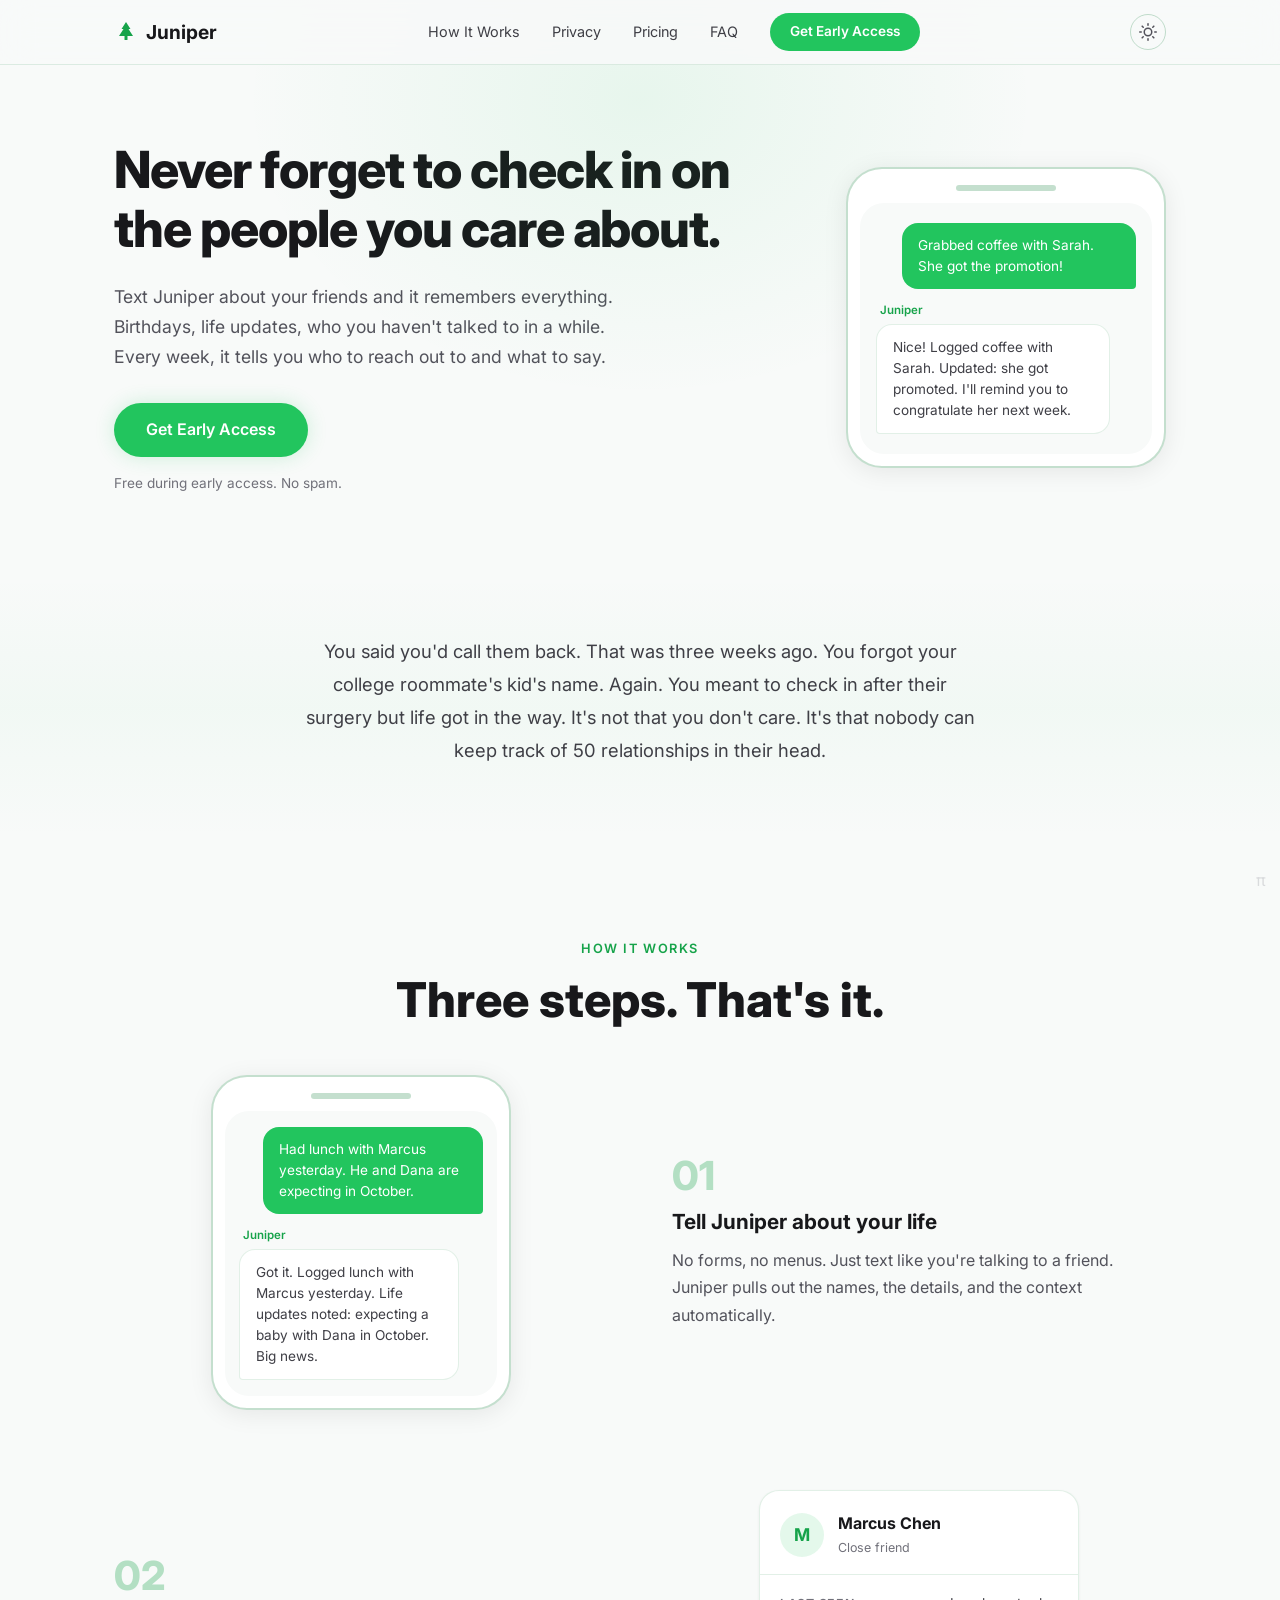
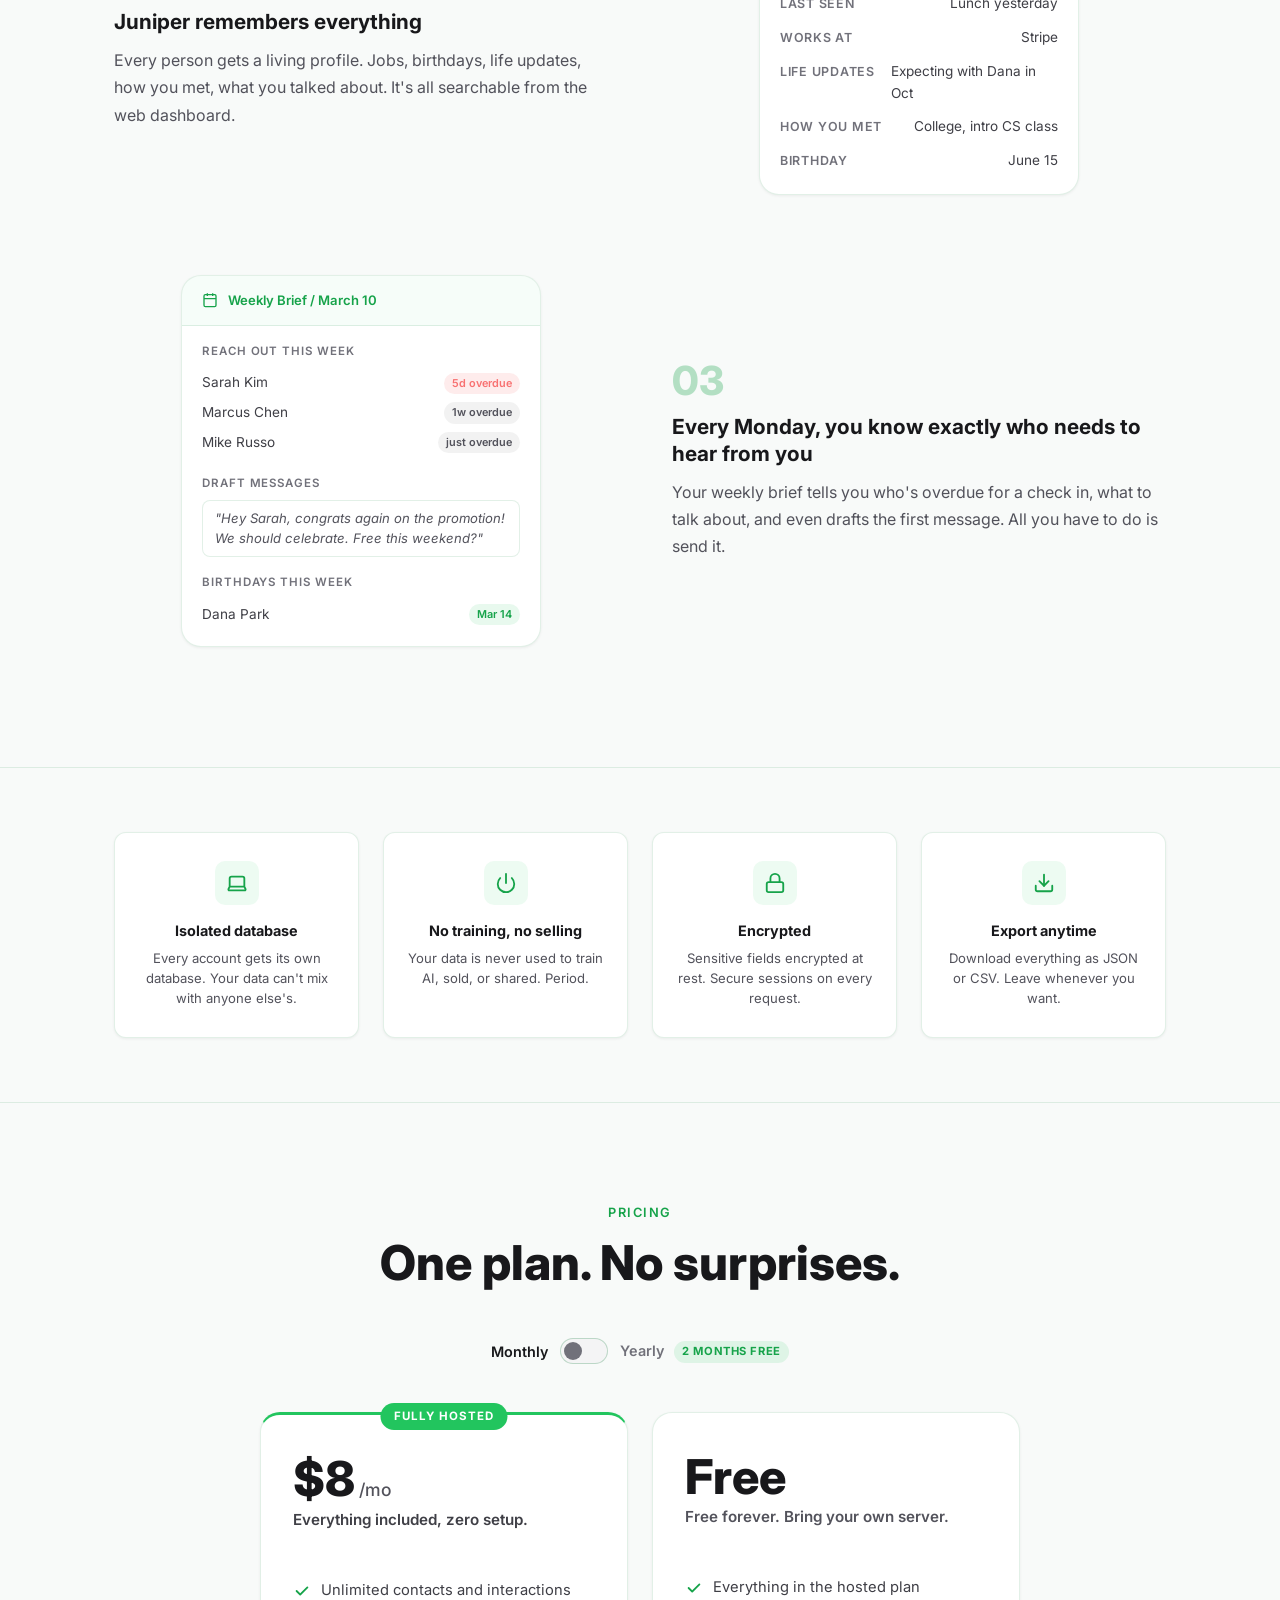
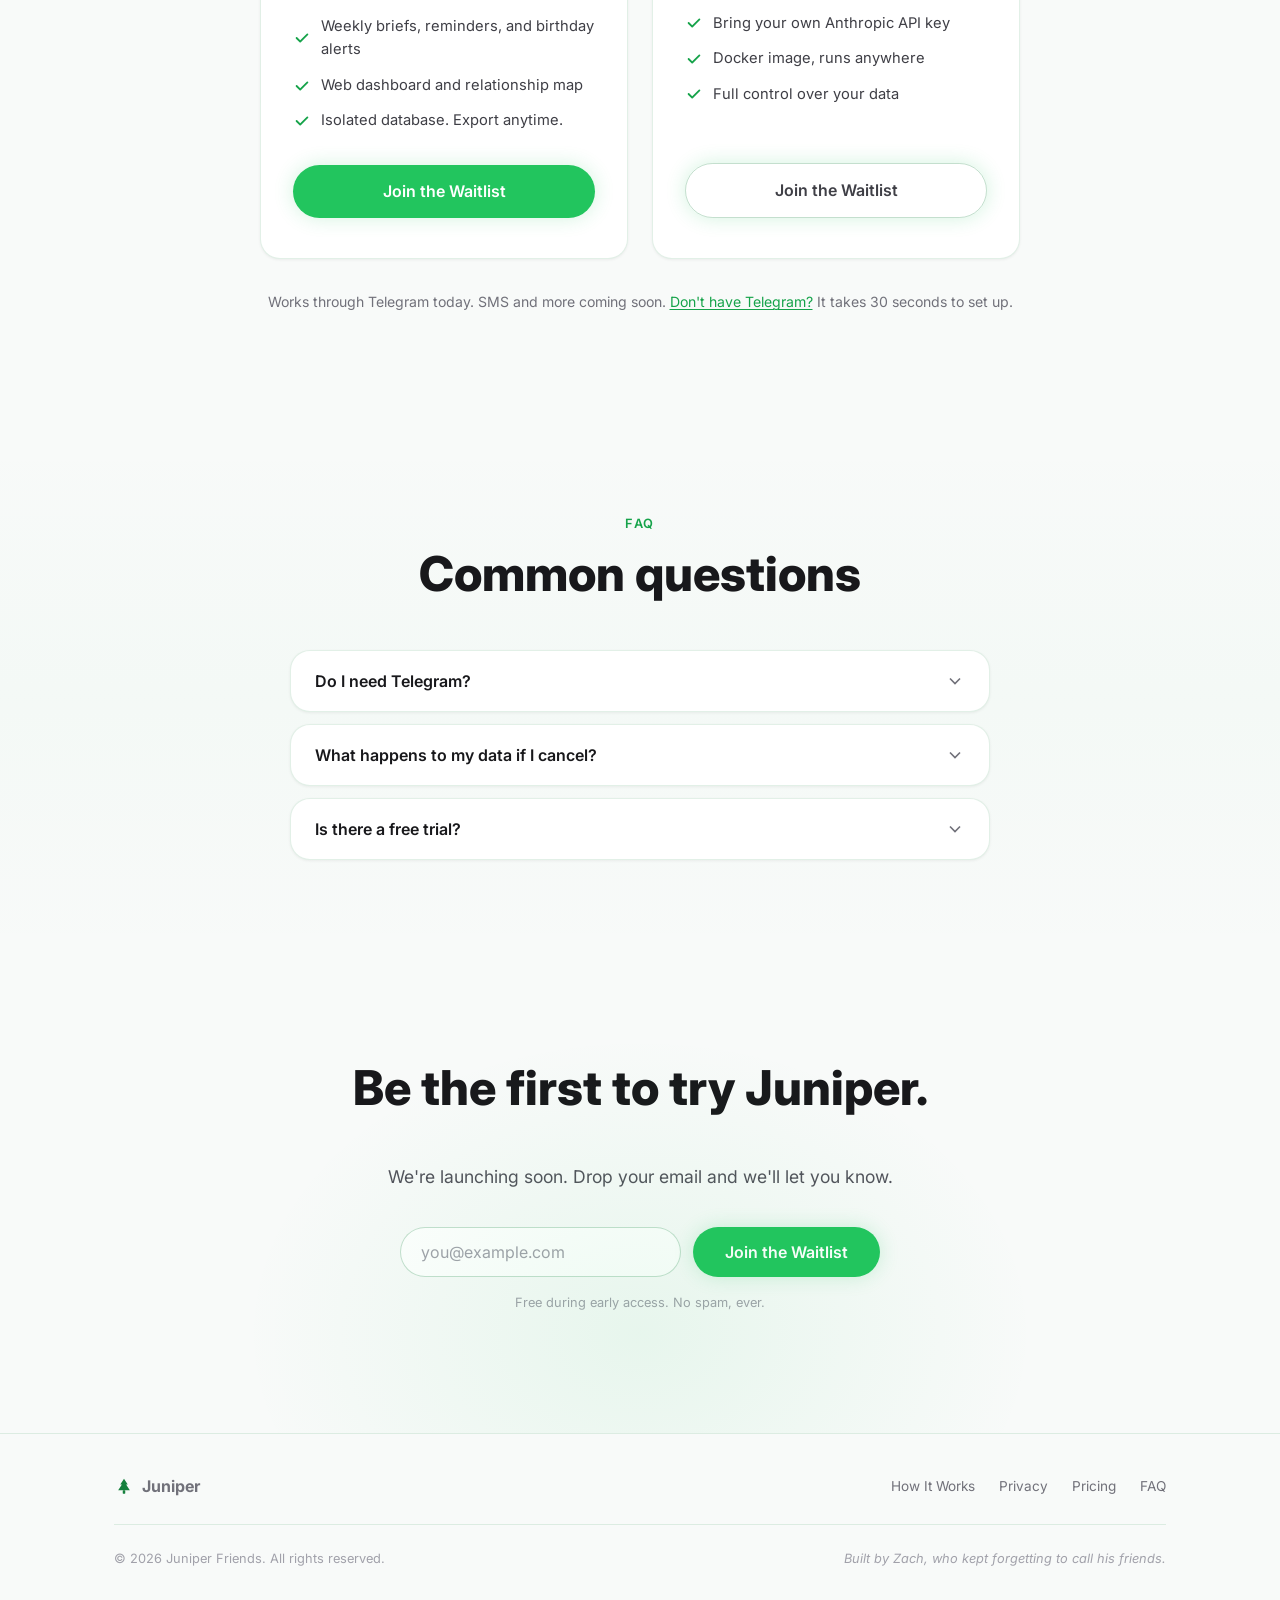
==== index.html @ 640e2fc4 "Update landing page" ====
<!DOCTYPE html>
<html lang="en" data-theme="light">
<head>
  <meta charset="UTF-8" />
  <meta name="viewport" content="width=device-width, initial-scale=1.0" />
  <title>Juniper &mdash; Never forget to check in on the people you care about</title>
  <meta name="description" content="Text Juniper about your friends and it remembers everything. Birthdays, life updates, who you haven't talked to in a while. Every week, it tells you who to reach out to and what to say." />
  <link rel="canonical" href="https://zachmeditates.github.io/juniper-site/" />
  <meta name="theme-color" content="#22c55e" />

  <!-- Open Graph -->
  <meta property="og:title" content="Juniper &mdash; Never forget to check in on the people you care about" />
  <meta property="og:description" content="Text Juniper about your friends and it remembers everything. Every week, it tells you who to reach out to and what to say." />
  <meta property="og:url" content="https://zachmeditates.github.io/juniper-site/" />
  <meta property="og:type" content="website" />
  <meta property="og:site_name" content="Juniper" />
  <meta property="og:image" content="https://zachmeditates.github.io/juniper-site/og-image.png" />

  <!-- Twitter Card -->
  <meta name="twitter:card" content="summary_large_image" />
  <meta name="twitter:title" content="Juniper &mdash; Never forget to check in on the people you care about" />
  <meta name="twitter:description" content="Text Juniper about your friends and it remembers everything. Every week, it tells you who to reach out to and what to say." />
  <meta name="twitter:image" content="https://zachmeditates.github.io/juniper-site/og-image.png" />

  <link rel="icon" type="image/svg+xml" href="favicon.svg" />
  <link rel="preconnect" href="https://fonts.googleapis.com" />
  <link rel="preconnect" href="https://fonts.gstatic.com" crossorigin />
  <link href="https://fonts.googleapis.com/css2?family=Inter:wght@400;500;600;700;800&display=swap" rel="stylesheet" />
  <link rel="stylesheet" href="style.css?v=11" />

  <!-- Structured Data -->
  <script type="application/ld+json">
  {
    "@context": "https://schema.org",
    "@type": "SoftwareApplication",
    "name": "Juniper",
    "description": "A personal relationship manager that lives in Telegram. Text naturally about your friends, and Juniper remembers everything. It nudges you when someone is overdue and sends weekly briefs with draft messages.",
    "applicationCategory": "LifestyleApplication",
    "operatingSystem": "Web, Telegram",
    "url": "https://zachmeditates.github.io/juniper-site/",
    "offers": [
      {
        "@type": "Offer",
        "price": "8",
        "priceCurrency": "USD",
        "name": "Fully Hosted",
        "description": "Everything included, zero setup. Connect Telegram and go."
      },
      {
        "@type": "Offer",
        "price": "0",
        "priceCurrency": "USD",
        "name": "Self-Hosted",
        "description": "Free forever. Bring your own Anthropic API key. Docker image, runs anywhere."
      }
    ],
    "featureList": [
      "Natural language interaction logging",
      "Smart reminders",
      "Relationship tiers with overdue nudges",
      "Weekly briefs with draft messages",
      "Web dashboard with relationship map",
      "Field-level encryption",
      "Data export (JSON, CSV)"
    ]
  }
  </script>
  <script type="application/ld+json">
  {
    "@context": "https://schema.org",
    "@type": "FAQPage",
    "mainEntity": [
      {
        "@type": "Question",
        "name": "Do I need Telegram to use Juniper?",
        "acceptedAnswer": {
          "@type": "Answer",
          "text": "Yes, Juniper works through Telegram today. If you don't have it, it's a free download that takes under a minute to set up. We chose Telegram because it allows rich interactions without needing you to install a separate app. SMS and more platforms are coming soon."
        }
      },
      {
        "@type": "Question",
        "name": "What happens to my data if I cancel?",
        "acceptedAnswer": {
          "@type": "Answer",
          "text": "You can export everything before you cancel. After cancellation, your data is deleted within 30 days. No lock in."
        }
      },
      {
        "@type": "Question",
        "name": "Is there a free trial?",
        "acceptedAnswer": {
          "@type": "Answer",
          "text": "Early access is free. When we launch paid plans, you will get notice and can decide then."
        }
      }
    ]
  }
  </script>
</head>
<body>

  <!-- NAV -->
  <nav class="nav">
    <div class="nav__inner">
      <a href="#" class="nav__logo">
        <svg class="nav__icon" viewBox="0 0 24 24" fill="currentColor" role="img" aria-label="Juniper logo"><path d="M12 2L7.5 9h2L5 16h14l-4.5-7h2L12 2z"/><rect x="10.5" y="16" width="3" height="4" rx=".5"/></svg>
        Juniper
      </a>
      <div class="nav__links">
        <a href="#how-it-works">How It Works</a>
        <a href="#privacy">Privacy</a>
        <a href="#pricing">Pricing</a>
        <a href="#faq">FAQ</a>
        <a href="#signup" class="btn btn--sm">Get Early Access</a>
      </div>
      <div class="nav__right">
        <button class="theme-toggle" aria-label="Toggle theme" id="theme-btn">
          <svg class="theme-toggle__dark" viewBox="0 0 24 24" fill="none" stroke="currentColor" stroke-width="2" stroke-linecap="round" stroke-linejoin="round"><path d="M21 12.79A9 9 0 1 1 11.21 3 7 7 0 0 0 21 12.79z"/></svg>
          <svg class="theme-toggle__light" viewBox="0 0 24 24" fill="none" stroke="currentColor" stroke-width="2" stroke-linecap="round" stroke-linejoin="round"><circle cx="12" cy="12" r="5"/><line x1="12" y1="1" x2="12" y2="3"/><line x1="12" y1="21" x2="12" y2="23"/><line x1="4.22" y1="4.22" x2="5.64" y2="5.64"/><line x1="18.36" y1="18.36" x2="19.78" y2="19.78"/><line x1="1" y1="12" x2="3" y2="12"/><line x1="21" y1="12" x2="23" y2="12"/><line x1="4.22" y1="19.78" x2="5.64" y2="18.36"/><line x1="18.36" y1="5.64" x2="19.78" y2="4.22"/></svg>
        </button>
        <button class="nav__mobile" aria-label="Menu" id="nav-mobile-btn">
          <svg viewBox="0 0 24 24" fill="none" stroke="currentColor" stroke-width="2"><path d="M3 12h18M3 6h18M3 18h18"/></svg>
        </button>
      </div>
    </div>
  </nav>

  <main>

  <!-- HERO: Horizontal split, text left + phone mockup right -->
  <section class="hero">
    <div class="hero__glow"></div>
    <div class="container hero__split">
      <div class="hero__text">
        <h1 class="hero__title">Never forget to check in on the people you care about.</h1>
        <p class="hero__sub">Text Juniper about your friends and it remembers everything. Birthdays, life updates, who you haven't talked to in a while. Every week, it tells you who to reach out to and what to say.</p>
        <div class="hero__cta">
          <a href="#signup" class="btn btn--lg">Get Early Access</a>
        </div>
        <p class="hero__trust">Free during early access. No spam.</p>
      </div>
      <div class="hero__phone">
        <div class="phone-mockup">
          <div class="phone-mockup__notch"></div>
          <div class="phone-mockup__screen">
            <div class="chat chat--compact">
              <div class="chat__msg chat__msg--user">
                <div class="chat__bubble">Grabbed coffee with Sarah. She got the promotion!</div>
              </div>
              <div class="chat__msg chat__msg--agent">
                <div class="chat__name">Juniper</div>
                <div class="chat__bubble">Nice! Logged coffee with Sarah. Updated: she got promoted. I'll remind you to congratulate her next week.</div>
              </div>
            </div>
          </div>
        </div>
      </div>
    </div>
  </section>


  <!-- PROBLEM STATEMENT -->
  <section class="problem">
    <div class="container">
      <p class="problem__text">You said you'd call them back. That was three weeks ago. You forgot your college roommate's kid's name. Again. You meant to check in after their surgery but life got in the way. It's not that you don't care. It's that nobody can keep track of 50 relationships in their head.</p>
    </div>
  </section>


  <!-- HOW IT WORKS: Three alternating horizontal steps -->
  <section class="how" id="how-it-works">
    <div class="container">
      <div class="section-label">How It Works</div>
      <h2 class="section-title">Three steps. That's it.</h2>

      <!-- Step 1: visual left, text right -->
      <div class="how__step">
        <div class="how__visual">
          <div class="phone-mockup phone-mockup--sm">
            <div class="phone-mockup__notch"></div>
            <div class="phone-mockup__screen">
              <div class="chat chat--compact">
                <div class="chat__msg chat__msg--user">
                  <div class="chat__bubble">Had lunch with Marcus yesterday. He and Dana are expecting in October.</div>
                </div>
                <div class="chat__msg chat__msg--agent">
                  <div class="chat__name">Juniper</div>
                  <div class="chat__bubble">Got it. Logged lunch with Marcus yesterday. Life updates noted: expecting a baby with Dana in October. Big news.</div>
                </div>
              </div>
            </div>
          </div>
        </div>
        <div class="how__text">
          <div class="how__step-num">01</div>
          <h3>Tell Juniper about your life</h3>
          <p>No forms, no menus. Just text like you're talking to a friend. Juniper pulls out the names, the details, and the context automatically.</p>
        </div>
      </div>

      <!-- Step 2: text left, visual right (reversed) -->
      <div class="how__step how__step--reverse">
        <div class="how__visual">
          <div class="contact-card">
            <div class="contact-card__header">
              <div class="contact-card__avatar">M</div>
              <div>
                <div class="contact-card__name">Marcus Chen</div>
                <div class="contact-card__meta">Close friend</div>
              </div>
            </div>
            <div class="contact-card__details">
              <div class="contact-card__row">
                <span class="contact-card__label">Last seen</span>
                <span>Lunch yesterday</span>
              </div>
              <div class="contact-card__row">
                <span class="contact-card__label">Works at</span>
                <span>Stripe</span>
              </div>
              <div class="contact-card__row">
                <span class="contact-card__label">Life updates</span>
                <span>Expecting with Dana in Oct</span>
              </div>
              <div class="contact-card__row">
                <span class="contact-card__label">How you met</span>
                <span>College, intro CS class</span>
              </div>
              <div class="contact-card__row">
                <span class="contact-card__label">Birthday</span>
                <span>June 15</span>
              </div>
            </div>
          </div>
        </div>
        <div class="how__text">
          <div class="how__step-num">02</div>
          <h3>Juniper remembers everything</h3>
          <p>Every person gets a living profile. Jobs, birthdays, life updates, how you met, what you talked about. It's all searchable from the web dashboard.</p>
        </div>
      </div>

      <!-- Step 3: visual left, text right -->
      <div class="how__step">
        <div class="how__visual">
          <div class="brief__card">
            <div class="brief__card-header">
              <svg viewBox="0 0 24 24" fill="none" stroke="currentColor" stroke-width="2"><rect x="3" y="4" width="18" height="18" rx="2" ry="2"/><line x1="16" y1="2" x2="16" y2="6"/><line x1="8" y1="2" x2="8" y2="6"/><line x1="3" y1="10" x2="21" y2="10"/></svg>
              Weekly Brief / March 10
            </div>
            <div class="brief__card-body">
              <div class="brief__section">
                <strong>Reach Out This Week</strong>
                <div class="brief__row"><span class="brief__name">Sarah Kim</span><span class="brief__tag brief__tag--urgent">5d overdue</span></div>
                <div class="brief__row"><span class="brief__name">Marcus Chen</span><span class="brief__tag">1w overdue</span></div>
                <div class="brief__row"><span class="brief__name">Mike Russo</span><span class="brief__tag">just overdue</span></div>
              </div>
              <div class="brief__section">
                <strong>Draft Messages</strong>
                <div class="brief__draft">"Hey Sarah, congrats again on the promotion! We should celebrate. Free this weekend?"</div>
              </div>
              <div class="brief__section">
                <strong>Birthdays This Week</strong>
                <div class="brief__row"><span class="brief__name">Dana Park</span><span class="brief__tag brief__tag--bday">Mar 14</span></div>
              </div>
            </div>
          </div>
        </div>
        <div class="how__text">
          <div class="how__step-num">03</div>
          <h3>Every Monday, you know exactly who needs to hear from you</h3>
          <p>Your weekly brief tells you who's overdue for a check in, what to talk about, and even drafts the first message. All you have to do is send it.</p>
        </div>
      </div>

    </div>
  </section>


  <!-- TRUST BAR -->
  <section class="trust" id="privacy">
    <div class="container">
      <div class="trust__grid">
        <div class="trust__item">
          <div class="trust__icon">
            <svg viewBox="0 0 24 24" fill="none" stroke="currentColor" stroke-width="2" stroke-linecap="round" stroke-linejoin="round"><path d="M20 16V7a2 2 0 0 0-2-2H6a2 2 0 0 0-2 2v9m16 0H4m16 0 1.28 2.55a1 1 0 0 1-.9 1.45H3.62a1 1 0 0 1-.9-1.45L4 16"/></svg>
          </div>
          <h3>Isolated database</h3>
          <p>Every account gets its own database. Your data can't mix with anyone else's.</p>
        </div>
        <div class="trust__item">
          <div class="trust__icon">
            <svg viewBox="0 0 24 24" fill="none" stroke="currentColor" stroke-width="2" stroke-linecap="round" stroke-linejoin="round"><path d="M18.36 6.64a9 9 0 1 1-12.73 0"/><line x1="12" y1="2" x2="12" y2="12"/></svg>
          </div>
          <h3>No training, no selling</h3>
          <p>Your data is never used to train AI, sold, or shared. Period.</p>
        </div>
        <div class="trust__item">
          <div class="trust__icon">
            <svg viewBox="0 0 24 24" fill="none" stroke="currentColor" stroke-width="2" stroke-linecap="round" stroke-linejoin="round"><rect x="3" y="11" width="18" height="11" rx="2" ry="2"/><path d="M7 11V7a5 5 0 0 1 10 0v4"/></svg>
          </div>
          <h3>Encrypted</h3>
          <p>Sensitive fields encrypted at rest. Secure sessions on every request.</p>
        </div>
        <div class="trust__item">
          <div class="trust__icon">
            <svg viewBox="0 0 24 24" fill="none" stroke="currentColor" stroke-width="2" stroke-linecap="round" stroke-linejoin="round"><path d="M21 15v4a2 2 0 0 1-2 2H5a2 2 0 0 1-2-2v-4"/><polyline points="7 10 12 15 17 10"/><line x1="12" y1="15" x2="12" y2="3"/></svg>
          </div>
          <h3>Export anytime</h3>
          <p>Download everything as JSON or CSV. Leave whenever you want.</p>
        </div>
      </div>
    </div>
  </section>


  <!-- PRICING -->
  <section class="pricing" id="pricing">
    <div class="container">
      <div class="section-label">Pricing</div>
      <h2 class="section-title">One plan. No surprises.</h2>

      <div class="pricing__toggle">
        <span class="pricing__toggle-label pricing__toggle-label--active" data-plan="monthly">Monthly</span>
        <button class="pricing__toggle-switch" aria-label="Toggle billing period">
          <span class="pricing__toggle-knob"></span>
        </button>
        <span class="pricing__toggle-label" data-plan="yearly">Yearly <span class="pricing__toggle-badge">2 months free</span></span>
      </div>

      <div class="pricing__grid">

        <div class="pricing__card pricing__card--primary">
          <div class="pricing__popular">Fully Hosted</div>
          <div class="pricing__price">
            <span class="pricing__amount" id="pricing-amount">$8</span>
            <span class="pricing__period">/mo</span>
          </div>
          <p class="pricing__pitch">Everything included, zero setup.</p>
          <p class="pricing__billed" id="pricing-billed"></p>
          <ul class="pricing__features">
            <li>
              <svg viewBox="0 0 20 20" fill="currentColor"><path fill-rule="evenodd" d="M16.707 5.293a1 1 0 010 1.414l-8 8a1 1 0 01-1.414 0l-4-4a1 1 0 011.414-1.414L8 12.586l7.293-7.293a1 1 0 011.414 0z" clip-rule="evenodd"/></svg>
              Unlimited contacts and interactions
            </li>
            <li>
              <svg viewBox="0 0 20 20" fill="currentColor"><path fill-rule="evenodd" d="M16.707 5.293a1 1 0 010 1.414l-8 8a1 1 0 01-1.414 0l-4-4a1 1 0 011.414-1.414L8 12.586l7.293-7.293a1 1 0 011.414 0z" clip-rule="evenodd"/></svg>
              Weekly briefs, reminders, and birthday alerts
            </li>
            <li>
              <svg viewBox="0 0 20 20" fill="currentColor"><path fill-rule="evenodd" d="M16.707 5.293a1 1 0 010 1.414l-8 8a1 1 0 01-1.414 0l-4-4a1 1 0 011.414-1.414L8 12.586l7.293-7.293a1 1 0 011.414 0z" clip-rule="evenodd"/></svg>
              Web dashboard and relationship map
            </li>
            <li>
              <svg viewBox="0 0 20 20" fill="currentColor"><path fill-rule="evenodd" d="M16.707 5.293a1 1 0 010 1.414l-8 8a1 1 0 01-1.414 0l-4-4a1 1 0 011.414-1.414L8 12.586l7.293-7.293a1 1 0 011.414 0z" clip-rule="evenodd"/></svg>
              Isolated database. Export anytime.
            </li>
          </ul>
          <a href="#signup" class="btn btn--lg pricing__cta">Join the Waitlist</a>
        </div>

        <div class="pricing__card">
          <div class="pricing__price">
            <span class="pricing__amount">Free</span>
          </div>
          <p class="pricing__pitch pricing__pitch--alt">Free forever. Bring your own server.</p>
          <p class="pricing__billed pricing__billed--static"></p>
          <ul class="pricing__features">
            <li>
              <svg viewBox="0 0 20 20" fill="currentColor"><path fill-rule="evenodd" d="M16.707 5.293a1 1 0 010 1.414l-8 8a1 1 0 01-1.414 0l-4-4a1 1 0 011.414-1.414L8 12.586l7.293-7.293a1 1 0 011.414 0z" clip-rule="evenodd"/></svg>
              Everything in the hosted plan
            </li>
            <li>
              <svg viewBox="0 0 20 20" fill="currentColor"><path fill-rule="evenodd" d="M16.707 5.293a1 1 0 010 1.414l-8 8a1 1 0 01-1.414 0l-4-4a1 1 0 011.414-1.414L8 12.586l7.293-7.293a1 1 0 011.414 0z" clip-rule="evenodd"/></svg>
              Bring your own Anthropic API key
            </li>
            <li>
              <svg viewBox="0 0 20 20" fill="currentColor"><path fill-rule="evenodd" d="M16.707 5.293a1 1 0 010 1.414l-8 8a1 1 0 01-1.414 0l-4-4a1 1 0 011.414-1.414L8 12.586l7.293-7.293a1 1 0 011.414 0z" clip-rule="evenodd"/></svg>
              Docker image, runs anywhere
            </li>
            <li>
              <svg viewBox="0 0 20 20" fill="currentColor"><path fill-rule="evenodd" d="M16.707 5.293a1 1 0 010 1.414l-8 8a1 1 0 01-1.414 0l-4-4a1 1 0 011.414-1.414L8 12.586l7.293-7.293a1 1 0 011.414 0z" clip-rule="evenodd"/></svg>
              Full control over your data
            </li>
          </ul>
          <a href="#signup" class="btn btn--lg btn--ghost pricing__cta">Join the Waitlist</a>
        </div>

      </div>

      <p class="pricing__telegram-note">Works through Telegram today. SMS and more coming soon. <a href="https://telegram.org/apps" target="_blank" rel="noopener">Don't have Telegram?</a> It takes 30 seconds to set up.</p>
    </div>
  </section>


  <!-- FAQ -->
  <section class="faq" id="faq">
    <div class="container">
      <div class="section-label">FAQ</div>
      <h2 class="section-title">Common questions</h2>
      <div class="faq__list">

        <div class="faq__item">
          <button class="faq__question" aria-expanded="false">
            <span>Do I need Telegram?</span>
            <svg class="faq__chevron" viewBox="0 0 24 24" fill="none" stroke="currentColor" stroke-width="2"><polyline points="6 9 12 15 18 9"/></svg>
          </button>
          <div class="faq__answer">
            <p>Yes, Juniper works through Telegram today. If you don't have it, it's a free download that takes under a minute to set up. We chose Telegram because it allows rich interactions without needing you to install a separate app.</p>
          </div>
        </div>

        <div class="faq__item">
          <button class="faq__question" aria-expanded="false">
            <span>What happens to my data if I cancel?</span>
            <svg class="faq__chevron" viewBox="0 0 24 24" fill="none" stroke="currentColor" stroke-width="2"><polyline points="6 9 12 15 18 9"/></svg>
          </button>
          <div class="faq__answer">
            <p>You can export everything before you cancel. After cancellation, your data is deleted within 30 days. No lock in, no hostage taking.</p>
          </div>
        </div>

        <div class="faq__item">
          <button class="faq__question" aria-expanded="false">
            <span>Is there a free trial?</span>
            <svg class="faq__chevron" viewBox="0 0 24 24" fill="none" stroke="currentColor" stroke-width="2"><polyline points="6 9 12 15 18 9"/></svg>
          </button>
          <div class="faq__answer">
            <p>Early access is free. When we launch paid plans, you'll get notice and can decide then.</p>
          </div>
        </div>

      </div>
    </div>
  </section>


  <!-- CTA / SIGNUP -->
  <section class="cta" id="signup">
    <div class="container">
      <div class="cta__glow"></div>
      <h2 class="section-title">Be the first to try Juniper.</h2>
      <p class="cta__sub">We're launching soon. Drop your email and we'll let you know.</p>
      <form class="cta__form" id="signup-form">
        <input type="email" placeholder="you@example.com" required class="cta__input" />
        <button type="submit" class="btn btn--lg">Join the Waitlist</button>
      </form>
      <p class="cta__fine">Free during early access. No spam, ever.</p>
      <div class="cta__success" id="cta-success">
        You're on the list. We'll be in touch.
      </div>
    </div>
  </section>

  </main>

  <!-- Easter egg -->
  <a href="https://www.heavensgate.com/" target="_blank" rel="noopener" class="pi-egg" aria-hidden="true">&pi;</a>

  <!-- FOOTER -->
  <footer class="footer">
    <div class="container">
      <div class="footer__top">
        <div class="footer__brand">
          <svg class="footer__icon" viewBox="0 0 24 24" fill="currentColor"><path d="M12 2L7.5 9h2L5 16h14l-4.5-7h2L12 2z"/><rect x="10.5" y="16" width="3" height="4" rx=".5"/></svg>
          Juniper
        </div>
        <nav class="footer__links" aria-label="Footer navigation">
          <a href="#how-it-works">How It Works</a>
          <a href="#privacy">Privacy</a>
          <a href="#pricing">Pricing</a>
          <a href="#faq">FAQ</a>
        </nav>
      </div>
      <div class="footer__bottom">
        <div class="footer__copy">&copy; 2026 Juniper Friends. All rights reserved.</div>
        <div class="footer__made">Built by Zach, who kept forgetting to call his friends.</div>
      </div>
    </div>
  </footer>

  <script>
    // Theme toggle
    function toggleTheme() {
      var html = document.documentElement;
      var current = html.getAttribute('data-theme');
      var next = current === 'light' ? 'dark' : 'light';
      html.setAttribute('data-theme', next);
      localStorage.setItem('juniper-theme', next);
    }

    // Apply saved theme on load
    (function() {
      var saved = localStorage.getItem('juniper-theme');
      if (saved) {
        document.documentElement.setAttribute('data-theme', saved);
      }
    })();

    // Wire up buttons
    document.getElementById('theme-btn').addEventListener('click', toggleTheme);
    document.getElementById('nav-mobile-btn').addEventListener('click', function() {
      document.querySelector('.nav__links').classList.toggle('open');
    });
    document.getElementById('signup-form').addEventListener('submit', handleSignup);

    async function handleSignup(e) {
      e.preventDefault();
      var form = e.target;
      var btn = form.querySelector('button[type="submit"]');
      var input = form.querySelector('input[type="email"]');
      var email = input.value.trim();
      var success = document.getElementById('cta-success');
      var errorEl = document.getElementById('cta-error');

      if (!email) return;

      btn.disabled = true;
      btn.textContent = 'Joining...';
      if (errorEl) errorEl.style.display = 'none';

      try {
        var res = await fetch('https://formsubmit.co/ajax/zach.wallace@protonmail.com', {
          method: 'POST',
          headers: { 'Content-Type': 'application/json', 'Accept': 'application/json' },
          body: JSON.stringify({
            email: email,
            _subject: 'Juniper Waitlist Signup',
            _captcha: 'false',
            _template: 'box',
          }),
        });

        if (!res.ok) throw new Error('Form service error');

        if (window.location.port === '8080') {
          fetch('/api/waitlist', {
            method: 'POST',
            headers: { 'Content-Type': 'application/json' },
            body: JSON.stringify({ email: email }),
          }).catch(function() {});
        }

        form.style.display = 'none';
        success.style.display = 'block';
      } catch (err) {
        btn.disabled = false;
        btn.textContent = 'Join the Waitlist';
        if (!errorEl) {
          var p = document.createElement('p');
          p.id = 'cta-error';
          p.className = 'cta__error';
          p.textContent = 'Something went wrong. Try again in a moment.';
          form.after(p);
        } else {
          errorEl.style.display = 'block';
        }
      }
    }

    // Intersection Observer for fade-in animations
    var observer = new IntersectionObserver(function(entries) {
      entries.forEach(function(entry) {
        if (entry.isIntersecting) {
          entry.target.classList.add('visible');
        }
      });
    }, { threshold: 0.1 });

    // Pricing toggle
    (function() {
      var toggle = document.querySelector('.pricing__toggle-switch');
      var labels = document.querySelectorAll('.pricing__toggle-label');
      var amount = document.getElementById('pricing-amount');
      var billed = document.getElementById('pricing-billed');
      var isYearly = false;

      if (!toggle) return;

      toggle.addEventListener('click', function() {
        isYearly = !isYearly;
        toggle.classList.toggle('pricing__toggle-switch--active', isYearly);
        labels[0].classList.toggle('pricing__toggle-label--active', !isYearly);
        labels[1].classList.toggle('pricing__toggle-label--active', isYearly);
        amount.textContent = isYearly ? '$6' : '$8';
        billed.textContent = isYearly ? 'Billed yearly at $72' : '';
      });
    })();

    // FAQ accordion
    document.querySelectorAll('.faq__question').forEach(function(btn) {
      btn.addEventListener('click', function() {
        var item = this.parentElement;
        var isOpen = item.classList.contains('faq__item--open');
        document.querySelectorAll('.faq__item--open').forEach(function(open) {
          open.classList.remove('faq__item--open');
          open.querySelector('.faq__question').setAttribute('aria-expanded', 'false');
        });
        if (!isOpen) {
          item.classList.add('faq__item--open');
          this.setAttribute('aria-expanded', 'true');
        }
      });
    });

    // Animate elements on scroll
    document.querySelectorAll('.how__step, .trust__item, .pricing__card, .faq__item, .brief__card').forEach(function(el) {
      el.classList.add('animate');
      observer.observe(el);
    });

    // Smooth scroll for anchor links
    document.querySelectorAll('a[href^="#"]').forEach(function(anchor) {
      anchor.addEventListener('click', function(e) {
        e.preventDefault();
        var target = document.querySelector(this.getAttribute('href'));
        if (target) {
          target.scrollIntoView({ behavior: 'smooth', block: 'start' });
          document.querySelector('.nav__links').classList.remove('open');
        }
      });
    });
  </script>

</body>
</html>
---- style.css ----
/* ============================================
   JUNIPER LANDING PAGE
   Green-themed, modern, single-page
   ============================================ */

:root {
  --green-50:  #f0fdf4;
  --green-100: #dcfce7;
  --green-200: #bbf7d0;
  --green-300: #86efac;
  --green-400: #4ade80;
  --green-500: #22c55e;
  --green-600: #16a34a;
  --green-700: #15803d;
  --green-800: #166534;
  --green-900: #14532d;
  --green-950: #052e16;

  --gray-50:  #fafafa;
  --gray-100: #f4f4f5;
  --gray-200: #e4e4e7;
  --gray-300: #d4d4d8;
  --gray-400: #a1a1aa;
  --gray-500: #71717a;
  --gray-600: #52525b;
  --gray-700: #3f3f46;
  --gray-800: #27272a;
  --gray-900: #18181b;
  --gray-950: #09090b;

  --font: 'Inter', -apple-system, BlinkMacSystemFont, 'Segoe UI', sans-serif;
  --radius: 12px;
  --radius-lg: 20px;
  --radius-full: 9999px;

  /* Default = dark theme */
  --bg:       #050a07;
  --bg-card:  #0d1510;
  --bg-card-hover: #111f16;
  --border:   rgba(34, 197, 94, 0.12);
  --border-bright: rgba(34, 197, 94, 0.25);
  --text-primary: #ffffff;
  --text-secondary: var(--gray-300);
  --text-muted: var(--gray-400);
  --text-faint: var(--gray-500);
  --text-dim: var(--gray-600);
  --nav-bg: rgba(5, 10, 7, 0.8);
  --nav-mobile-bg: rgba(5, 10, 7, 0.95);
  --bubble-user-bg: var(--green-600);
  --bubble-user-text: #fff;
  --glow-color: rgba(34, 197, 94, 0.12);
  --btn-ghost-hover-bg: rgba(34, 197, 94, 0.08);
  --input-bg: var(--bg-card);
  --input-text: #fff;
  --input-placeholder: var(--gray-600);
}

[data-theme="light"] {
  --bg:       #f8faf9;
  --bg-card:  #ffffff;
  --bg-card-hover: #f0fdf4;
  --border:   rgba(21, 128, 61, 0.12);
  --border-bright: rgba(21, 128, 61, 0.25);
  --text-primary: var(--gray-900);
  --text-secondary: var(--gray-700);
  --text-muted: var(--gray-600);
  --text-faint: var(--gray-500);
  --text-dim: var(--gray-400);
  --nav-bg: rgba(248, 250, 249, 0.85);
  --nav-mobile-bg: rgba(248, 250, 249, 0.97);
  --bubble-user-bg: var(--green-500);
  --bubble-user-text: #fff;
  --glow-color: rgba(34, 197, 94, 0.08);
  --btn-ghost-hover-bg: rgba(34, 197, 94, 0.06);
  --input-bg: #fff;
  --input-text: var(--gray-900);
  --input-placeholder: var(--gray-400);
}

/* Light theme element overrides */
[data-theme="light"] .gradient-text {
  background: linear-gradient(135deg, var(--green-600) 0%, var(--green-500) 50%, var(--green-700) 100%);
  -webkit-background-clip: text;
  -webkit-text-fill-color: transparent;
  background-clip: text;
}

[data-theme="light"] .btn--lg {
  box-shadow: 0 0 20px rgba(34, 197, 94, 0.2);
}

[data-theme="light"] .btn--lg:hover {
  box-shadow: 0 0 32px rgba(34, 197, 94, 0.3);
}

[data-theme="light"] .section-label {
  color: var(--green-600);
}

[data-theme="light"] .chat__name {
  color: var(--green-600);
}

[data-theme="light"] .brief__tag--bday {
  color: var(--green-600);
}

[data-theme="light"] .brief__card-header {
  background: rgba(34, 197, 94, 0.04);
  color: var(--green-600);
}

[data-theme="light"] .cta__success {
  color: var(--green-600);
}

[data-theme="light"] .how__step-num {
  color: var(--green-600);
}

[data-theme="light"] .nav__icon {
  color: var(--green-600);
}

[data-theme="light"] .trust__icon {
  background: rgba(34, 197, 94, 0.08);
}

[data-theme="light"] .trust__icon svg {
  color: var(--green-600);
}

[data-theme="light"] .trust__item {
  box-shadow: 0 1px 3px rgba(0, 0, 0, 0.06);
}

[data-theme="light"] .trust__item:hover {
  box-shadow: 0 4px 12px rgba(0, 0, 0, 0.08);
}

[data-theme="light"] .contact-card {
  box-shadow: 0 1px 3px rgba(0, 0, 0, 0.06);
}

[data-theme="light"] .phone-mockup {
  box-shadow: 0 4px 24px rgba(0, 0, 0, 0.08);
}

[data-theme="light"] .brief__card {
  box-shadow: 0 1px 3px rgba(0, 0, 0, 0.06);
}

[data-theme="light"] .contact-card__avatar {
  background: rgba(34, 197, 94, 0.12);
  color: var(--green-600);
}

/* Theme toggle visibility */
.theme-toggle__light { display: none; }
.theme-toggle__dark { display: block; }
[data-theme="light"] .theme-toggle__light { display: block; }
[data-theme="light"] .theme-toggle__dark { display: none; }

/* RESET */
*, *::before, *::after { box-sizing: border-box; margin: 0; padding: 0; }

html {
  scroll-behavior: smooth;
  -webkit-font-smoothing: antialiased;
  -moz-osx-font-smoothing: grayscale;
}

body {
  font-family: var(--font);
  background: var(--bg);
  color: var(--text-secondary);
  line-height: 1.6;
  overflow-x: hidden;
  transition: background 0.3s ease, color 0.3s ease;
}

.container {
  max-width: 1100px;
  margin: 0 auto;
  padding: 0 24px;
}

a { color: inherit; text-decoration: none; }

/* ---- SECTION TITLES ---- */
.section-label {
  font-size: 0.8rem;
  font-weight: 600;
  text-transform: uppercase;
  letter-spacing: 0.12em;
  color: var(--green-400);
  margin-bottom: 12px;
  text-align: center;
}

.section-title {
  font-size: clamp(2rem, 4.5vw, 3rem);
  font-weight: 800;
  color: var(--text-primary);
  line-height: 1.15;
  text-align: center;
  margin-bottom: 48px;
}

/* ---- BUTTONS ---- */
.btn {
  display: inline-flex;
  align-items: center;
  justify-content: center;
  font-family: var(--font);
  font-weight: 600;
  border: none;
  cursor: pointer;
  border-radius: var(--radius-full);
  transition: all 0.25s ease;
  white-space: nowrap;
}

.btn--sm {
  font-size: 0.85rem;
  padding: 8px 20px;
  background: var(--green-500);
  color: #fff;
}

.btn--sm:hover { background: var(--green-400); }

.btn--lg {
  font-size: 1rem;
  padding: 14px 32px;
  background: var(--green-500);
  color: #fff;
  box-shadow: 0 0 24px rgba(34, 197, 94, 0.3);
}

.btn--lg:hover {
  background: var(--green-400);
  box-shadow: 0 0 40px rgba(34, 197, 94, 0.45);
  transform: translateY(-1px);
}

.btn--ghost {
  background: transparent;
  color: var(--text-secondary);
  border: 1px solid var(--border-bright);
  box-shadow: none;
}

.btn--ghost:hover {
  background: var(--btn-ghost-hover-bg);
  color: var(--text-primary);
  box-shadow: none;
  transform: translateY(-1px);
}

/* ---- NAV ---- */
.nav {
  position: fixed;
  top: 0;
  left: 0;
  right: 0;
  z-index: 100;
  backdrop-filter: blur(16px);
  -webkit-backdrop-filter: blur(16px);
  background: var(--nav-bg);
  border-bottom: 1px solid var(--border);
  transition: background 0.3s ease;
}

.nav__inner {
  max-width: 1100px;
  margin: 0 auto;
  padding: 0 24px;
  height: 64px;
  display: flex;
  align-items: center;
  justify-content: space-between;
}

.nav__logo {
  display: flex;
  align-items: center;
  gap: 8px;
  font-size: 1.2rem;
  font-weight: 700;
  color: var(--text-primary);
}

.nav__icon {
  width: 24px;
  height: 24px;
  color: var(--green-400);
}

.nav__links {
  display: flex;
  align-items: center;
  gap: 32px;
}

.nav__links a:not(.btn) {
  font-size: 0.9rem;
  color: var(--text-secondary);
  transition: color 0.2s;
}

.nav__links a:not(.btn):hover { color: var(--text-primary); }

.nav__mobile {
  display: none;
  background: none;
  border: none;
  cursor: pointer;
}

.nav__mobile svg {
  width: 24px;
  height: 24px;
  color: var(--text-secondary);
}

.nav__right {
  display: flex;
  align-items: center;
  gap: 12px;
}

.theme-toggle {
  display: flex;
  align-items: center;
  justify-content: center;
  width: 36px;
  height: 36px;
  background: none;
  border: 1px solid var(--border-bright);
  border-radius: 50%;
  cursor: pointer;
  transition: all 0.2s;
}

.theme-toggle svg {
  width: 18px;
  height: 18px;
  color: var(--text-muted);
}

.theme-toggle:hover {
  background: var(--btn-ghost-hover-bg);
  border-color: var(--green-500);
}

.theme-toggle:hover svg {
  color: var(--green-500);
}

/* ---- HERO: Horizontal Split ---- */
.hero {
  position: relative;
  padding: 140px 0 80px;
  overflow: hidden;
}

.hero__glow {
  position: absolute;
  top: -200px;
  left: 50%;
  transform: translateX(-50%);
  width: 800px;
  height: 600px;
  background: radial-gradient(ellipse, var(--glow-color) 0%, transparent 70%);
  pointer-events: none;
}

.hero__split {
  display: flex;
  align-items: center;
  gap: 64px;
}

.hero__text {
  flex: 1;
  min-width: 0;
}

.hero__title {
  font-size: clamp(2rem, 4vw, 3.2rem);
  font-weight: 800;
  color: var(--text-primary);
  line-height: 1.15;
  margin-bottom: 24px;
  letter-spacing: -0.02em;
}

.hero__sub {
  font-size: 1.1rem;
  color: var(--text-muted);
  line-height: 1.7;
  margin-bottom: 32px;
  max-width: 520px;
}

.hero__cta {
  margin-bottom: 16px;
}

.hero__trust {
  font-size: 0.85rem;
  color: var(--text-faint);
}

.hero__phone {
  flex-shrink: 0;
}

/* ---- PHONE MOCKUP ---- */
.phone-mockup {
  width: 320px;
  background: var(--bg-card);
  border: 2px solid var(--border-bright);
  border-radius: 36px;
  padding: 12px;
  position: relative;
}

.phone-mockup__notch {
  width: 100px;
  height: 6px;
  background: var(--border-bright);
  border-radius: var(--radius-full);
  margin: 4px auto 12px;
}

.phone-mockup__screen {
  background: var(--bg);
  border-radius: 24px;
  padding: 20px 16px;
  min-height: 200px;
}

.phone-mockup--sm {
  width: 300px;
}

.phone-mockup--sm .phone-mockup__screen {
  padding: 16px 14px;
}

/* ---- CHAT BUBBLES ---- */
.chat {
  display: flex;
  flex-direction: column;
  gap: 16px;
}

.chat--compact {
  gap: 12px;
}

.chat__msg {
  display: flex;
  flex-direction: column;
}

.chat__msg--user {
  align-items: flex-end;
}

.chat__msg--agent {
  align-items: flex-start;
}

.chat__name {
  font-size: 0.72rem;
  font-weight: 600;
  color: var(--green-400);
  margin-bottom: 4px;
  padding-left: 4px;
}

.chat__bubble {
  max-width: 90%;
  padding: 12px 16px;
  border-radius: 16px;
  font-size: 0.85rem;
  line-height: 1.55;
}

.chat__msg--user .chat__bubble {
  background: var(--bubble-user-bg);
  color: var(--bubble-user-text);
  border-bottom-right-radius: 4px;
}

.chat__msg--agent .chat__bubble {
  background: var(--bg-card);
  border: 1px solid var(--border);
  color: var(--text-secondary);
  border-bottom-left-radius: 4px;
}


/* ---- PROBLEM STATEMENT ---- */
.problem {
  padding: 60px 0 72px;
  background: linear-gradient(180deg, transparent 0%, rgba(34, 197, 94, 0.03) 50%, transparent 100%);
}

.problem__text {
  max-width: 680px;
  margin: 0 auto;
  text-align: center;
  font-size: 1.15rem;
  color: var(--text-secondary);
  line-height: 1.8;
}


/* ---- HOW IT WORKS: Alternating Horizontal Steps ---- */
.how {
  padding: 100px 0 120px;
}

.how__step {
  display: flex;
  align-items: center;
  gap: 64px;
  margin-bottom: 80px;
}

.how__step:last-child {
  margin-bottom: 0;
}

.how__step--reverse {
  flex-direction: row-reverse;
}

.how__visual {
  flex: 1;
  display: flex;
  justify-content: center;
  min-width: 0;
}

.how__text {
  flex: 1;
  min-width: 0;
}

.how__step-num {
  font-size: 2.5rem;
  font-weight: 800;
  color: var(--green-500);
  opacity: 0.3;
  line-height: 1;
  margin-bottom: 12px;
}

.how__text h3 {
  font-size: 1.3rem;
  font-weight: 700;
  color: var(--text-primary);
  margin-bottom: 12px;
  line-height: 1.3;
}

.how__text p {
  font-size: 1rem;
  color: var(--text-muted);
  line-height: 1.7;
}


/* ---- CONTACT CARD (How It Works Step 2) ---- */
.contact-card {
  width: 320px;
  background: var(--bg-card);
  border: 1px solid var(--border);
  border-radius: var(--radius-lg);
  overflow: hidden;
}

.contact-card__header {
  display: flex;
  align-items: center;
  gap: 14px;
  padding: 20px 20px 16px;
  border-bottom: 1px solid var(--border);
}

.contact-card__avatar {
  width: 44px;
  height: 44px;
  border-radius: 50%;
  background: rgba(34, 197, 94, 0.15);
  color: var(--green-400);
  display: flex;
  align-items: center;
  justify-content: center;
  font-weight: 700;
  font-size: 1.1rem;
  flex-shrink: 0;
}

.contact-card__name {
  font-size: 1rem;
  font-weight: 700;
  color: var(--text-primary);
}

.contact-card__meta {
  font-size: 0.78rem;
  color: var(--text-faint);
  margin-top: 2px;
}

.contact-card__details {
  padding: 12px 20px 16px;
}

.contact-card__row {
  display: flex;
  justify-content: space-between;
  align-items: baseline;
  padding: 6px 0;
  font-size: 0.85rem;
  color: var(--text-secondary);
}

.contact-card__label {
  font-size: 0.78rem;
  font-weight: 600;
  text-transform: uppercase;
  letter-spacing: 0.06em;
  color: var(--text-faint);
  flex-shrink: 0;
  margin-right: 16px;
}


/* ---- BRIEF CARD (How It Works Step 3) ---- */
.brief__card {
  background: var(--bg-card);
  border: 1px solid var(--border);
  border-radius: var(--radius-lg);
  overflow: hidden;
  width: 360px;
}

.brief__card-header {
  display: flex;
  align-items: center;
  gap: 10px;
  padding: 14px 20px;
  background: rgba(34, 197, 94, 0.06);
  border-bottom: 1px solid var(--border);
  font-size: 0.82rem;
  font-weight: 600;
  color: var(--green-400);
}

.brief__card-header svg {
  width: 16px;
  height: 16px;
}

.brief__card-body {
  padding: 16px 20px;
}

.brief__section {
  margin-bottom: 16px;
}

.brief__section:last-child {
  margin-bottom: 0;
}

.brief__section strong {
  display: block;
  font-size: 0.72rem;
  font-weight: 600;
  text-transform: uppercase;
  letter-spacing: 0.08em;
  color: var(--text-faint);
  margin-bottom: 8px;
}

.brief__row {
  display: flex;
  align-items: center;
  justify-content: space-between;
  padding: 4px 0;
}

.brief__name {
  font-size: 0.85rem;
  color: var(--text-secondary);
}

.brief__tag {
  font-size: 0.68rem;
  font-weight: 600;
  padding: 2px 8px;
  border-radius: var(--radius-full);
  background: rgba(128, 128, 128, 0.1);
  color: var(--text-muted);
}

.brief__tag--urgent {
  background: rgba(239, 68, 68, 0.1);
  color: #f87171;
}

.brief__tag--bday {
  background: rgba(34, 197, 94, 0.1);
  color: var(--green-400);
}

.brief__draft {
  font-size: 0.82rem;
  color: var(--text-muted);
  font-style: italic;
  padding: 8px 12px;
  background: rgba(255, 255, 255, 0.02);
  border-radius: 8px;
  border: 1px solid var(--border);
  line-height: 1.5;
}


/* ---- TRUST BAR ---- */
.trust {
  padding: 64px 0;
  border-top: 1px solid var(--border);
  border-bottom: 1px solid var(--border);
}

.trust__grid {
  display: grid;
  grid-template-columns: repeat(4, 1fr);
  gap: 24px;
}

.trust__item {
  text-align: center;
  padding: 28px 20px;
  background: var(--bg-card);
  border: 1px solid var(--border);
  border-radius: var(--radius);
  transition: all 0.3s ease;
}

.trust__item:hover {
  border-color: var(--border-bright);
  transform: translateY(-2px);
}

.trust__icon {
  width: 44px;
  height: 44px;
  display: flex;
  align-items: center;
  justify-content: center;
  background: rgba(34, 197, 94, 0.1);
  border-radius: 10px;
  margin: 0 auto 14px;
}

.trust__icon svg {
  width: 22px;
  height: 22px;
  color: var(--green-400);
}

.trust__item h3 {
  font-size: 0.9rem;
  font-weight: 700;
  color: var(--text-primary);
  margin-bottom: 6px;
}

.trust__item p {
  font-size: 0.82rem;
  color: var(--text-muted);
  line-height: 1.55;
}


/* ---- PRICING ---- */
.pricing {
  padding: 100px 0 120px;
}

.pricing__toggle {
  display: flex;
  align-items: center;
  justify-content: center;
  gap: 12px;
  margin-bottom: 48px;
}

.pricing__toggle-label {
  font-size: 0.9rem;
  font-weight: 600;
  color: var(--text-faint);
  cursor: pointer;
  transition: color 0.2s;
  user-select: none;
}

.pricing__toggle-label--active {
  color: var(--text-primary);
}

.pricing__toggle-badge {
  display: inline-block;
  font-size: 0.7rem;
  font-weight: 700;
  text-transform: uppercase;
  letter-spacing: 0.05em;
  background: rgba(34, 197, 94, 0.12);
  color: var(--green-400);
  padding: 2px 8px;
  border-radius: var(--radius-full);
  margin-left: 6px;
  vertical-align: middle;
}

.pricing__toggle-switch {
  position: relative;
  width: 48px;
  height: 26px;
  background: var(--bg-card);
  border: 1px solid var(--border-bright);
  border-radius: var(--radius-full);
  cursor: pointer;
  transition: all 0.25s;
  padding: 0;
  font-family: inherit;
}

.pricing__toggle-switch:hover {
  border-color: var(--green-500);
}

.pricing__toggle-knob {
  position: absolute;
  top: 3px;
  left: 3px;
  width: 18px;
  height: 18px;
  background: var(--text-faint);
  border-radius: 50%;
  transition: all 0.25s;
}

.pricing__toggle-switch--active .pricing__toggle-knob {
  left: 25px;
  background: var(--green-500);
}

.pricing__grid {
  display: grid;
  grid-template-columns: repeat(2, 1fr);
  gap: 24px;
  max-width: 760px;
  margin: 0 auto;
}

.pricing__card {
  position: relative;
  background: var(--bg-card);
  border: 1px solid var(--border);
  border-radius: var(--radius-lg);
  padding: 40px 32px;
  transition: all 0.3s ease;
  display: flex;
  flex-direction: column;
}

.pricing__card:hover {
  border-color: var(--border-bright);
  transform: translateY(-4px);
}

.pricing__card--primary {
  border-top: 3px solid var(--green-500);
}

.pricing__card--primary:hover {
  border-color: var(--border-bright);
  border-top-color: var(--green-400);
}

.pricing__popular {
  position: absolute;
  top: -12px;
  left: 50%;
  transform: translateX(-50%);
  font-size: 0.72rem;
  font-weight: 700;
  text-transform: uppercase;
  letter-spacing: 0.08em;
  background: var(--green-500);
  color: #fff;
  padding: 4px 14px;
  border-radius: var(--radius-full);
  white-space: nowrap;
}

.pricing__price {
  display: flex;
  align-items: baseline;
  gap: 4px;
  margin-bottom: 4px;
}

.pricing__amount {
  font-size: 3rem;
  font-weight: 800;
  color: var(--text-primary);
  line-height: 1;
}

.pricing__period {
  font-size: 1.1rem;
  font-weight: 500;
  color: var(--text-muted);
}

.pricing__pitch {
  font-size: 0.95rem;
  font-weight: 600;
  color: var(--text-secondary);
  margin-bottom: 4px;
}

.pricing__pitch--alt {
  color: var(--text-muted);
}

.pricing__billed {
  font-size: 0.82rem;
  color: var(--text-faint);
  min-height: 1.4em;
  margin-bottom: 24px;
}

.pricing__billed--static {
  color: var(--text-muted);
  font-weight: 500;
}

.pricing__features {
  list-style: none;
  display: flex;
  flex-direction: column;
  gap: 12px;
  margin-bottom: 32px;
  flex: 1;
}

.pricing__features li {
  display: flex;
  align-items: center;
  gap: 10px;
  font-size: 0.92rem;
  color: var(--text-secondary);
}

.pricing__features svg {
  width: 18px;
  height: 18px;
  color: var(--green-400);
  flex-shrink: 0;
}

.pricing__cta {
  width: 100%;
  text-align: center;
}

.pricing__telegram-note {
  text-align: center;
  font-size: 0.88rem;
  color: var(--text-faint);
  margin-top: 32px;
}

.pricing__telegram-note a {
  color: var(--green-400);
  text-decoration: underline;
  text-decoration-thickness: 1px;
  text-underline-offset: 2px;
}

.pricing__telegram-note a:hover {
  color: var(--green-300);
}

/* Light theme pricing overrides */
[data-theme="light"] .pricing__card {
  box-shadow: 0 1px 3px rgba(0, 0, 0, 0.06);
}

[data-theme="light"] .pricing__card:hover {
  box-shadow: 0 4px 12px rgba(0, 0, 0, 0.08);
}

[data-theme="light"] .pricing__toggle-switch {
  background: var(--gray-100);
}

[data-theme="light"] .pricing__toggle-badge {
  color: var(--green-600);
}

[data-theme="light"] .pricing__features svg {
  color: var(--green-600);
}

[data-theme="light"] .pricing__telegram-note a {
  color: var(--green-600);
}


/* ---- FAQ ---- */
.faq {
  padding: 80px 0 100px;
  background: linear-gradient(180deg, transparent 0%, rgba(34, 197, 94, 0.02) 50%, transparent 100%);
}

.faq__list {
  max-width: 700px;
  margin: 0 auto;
  display: flex;
  flex-direction: column;
  gap: 12px;
}

.faq__item {
  background: var(--bg-card);
  border: 1px solid var(--border);
  border-radius: var(--radius-lg);
  overflow: hidden;
  transition: all 0.3s ease;
}

.faq__item:hover {
  border-color: var(--border-bright);
}

.faq__question {
  width: 100%;
  display: flex;
  align-items: center;
  justify-content: space-between;
  padding: 20px 24px;
  background: none;
  border: none;
  cursor: pointer;
  font-family: var(--font);
  font-size: 1rem;
  font-weight: 600;
  color: var(--text-primary);
  text-align: left;
  gap: 16px;
}

.faq__chevron {
  width: 20px;
  height: 20px;
  color: var(--text-faint);
  flex-shrink: 0;
  transition: transform 0.3s ease;
}

.faq__item--open .faq__chevron {
  transform: rotate(180deg);
}

.faq__answer {
  max-height: 0;
  overflow: hidden;
  transition: max-height 0.35s ease, padding 0.35s ease;
  padding: 0 24px;
}

.faq__item--open .faq__answer {
  max-height: 300px;
  padding: 0 24px 20px;
}

.faq__answer p {
  font-size: 0.92rem;
  color: var(--text-muted);
  line-height: 1.7;
}

[data-theme="light"] .faq__item {
  box-shadow: 0 1px 3px rgba(0, 0, 0, 0.06);
}

[data-theme="light"] .faq__item:hover {
  box-shadow: 0 4px 12px rgba(0, 0, 0, 0.08);
}


/* ---- CTA ---- */
.cta {
  position: relative;
  padding: 100px 0 120px;
  text-align: center;
  overflow: hidden;
}

.cta__glow {
  position: absolute;
  bottom: -200px;
  left: 50%;
  transform: translateX(-50%);
  width: 800px;
  height: 600px;
  background: radial-gradient(ellipse, var(--glow-color) 0%, transparent 70%);
  pointer-events: none;
}

.cta__sub {
  font-size: 1.1rem;
  color: var(--text-muted);
  margin-bottom: 36px;
}

.cta__form {
  display: flex;
  gap: 12px;
  justify-content: center;
  max-width: 480px;
  margin: 0 auto 16px;
  flex-wrap: wrap;
}

.cta__input {
  flex: 1;
  min-width: 240px;
  padding: 14px 20px;
  font-family: var(--font);
  font-size: 1rem;
  background: var(--input-bg);
  border: 1px solid var(--border-bright);
  border-radius: var(--radius-full);
  color: var(--input-text);
  outline: none;
  transition: border-color 0.2s;
}

.cta__input::placeholder {
  color: var(--input-placeholder);
}

.cta__input:focus {
  border-color: var(--green-500);
  box-shadow: 0 0 0 3px rgba(34, 197, 94, 0.15);
}

.cta__fine {
  font-size: 0.8rem;
  color: var(--text-dim);
}

.cta__success {
  display: none;
  font-size: 1.1rem;
  color: var(--green-400);
  font-weight: 600;
  padding: 20px;
}

.cta__error {
  font-size: 0.9rem;
  color: #ef4444;
  margin-top: 12px;
}


/* ---- EASTER EGG ---- */
.pi-egg {
  position: fixed;
  bottom: 12px;
  right: 14px;
  font-size: 1rem;
  color: var(--text-dim);
  text-decoration: none;
  opacity: 0.35;
  transition: opacity 0.2s;
  z-index: 10;
  cursor: pointer;
  line-height: 1;
}

.pi-egg:hover {
  opacity: 0.7;
}

/* ---- FOOTER ---- */
.footer {
  border-top: 1px solid var(--border);
  padding: 40px 0 32px;
}

.footer__top {
  display: flex;
  align-items: center;
  justify-content: space-between;
  margin-bottom: 24px;
  padding-bottom: 24px;
  border-bottom: 1px solid var(--border);
}

.footer__brand {
  display: flex;
  align-items: center;
  gap: 8px;
  font-size: 1rem;
  font-weight: 700;
  color: var(--text-faint);
}

.footer__icon {
  width: 20px;
  height: 20px;
  color: var(--green-700);
}

.footer__links {
  display: flex;
  gap: 24px;
}

.footer__links a {
  font-size: 0.85rem;
  color: var(--text-faint);
  transition: color 0.2s;
}

.footer__links a:hover {
  color: var(--text-primary);
}

.footer__bottom {
  display: flex;
  align-items: center;
  justify-content: space-between;
}

.footer__copy {
  font-size: 0.8rem;
  color: var(--text-dim);
}

.footer__made {
  font-size: 0.8rem;
  color: var(--text-dim);
  font-style: italic;
}


/* ---- ANIMATIONS ---- */
.animate {
  opacity: 0;
  transform: translateY(24px);
  transition: opacity 0.6s ease, transform 0.6s ease;
}

.animate.visible {
  opacity: 1;
  transform: translateY(0);
}

.how__step.animate:nth-child(2) { transition-delay: 0.1s; }
.how__step.animate:nth-child(3) { transition-delay: 0.2s; }

.trust__item.animate:nth-child(2) { transition-delay: 0.1s; }
.trust__item.animate:nth-child(3) { transition-delay: 0.2s; }
.trust__item.animate:nth-child(4) { transition-delay: 0.3s; }


/* ---- RESPONSIVE ---- */
@media (max-width: 900px) {
  .hero__split {
    flex-direction: column;
    gap: 48px;
    text-align: center;
  }

  .hero__sub {
    margin-left: auto;
    margin-right: auto;
  }

  .hero__cta {
    display: flex;
    justify-content: center;
  }

  .how__step,
  .how__step--reverse {
    flex-direction: column;
    gap: 32px;
    text-align: center;
  }

  .trust__grid {
    grid-template-columns: repeat(2, 1fr);
  }

  .pricing__grid {
    max-width: 440px;
  }
}

@media (max-width: 640px) {
  .nav__links {
    display: none;
    position: absolute;
    top: 64px;
    left: 0;
    right: 0;
    background: var(--nav-mobile-bg);
    backdrop-filter: blur(16px);
    flex-direction: column;
    padding: 24px;
    gap: 20px;
    border-bottom: 1px solid var(--border);
  }

  .nav__links.open { display: flex; }
  .nav__mobile { display: block; }

  .hero {
    padding: 120px 0 60px;
  }

  .hero__title {
    font-size: clamp(1.6rem, 7vw, 2.4rem);
  }

  .hero__phone {
    display: flex;
    justify-content: center;
  }

  .phone-mockup {
    width: 280px;
  }

  .phone-mockup--sm {
    width: 260px;
  }

  .hero__cta .btn--lg {
    width: 100%;
  }

  .problem__text {
    font-size: 1rem;
  }

  .contact-card {
    width: 280px;
  }

  .brief__card {
    width: 300px;
  }

  .trust__grid {
    grid-template-columns: repeat(2, 1fr);
    gap: 16px;
  }

  .trust__item {
    padding: 20px 16px;
  }

  .pricing__grid {
    grid-template-columns: 1fr;
  }

  .pricing__card {
    padding: 32px 24px;
  }

  .cta__form {
    flex-direction: column;
    align-items: stretch;
  }

  .cta__input {
    min-width: auto;
  }

  .footer__top {
    flex-direction: column;
    gap: 16px;
    text-align: center;
  }

  .footer__links {
    flex-wrap: wrap;
    justify-content: center;
    gap: 16px;
  }

  .footer__bottom {
    flex-direction: column;
    gap: 8px;
    text-align: center;
  }
}
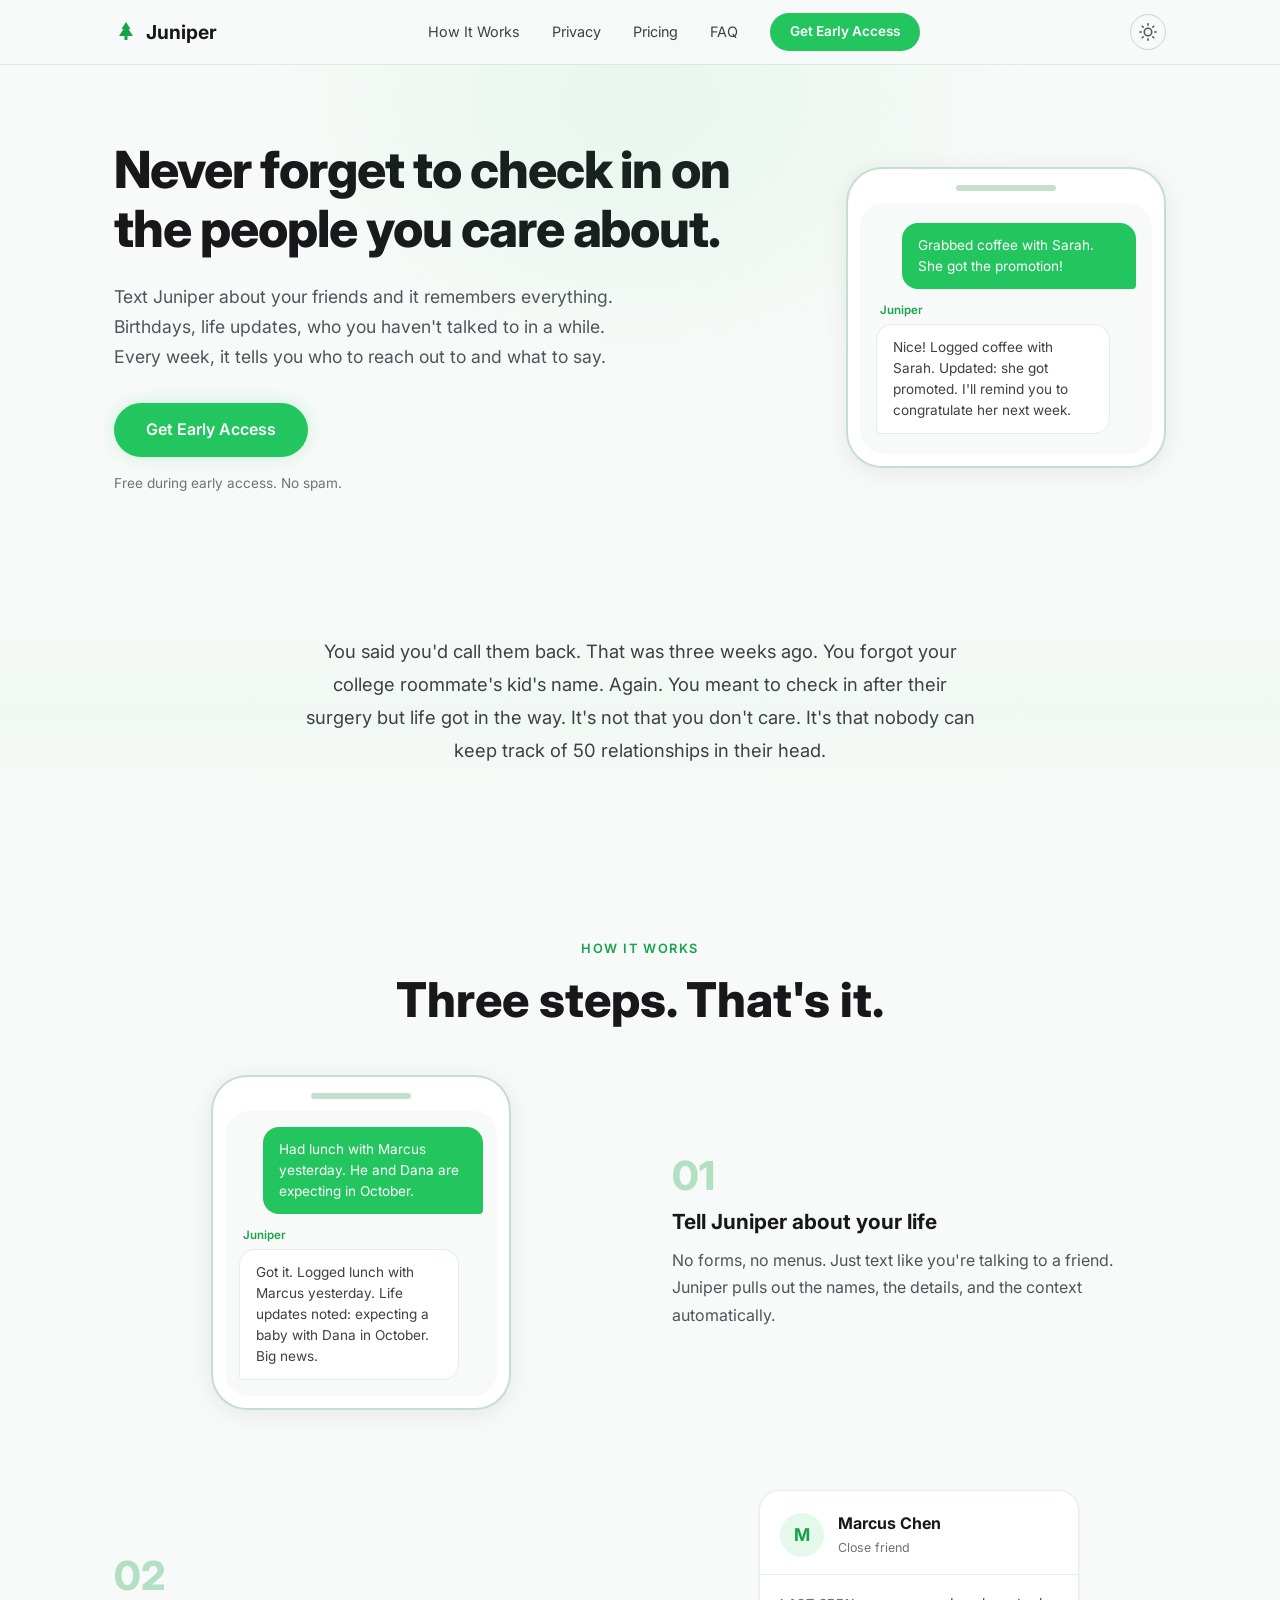
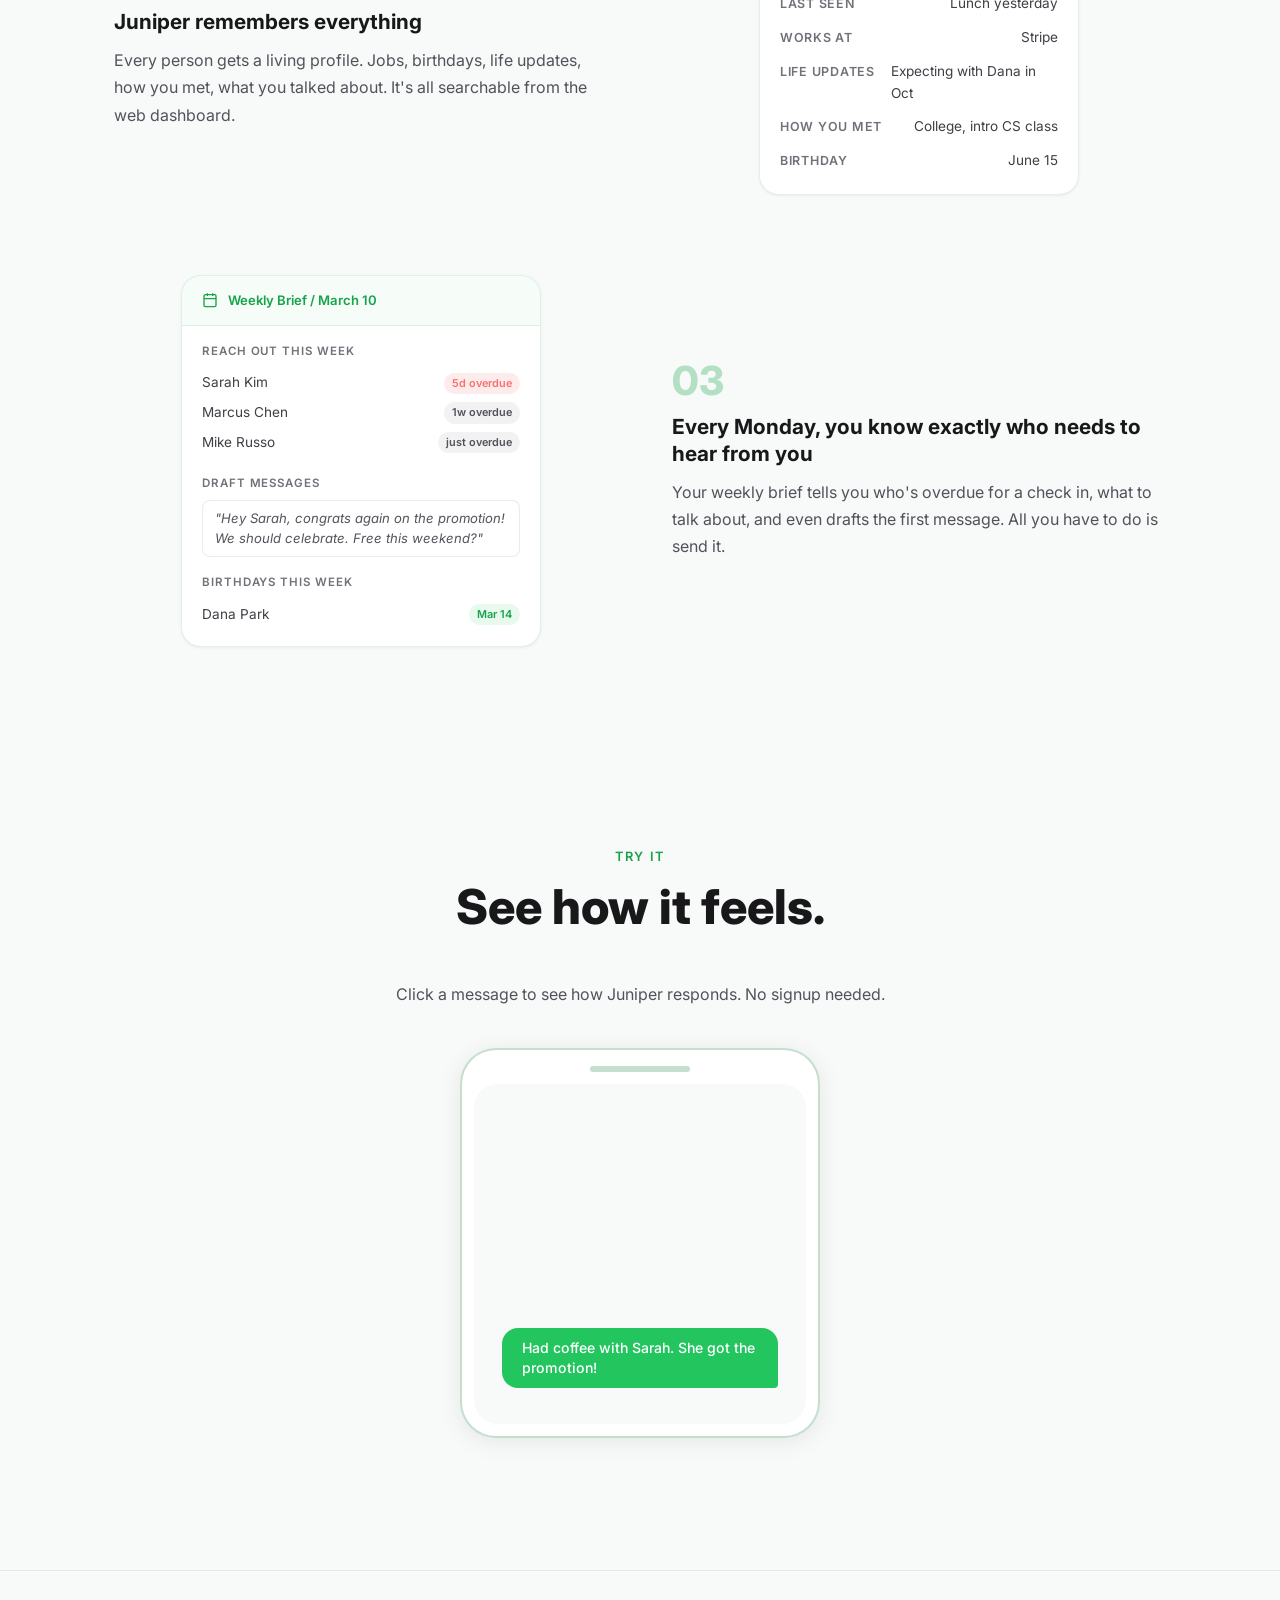
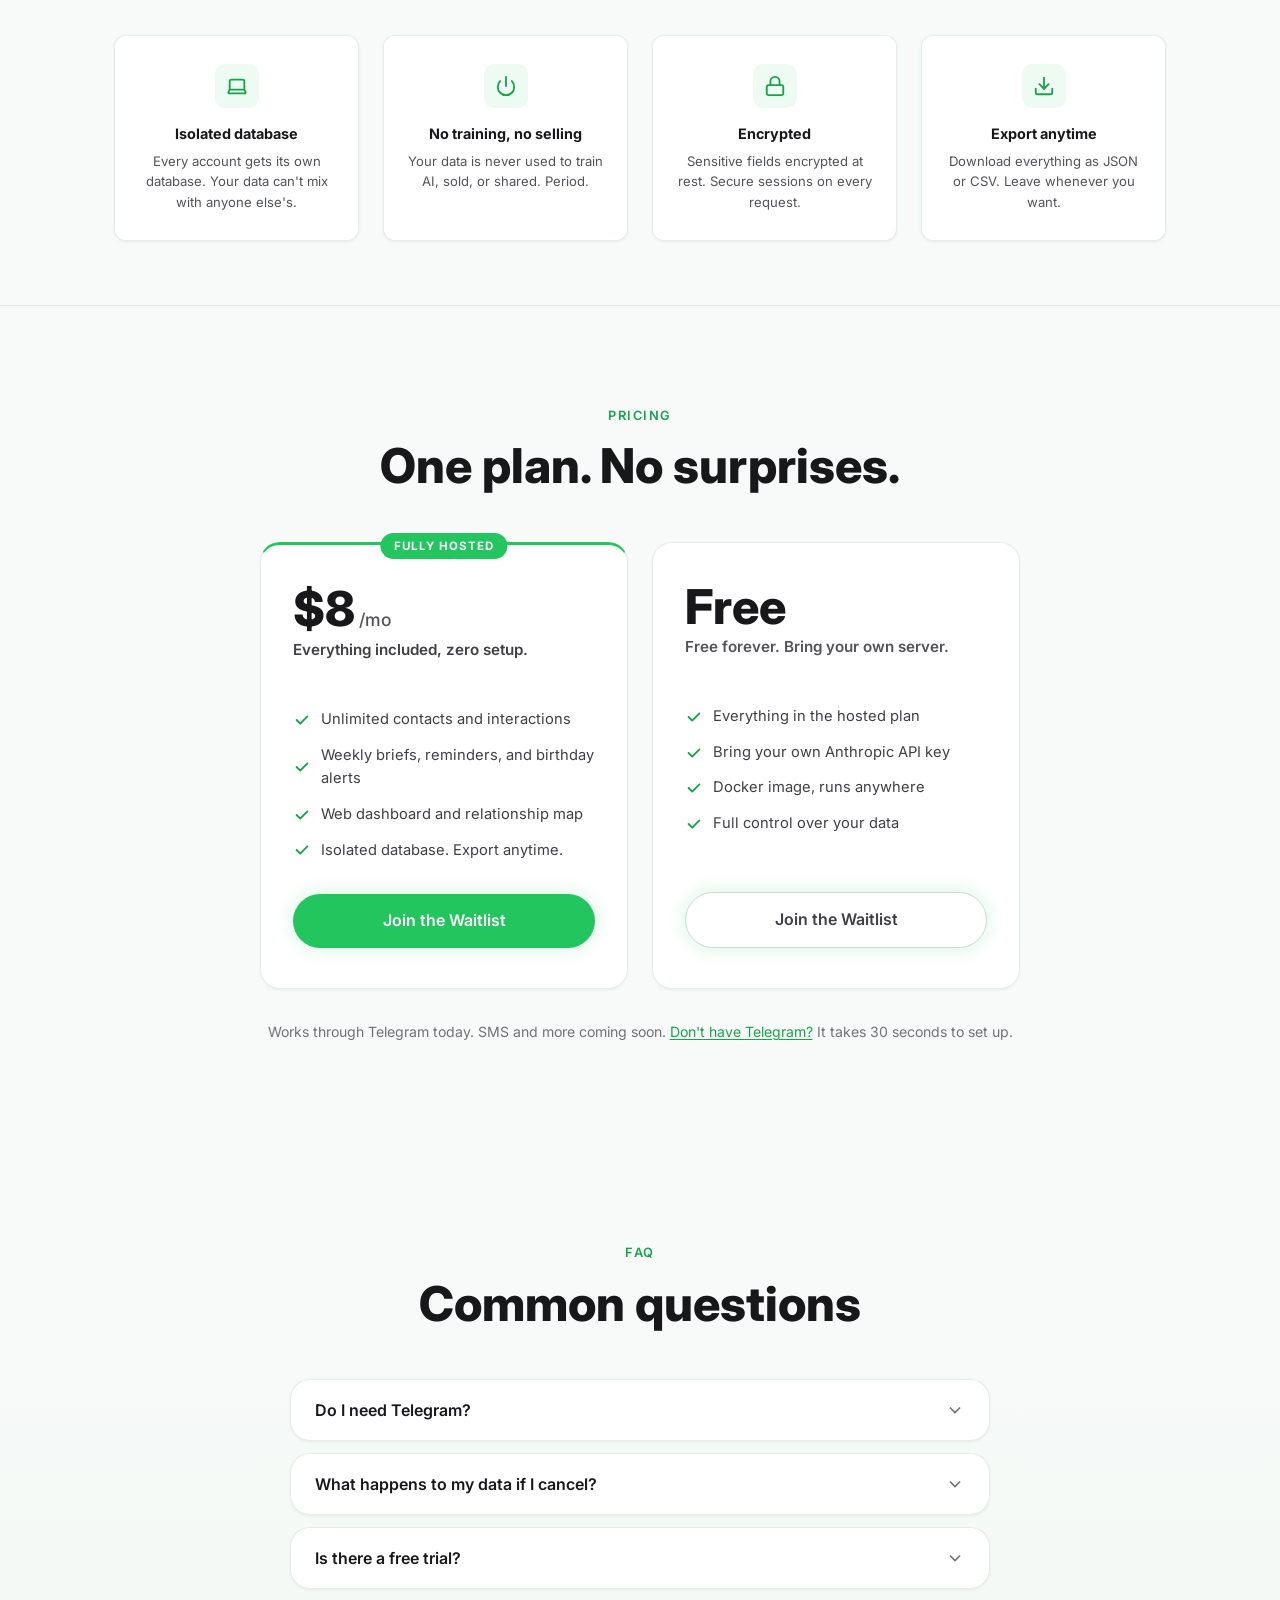
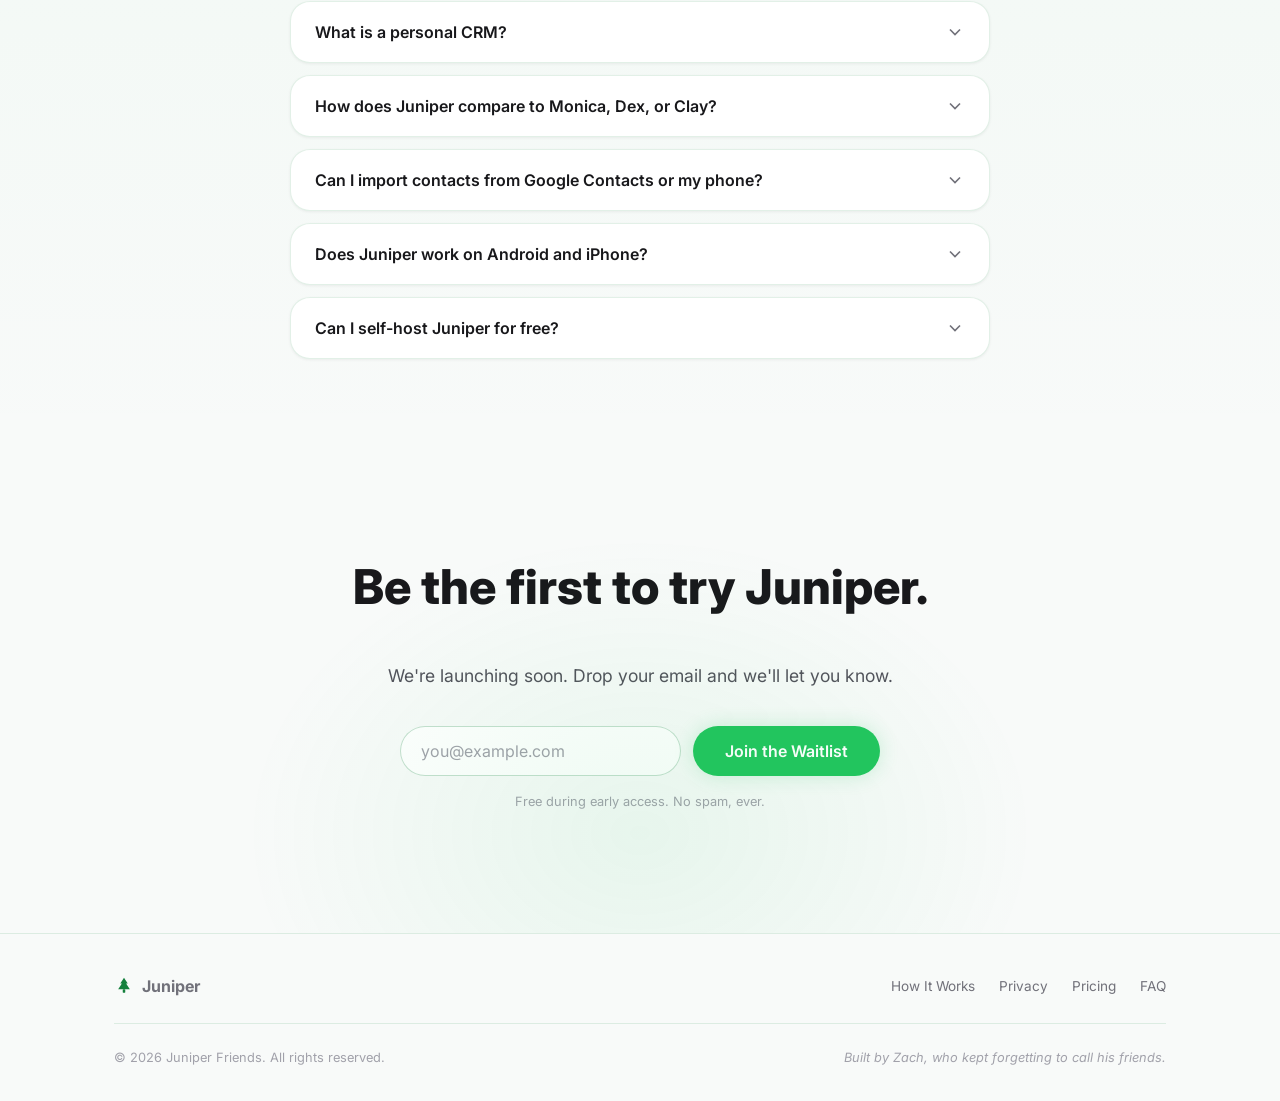
==== commit b9fb82fb: "Update landing page" ====
--- a/index.html
+++ b/index.html
@@ -3,14 +3,14 @@
 <head>
   <meta charset="UTF-8" />
   <meta name="viewport" content="width=device-width, initial-scale=1.0" />
-  <title>Juniper &mdash; Never forget to check in on the people you care about</title>
-  <meta name="description" content="Text Juniper about your friends and it remembers everything. Birthdays, life updates, who you haven't talked to in a while. Every week, it tells you who to reach out to and what to say." />
+  <title>Juniper | Personal CRM to Stay in Touch with Friends</title>
+  <meta name="description" content="Juniper is a personal CRM that lives in Telegram. Track friendships, get birthday reminders, and weekly briefs on who to reach out to and what to say. Free during beta." />
   <link rel="canonical" href="https://zachmeditates.github.io/juniper-site/" />
   <meta name="theme-color" content="#22c55e" />
 
   <!-- Open Graph -->
-  <meta property="og:title" content="Juniper &mdash; Never forget to check in on the people you care about" />
-  <meta property="og:description" content="Text Juniper about your friends and it remembers everything. Every week, it tells you who to reach out to and what to say." />
+  <meta property="og:title" content="Juniper | Personal CRM to Stay in Touch with Friends" />
+  <meta property="og:description" content="Juniper is a personal CRM that lives in Telegram. Track friendships, get birthday reminders, and weekly briefs on who to reach out to." />
   <meta property="og:url" content="https://zachmeditates.github.io/juniper-site/" />
   <meta property="og:type" content="website" />
   <meta property="og:site_name" content="Juniper" />
@@ -18,8 +18,8 @@
 
   <!-- Twitter Card -->
   <meta name="twitter:card" content="summary_large_image" />
-  <meta name="twitter:title" content="Juniper &mdash; Never forget to check in on the people you care about" />
-  <meta name="twitter:description" content="Text Juniper about your friends and it remembers everything. Every week, it tells you who to reach out to and what to say." />
+  <meta name="twitter:title" content="Juniper | Personal CRM to Stay in Touch with Friends" />
+  <meta name="twitter:description" content="Juniper is a personal CRM that lives in Telegram. Track friendships, get birthday reminders, and weekly briefs on who to reach out to." />
   <meta name="twitter:image" content="https://zachmeditates.github.io/juniper-site/og-image.png" />
 
   <link rel="icon" type="image/svg+xml" href="favicon.svg" />
@@ -34,7 +34,7 @@
     "@context": "https://schema.org",
     "@type": "SoftwareApplication",
     "name": "Juniper",
-    "description": "A personal relationship manager that lives in Telegram. Text naturally about your friends, and Juniper remembers everything. It nudges you when someone is overdue and sends weekly briefs with draft messages.",
+    "description": "A personal CRM and relationship manager that lives in Telegram. Text naturally about your friends, and Juniper remembers everything. It nudges you when someone is overdue and sends weekly briefs with draft messages.",
     "applicationCategory": "LifestyleApplication",
     "operatingSystem": "Web, Telegram",
     "url": "https://zachmeditates.github.io/juniper-site/",
@@ -93,8 +93,88 @@
           "@type": "Answer",
           "text": "Early access is free. When we launch paid plans, you will get notice and can decide then."
         }
+      },
+      {
+        "@type": "Question",
+        "name": "What is a personal CRM?",
+        "acceptedAnswer": {
+          "@type": "Answer",
+          "text": "A personal CRM (customer relationship manager) is a tool for keeping track of the people in your life. Unlike business CRMs built for sales teams, a personal CRM helps you remember birthdays, life updates, and when you last talked to someone. Juniper is a personal CRM designed specifically for friendships."
+        }
+      },
+      {
+        "@type": "Question",
+        "name": "How does Juniper compare to Monica, Dex, or Clay?",
+        "acceptedAnswer": {
+          "@type": "Answer",
+          "text": "Most personal CRMs require you to fill out forms and manually enter data. Juniper is conversational: you text it naturally, like talking to a friend, and it extracts the details automatically. It also lives in Telegram so there is no new app to install, and it generates AI-drafted messages in your weekly brief."
+        }
+      },
+      {
+        "@type": "Question",
+        "name": "Can I import contacts from Google Contacts or my phone?",
+        "acceptedAnswer": {
+          "@type": "Answer",
+          "text": "Yes. Juniper supports importing contacts from Google Contacts CSV exports. You can also add contacts one at a time by texting Juniper naturally, like 'add my friend Sarah Kim, works at Figma, birthday April 22.'"
+        }
+      },
+      {
+        "@type": "Question",
+        "name": "Does Juniper work on Android and iPhone?",
+        "acceptedAnswer": {
+          "@type": "Answer",
+          "text": "Yes. Since Juniper works through Telegram, it runs on any device where Telegram is available: Android, iPhone, iPad, desktop, and web. The web dashboard also works on any browser."
+        }
+      },
+      {
+        "@type": "Question",
+        "name": "Can I self-host Juniper for free?",
+        "acceptedAnswer": {
+          "@type": "Answer",
+          "text": "Yes. Juniper offers a free self-hosted option using Docker. You bring your own Anthropic API key and run it on your own server. You get every feature in the hosted plan with full control over your data."
+        }
       }
     ]
+  }
+  </script>
+  <script type="application/ld+json">
+  {
+    "@context": "https://schema.org",
+    "@type": "HowTo",
+    "name": "How to use Juniper to stay in touch with friends",
+    "description": "Set up Juniper as your personal friendship manager in three simple steps.",
+    "step": [
+      {
+        "@type": "HowToStep",
+        "position": 1,
+        "name": "Tell Juniper about your life",
+        "text": "Text Juniper naturally in Telegram. No forms or menus. Just say things like 'Had lunch with Marcus, he and Dana are expecting in October' and Juniper extracts the names, details, and context automatically."
+      },
+      {
+        "@type": "HowToStep",
+        "position": 2,
+        "name": "Juniper remembers everything",
+        "text": "Every person gets a living profile with jobs, birthdays, life updates, how you met, and what you talked about. Everything is searchable from the web dashboard."
+      },
+      {
+        "@type": "HowToStep",
+        "position": 3,
+        "name": "Get your weekly brief every Monday",
+        "text": "Your weekly brief tells you who is overdue for a check-in, what to talk about, and even drafts the first message. All you have to do is send it."
+      }
+    ]
+  }
+  </script>
+  <script type="application/ld+json">
+  {
+    "@context": "https://schema.org",
+    "@type": "Organization",
+    "name": "Juniper Friends",
+    "url": "https://zachmeditates.github.io/juniper-site/",
+    "founder": {
+      "@type": "Person",
+      "name": "Zach"
+    }
   }
   </script>
 </head>
@@ -140,7 +220,7 @@
         </div>
         <p class="hero__trust">Free during early access. No spam.</p>
       </div>
-      <div class="hero__phone">
+      <div class="hero__phone" aria-label="Demo of Juniper chat showing a conversation about logging a coffee meetup with a friend">
         <div class="phone-mockup">
           <div class="phone-mockup__notch"></div>
           <div class="phone-mockup__screen">
@@ -278,6 +358,29 @@
   </section>
 
 
+  <!-- INTERACTIVE DEMO -->
+  <section class="demo" id="demo">
+    <div class="container">
+      <div class="section-label">Try It</div>
+      <h2 class="section-title">See how it feels.</h2>
+      <p class="demo__sub">Click a message to see how Juniper responds. No signup needed.</p>
+      <div class="demo__phone">
+        <div class="phone-mockup phone-mockup--demo">
+          <div class="phone-mockup__notch"></div>
+          <div class="phone-mockup__screen">
+            <div class="demo__chat" id="demo-chat"></div>
+            <div class="demo__prompts" id="demo-prompts"></div>
+          </div>
+        </div>
+      </div>
+      <div class="demo__final" id="demo-final">
+        <p>That's Juniper. Ready to try it for real?</p>
+        <a href="#signup" class="btn btn--lg">Get Early Access</a>
+      </div>
+    </div>
+  </section>
+
+
   <!-- TRUST BAR -->
   <section class="trust" id="privacy">
     <div class="container">
@@ -321,24 +424,16 @@
       <div class="section-label">Pricing</div>
       <h2 class="section-title">One plan. No surprises.</h2>
 
-      <div class="pricing__toggle">
-        <span class="pricing__toggle-label pricing__toggle-label--active" data-plan="monthly">Monthly</span>
-        <button class="pricing__toggle-switch" aria-label="Toggle billing period">
-          <span class="pricing__toggle-knob"></span>
-        </button>
-        <span class="pricing__toggle-label" data-plan="yearly">Yearly <span class="pricing__toggle-badge">2 months free</span></span>
-      </div>
-
       <div class="pricing__grid">
 
         <div class="pricing__card pricing__card--primary">
           <div class="pricing__popular">Fully Hosted</div>
           <div class="pricing__price">
-            <span class="pricing__amount" id="pricing-amount">$8</span>
+            <span class="pricing__amount">$8</span>
             <span class="pricing__period">/mo</span>
           </div>
           <p class="pricing__pitch">Everything included, zero setup.</p>
-          <p class="pricing__billed" id="pricing-billed"></p>
+          <p class="pricing__billed"></p>
           <ul class="pricing__features">
             <li>
               <svg viewBox="0 0 20 20" fill="currentColor"><path fill-rule="evenodd" d="M16.707 5.293a1 1 0 010 1.414l-8 8a1 1 0 01-1.414 0l-4-4a1 1 0 011.414-1.414L8 12.586l7.293-7.293a1 1 0 011.414 0z" clip-rule="evenodd"/></svg>
@@ -431,6 +526,56 @@
           </div>
         </div>
 
+        <div class="faq__item">
+          <button class="faq__question" aria-expanded="false">
+            <span>What is a personal CRM?</span>
+            <svg class="faq__chevron" viewBox="0 0 24 24" fill="none" stroke="currentColor" stroke-width="2"><polyline points="6 9 12 15 18 9"/></svg>
+          </button>
+          <div class="faq__answer">
+            <p>A personal CRM (customer relationship manager) is a tool for keeping track of the people in your life. Unlike business CRMs built for sales teams, a personal CRM helps you remember birthdays, life updates, and when you last talked to someone. Juniper is a personal CRM designed specifically for friendships.</p>
+          </div>
+        </div>
+
+        <div class="faq__item">
+          <button class="faq__question" aria-expanded="false">
+            <span>How does Juniper compare to Monica, Dex, or Clay?</span>
+            <svg class="faq__chevron" viewBox="0 0 24 24" fill="none" stroke="currentColor" stroke-width="2"><polyline points="6 9 12 15 18 9"/></svg>
+          </button>
+          <div class="faq__answer">
+            <p>Most personal CRMs require you to fill out forms and manually enter data. Juniper is conversational: you text it naturally, like talking to a friend, and it extracts the details automatically. It also lives in Telegram so there is no new app to install, and it generates AI-drafted messages in your weekly brief.</p>
+          </div>
+        </div>
+
+        <div class="faq__item">
+          <button class="faq__question" aria-expanded="false">
+            <span>Can I import contacts from Google Contacts or my phone?</span>
+            <svg class="faq__chevron" viewBox="0 0 24 24" fill="none" stroke="currentColor" stroke-width="2"><polyline points="6 9 12 15 18 9"/></svg>
+          </button>
+          <div class="faq__answer">
+            <p>Yes. Juniper supports importing contacts from Google Contacts CSV exports. You can also add contacts one at a time by texting Juniper naturally, like "add my friend Sarah Kim, works at Figma, birthday April 22."</p>
+          </div>
+        </div>
+
+        <div class="faq__item">
+          <button class="faq__question" aria-expanded="false">
+            <span>Does Juniper work on Android and iPhone?</span>
+            <svg class="faq__chevron" viewBox="0 0 24 24" fill="none" stroke="currentColor" stroke-width="2"><polyline points="6 9 12 15 18 9"/></svg>
+          </button>
+          <div class="faq__answer">
+            <p>Yes. Since Juniper works through Telegram, it runs on any device where Telegram is available: Android, iPhone, iPad, desktop, and web. The web dashboard also works on any browser.</p>
+          </div>
+        </div>
+
+        <div class="faq__item">
+          <button class="faq__question" aria-expanded="false">
+            <span>Can I self-host Juniper for free?</span>
+            <svg class="faq__chevron" viewBox="0 0 24 24" fill="none" stroke="currentColor" stroke-width="2"><polyline points="6 9 12 15 18 9"/></svg>
+          </button>
+          <div class="faq__answer">
+            <p>Yes. Juniper offers a free self-hosted option using Docker. You bring your own Anthropic API key and run it on your own server. You get every feature in the hosted plan with full control over your data.</p>
+          </div>
+        </div>
+
       </div>
     </div>
   </section>
@@ -455,9 +600,6 @@
 
   </main>
 
-  <!-- Easter egg -->
-  <a href="https://www.heavensgate.com/" target="_blank" rel="noopener" class="pi-egg" aria-hidden="true">&pi;</a>
-
   <!-- FOOTER -->
   <footer class="footer">
     <div class="container">
@@ -568,26 +710,6 @@
       });
     }, { threshold: 0.1 });
 
-    // Pricing toggle
-    (function() {
-      var toggle = document.querySelector('.pricing__toggle-switch');
-      var labels = document.querySelectorAll('.pricing__toggle-label');
-      var amount = document.getElementById('pricing-amount');
-      var billed = document.getElementById('pricing-billed');
-      var isYearly = false;
-
-      if (!toggle) return;
-
-      toggle.addEventListener('click', function() {
-        isYearly = !isYearly;
-        toggle.classList.toggle('pricing__toggle-switch--active', isYearly);
-        labels[0].classList.toggle('pricing__toggle-label--active', !isYearly);
-        labels[1].classList.toggle('pricing__toggle-label--active', isYearly);
-        amount.textContent = isYearly ? '$6' : '$8';
-        billed.textContent = isYearly ? 'Billed yearly at $72' : '';
-      });
-    })();
-
     // FAQ accordion
     document.querySelectorAll('.faq__question').forEach(function(btn) {
       btn.addEventListener('click', function() {
@@ -604,6 +726,104 @@
       });
     });
 
+    // Interactive demo chat simulator
+    (function() {
+      var demoSteps = [
+        {
+          prompt: 'Had coffee with Sarah. She got the promotion!',
+          response: 'Nice! Logged coffee with Sarah. Updated: she got promoted. I\'ll remind you to congratulate her next week.'
+        },
+        {
+          prompt: 'What do I know about Sarah?',
+          response: 'Sarah Kim \u2014 Close friend. Works at Figma. Last seen: coffee today. Life updates: just got promoted. Birthday: April 22. You met at that design conference in 2023.'
+        },
+        {
+          prompt: 'Who haven\'t I talked to in a while?',
+          response: 'Three friends are overdue:\n\u2022 Marcus Chen (12 days, inner circle)\n\u2022 Dana Park (3 weeks, close friend)\n\u2022 Mike Russo (6 weeks, orbit)\nWant me to draft a message for any of them?'
+        },
+        {
+          prompt: 'Draft something for Marcus',
+          response: 'How about: "Hey Marcus, it\'s been a minute. How\'s the new place? We should grab dinner soon, I want to hear how the move went." Want me to adjust the tone?'
+        }
+      ];
+
+      var chatEl = document.getElementById('demo-chat');
+      var promptsEl = document.getElementById('demo-prompts');
+      var finalEl = document.getElementById('demo-final');
+      var currentStep = 0;
+
+      function showPromptButton() {
+        if (currentStep >= demoSteps.length) {
+          finalEl.classList.add('demo__final--visible');
+          return;
+        }
+        var btn = document.createElement('button');
+        btn.className = 'demo__prompt-btn';
+        btn.textContent = demoSteps[currentStep].prompt;
+        btn.addEventListener('click', function() { runStep(currentStep); });
+        promptsEl.innerHTML = '';
+        promptsEl.appendChild(btn);
+      }
+
+      function runStep(stepIndex) {
+        var step = demoSteps[stepIndex];
+        promptsEl.innerHTML = '';
+
+        // Add user message
+        var userMsg = document.createElement('div');
+        userMsg.className = 'chat__msg chat__msg--user';
+        userMsg.innerHTML = '<div class="chat__bubble">' + escapeHtml(step.prompt) + '</div>';
+        chatEl.appendChild(userMsg);
+        scrollChat();
+
+        // Show typing indicator
+        var typing = document.createElement('div');
+        typing.className = 'demo__typing';
+        typing.innerHTML = '<span></span><span></span><span></span>';
+        chatEl.appendChild(typing);
+        scrollChat();
+
+        // Show agent response after delay
+        var delay = 600 + Math.random() * 400;
+        setTimeout(function() {
+          chatEl.removeChild(typing);
+          var agentMsg = document.createElement('div');
+          agentMsg.className = 'chat__msg chat__msg--agent';
+          var responseHtml = escapeHtml(step.response).replace(/\n/g, '<br>');
+          agentMsg.innerHTML = '<div class="chat__name">Juniper</div><div class="chat__bubble">' + responseHtml + '</div>';
+          chatEl.appendChild(agentMsg);
+          scrollChat();
+
+          currentStep++;
+          setTimeout(showPromptButton, 300);
+        }, delay);
+      }
+
+      function scrollChat() {
+        chatEl.scrollTop = chatEl.scrollHeight;
+      }
+
+      function escapeHtml(str) {
+        var div = document.createElement('div');
+        div.appendChild(document.createTextNode(str));
+        return div.innerHTML;
+      }
+
+      // Start demo when section scrolls into view
+      var demoStarted = false;
+      var demoObserver = new IntersectionObserver(function(entries) {
+        if (entries[0].isIntersecting && !demoStarted) {
+          demoStarted = true;
+          showPromptButton();
+        }
+      }, { threshold: 0.3 });
+
+      var demoSection = document.querySelector('.demo');
+      if (demoSection) {
+        demoObserver.observe(demoSection);
+      }
+    })();
+
     // Animate elements on scroll
     document.querySelectorAll('.how__step, .trust__item, .pricing__card, .faq__item, .brief__card').forEach(function(el) {
       el.classList.add('animate');
--- a/style.css
+++ b/style.css
@@ -734,6 +734,139 @@
 }
 
 
+/* ---- INTERACTIVE DEMO ---- */
+.demo {
+  padding: 80px 0 100px;
+  text-align: center;
+}
+
+.demo__sub {
+  font-size: 1rem;
+  color: var(--text-muted);
+  margin-bottom: 40px;
+}
+
+.demo__phone {
+  display: flex;
+  justify-content: center;
+  margin-bottom: 32px;
+}
+
+.phone-mockup--demo {
+  width: 360px;
+}
+
+.phone-mockup--demo .phone-mockup__screen {
+  min-height: 340px;
+  display: flex;
+  flex-direction: column;
+}
+
+.demo__chat {
+  flex: 1;
+  overflow-y: auto;
+  padding: 16px 12px 8px;
+  display: flex;
+  flex-direction: column;
+  gap: 12px;
+  max-height: 400px;
+}
+
+.demo__prompts {
+  padding: 8px 12px 16px;
+  display: flex;
+  justify-content: center;
+}
+
+.demo__prompt-btn {
+  display: inline-block;
+  padding: 10px 20px;
+  font-family: var(--font);
+  font-size: 0.88rem;
+  font-weight: 500;
+  color: var(--bubble-user-text);
+  background: var(--bubble-user-bg);
+  border: none;
+  border-radius: 16px 16px 4px 16px;
+  cursor: pointer;
+  transition: all 0.2s ease;
+  max-width: 100%;
+  text-align: left;
+  line-height: 1.4;
+  opacity: 0;
+  animation: demoFadeIn 0.3s ease forwards;
+}
+
+.demo__prompt-btn:hover {
+  transform: translateY(-1px);
+  filter: brightness(1.1);
+}
+
+.demo__prompt-btn:active {
+  transform: translateY(0);
+}
+
+.demo__typing {
+  display: flex;
+  align-items: center;
+  gap: 4px;
+  padding: 10px 16px;
+  background: var(--bg-card);
+  border: 1px solid var(--border);
+  border-radius: 16px 16px 16px 4px;
+  width: fit-content;
+}
+
+.demo__typing span {
+  width: 6px;
+  height: 6px;
+  background: var(--text-faint);
+  border-radius: 50%;
+  animation: demoBounce 1.2s ease-in-out infinite;
+}
+
+.demo__typing span:nth-child(2) {
+  animation-delay: 0.2s;
+}
+
+.demo__typing span:nth-child(3) {
+  animation-delay: 0.4s;
+}
+
+@keyframes demoBounce {
+  0%, 60%, 100% { transform: translateY(0); }
+  30% { transform: translateY(-4px); }
+}
+
+@keyframes demoFadeIn {
+  from { opacity: 0; transform: translateY(8px); }
+  to { opacity: 1; transform: translateY(0); }
+}
+
+.demo__final {
+  display: none;
+  text-align: center;
+}
+
+.demo__final--visible {
+  display: block;
+  animation: demoFadeIn 0.5s ease forwards;
+}
+
+.demo__final p {
+  font-size: 1.1rem;
+  color: var(--text-secondary);
+  margin-bottom: 20px;
+  font-weight: 500;
+}
+
+@media (max-width: 640px) {
+  .phone-mockup--demo {
+    width: 300px;
+  }
+}
+
+
 /* ---- TRUST BAR ---- */
 .trust {
   padding: 64px 0;
@@ -1093,7 +1226,7 @@
 }
 
 .faq__item--open .faq__answer {
-  max-height: 300px;
+  max-height: 400px;
   padding: 0 24px 20px;
 }
 
@@ -1192,20 +1325,22 @@
 /* ---- EASTER EGG ---- */
 .pi-egg {
   position: fixed;
-  bottom: 12px;
-  right: 14px;
-  font-size: 1rem;
+  bottom: 10px;
+  left: 12px;
+  right: auto;
+  font-size: 0.9rem;
   color: var(--text-dim);
   text-decoration: none;
-  opacity: 0.35;
+  opacity: 0.15;
   transition: opacity 0.2s;
   z-index: 10;
   cursor: pointer;
   line-height: 1;
+  pointer-events: auto;
 }
 
 .pi-egg:hover {
-  opacity: 0.7;
+  opacity: 0.4;
 }
 
 /* ---- FOOTER ---- */
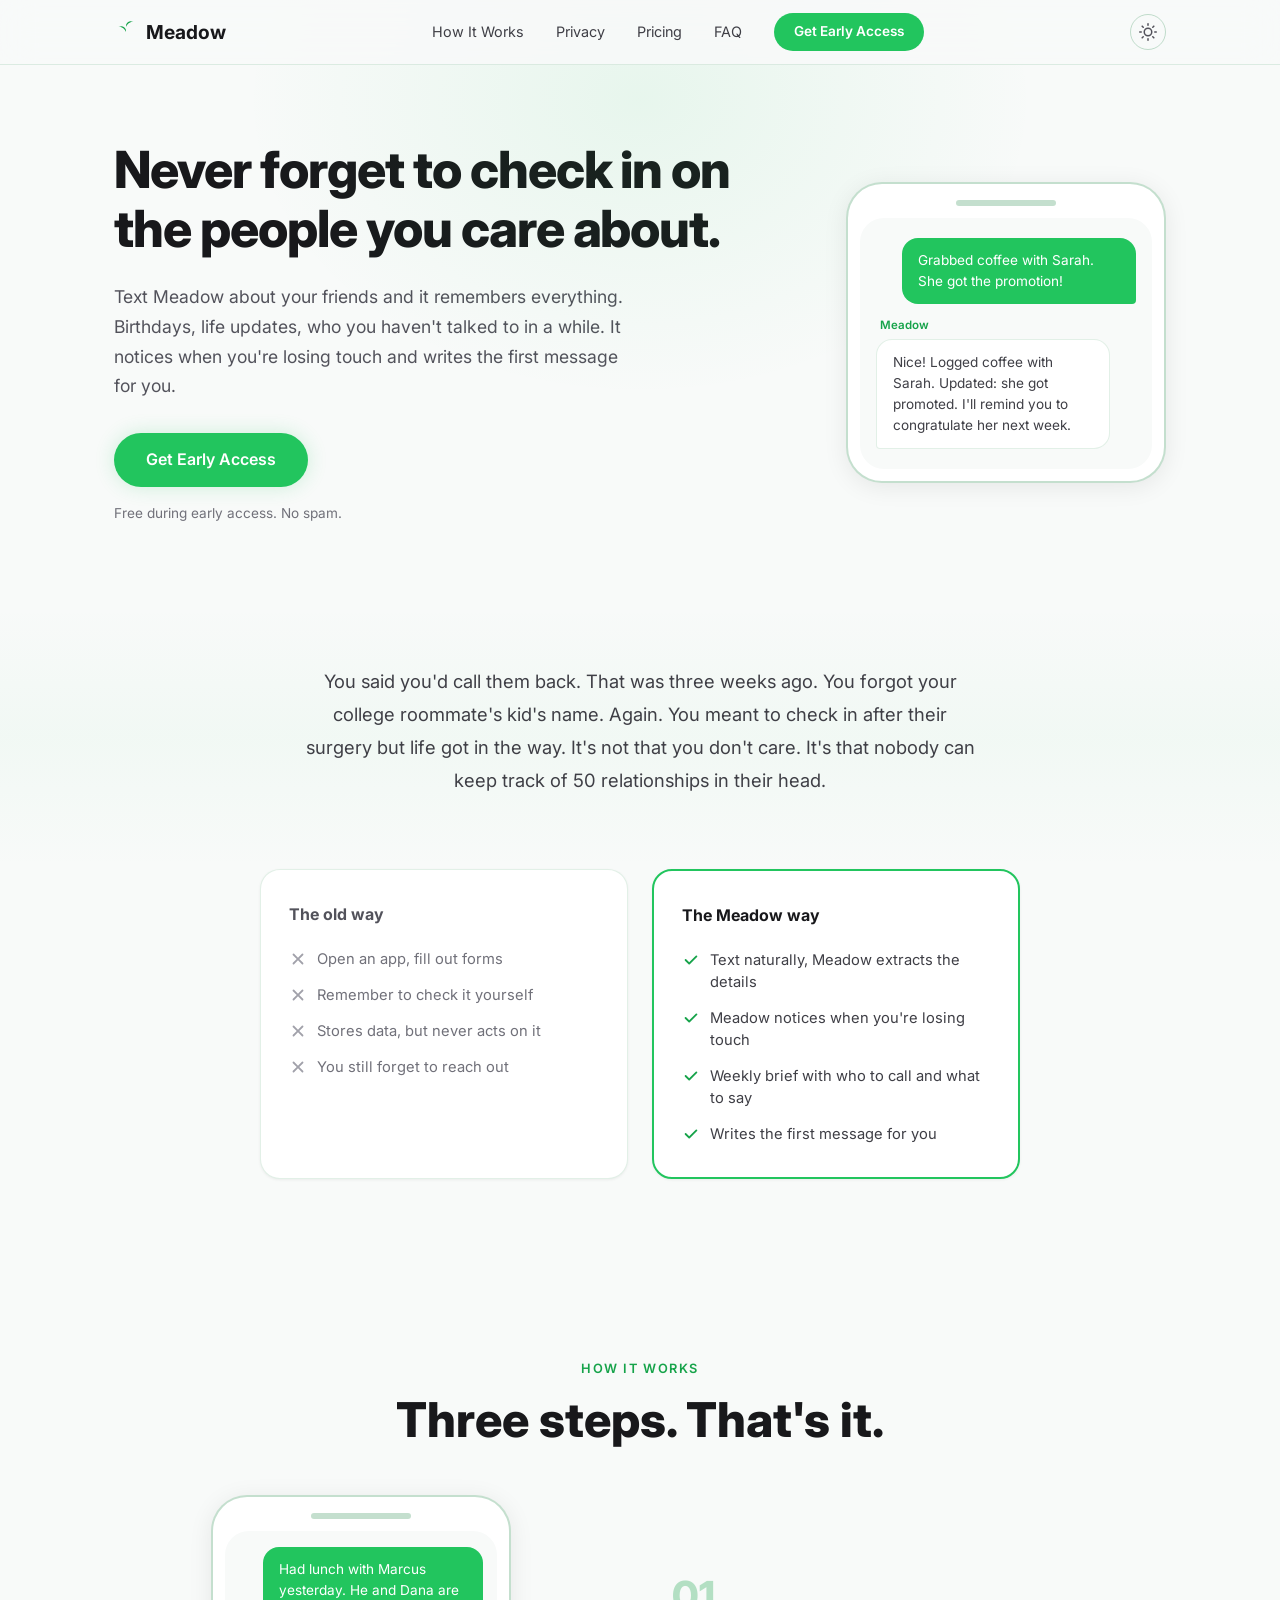
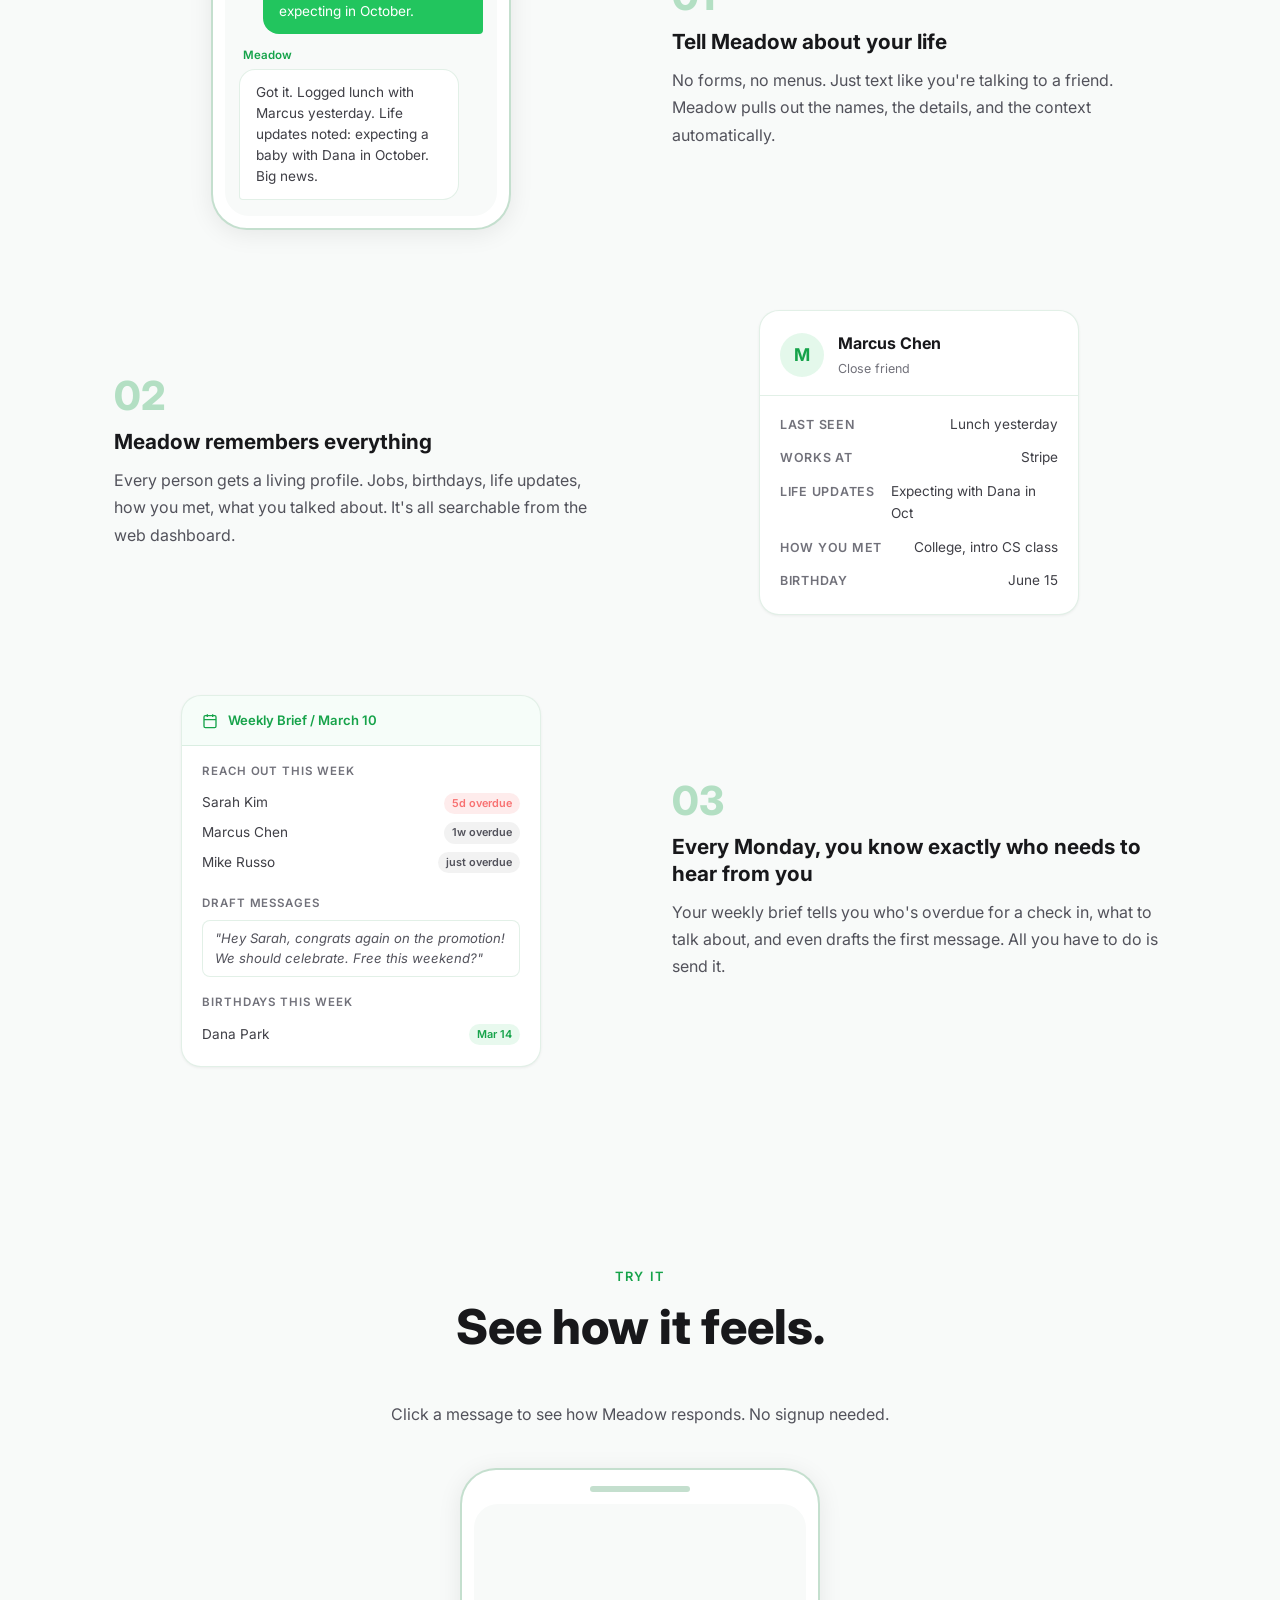
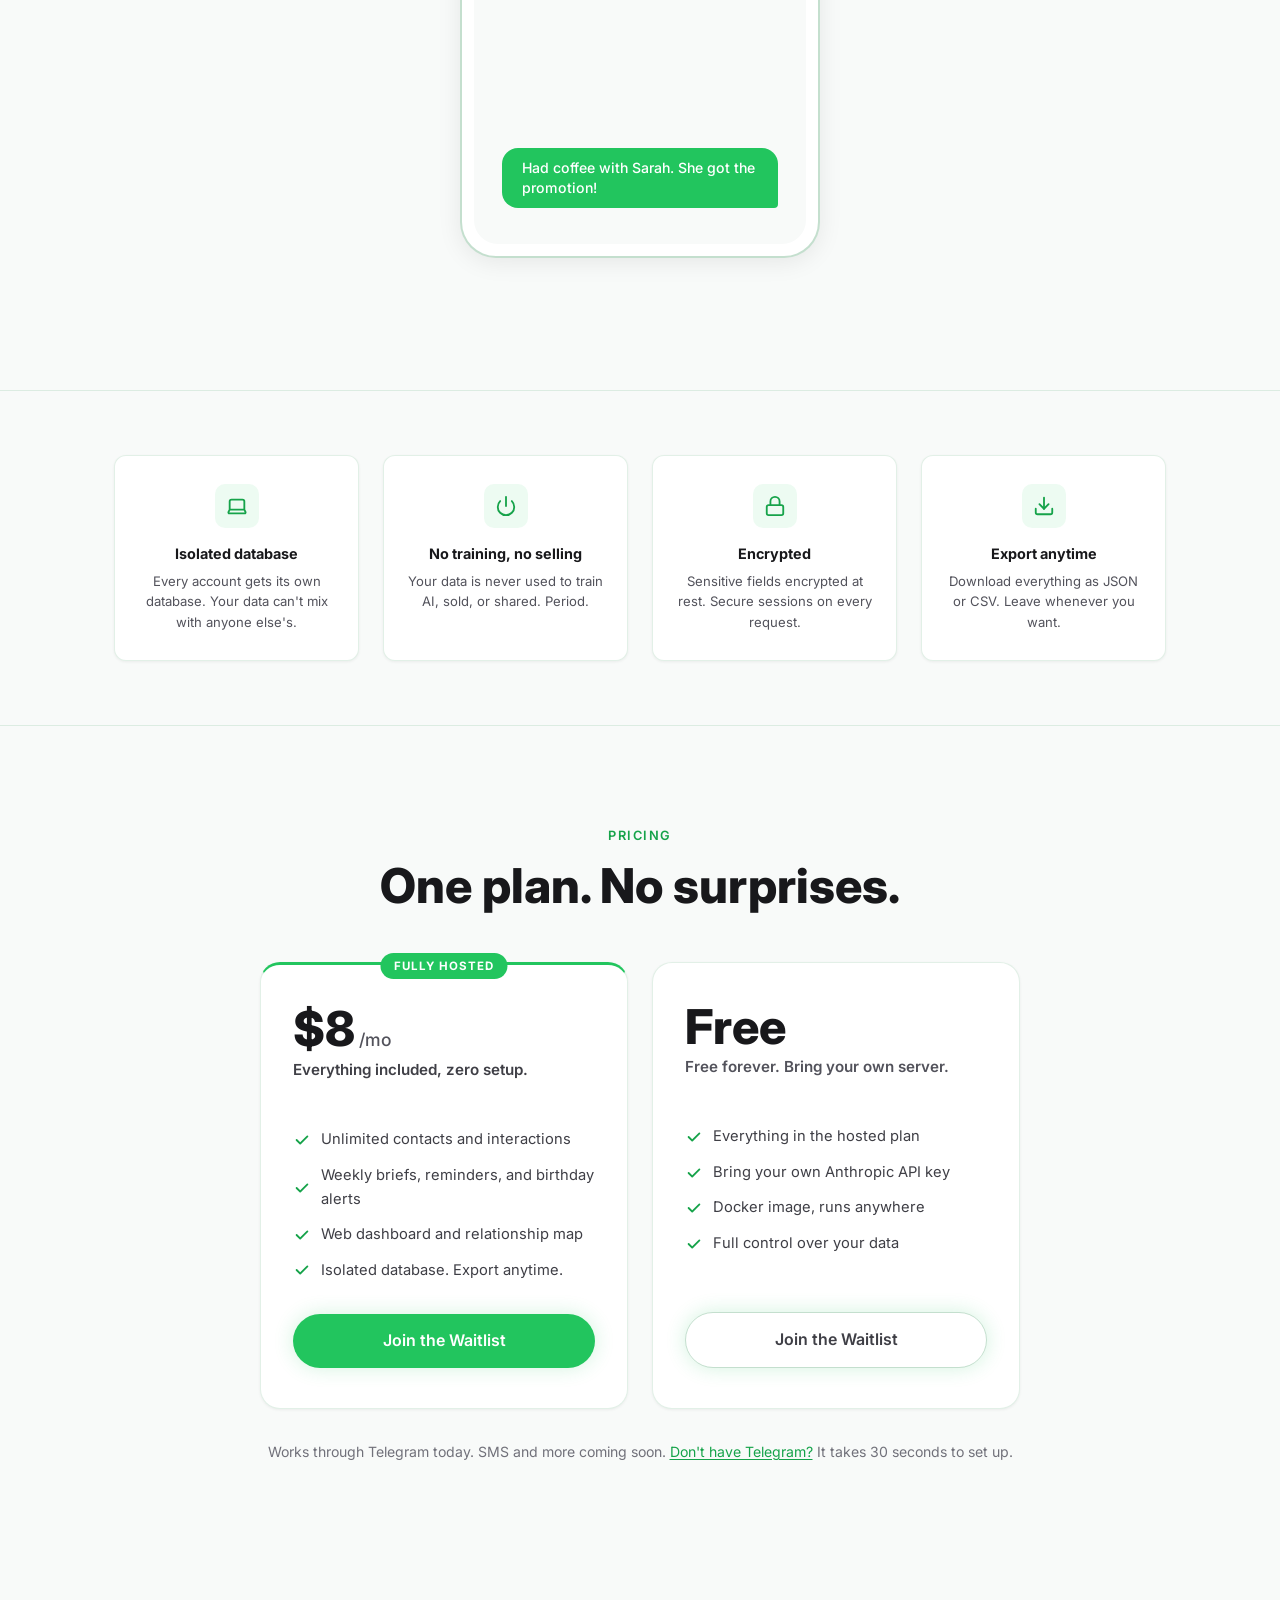
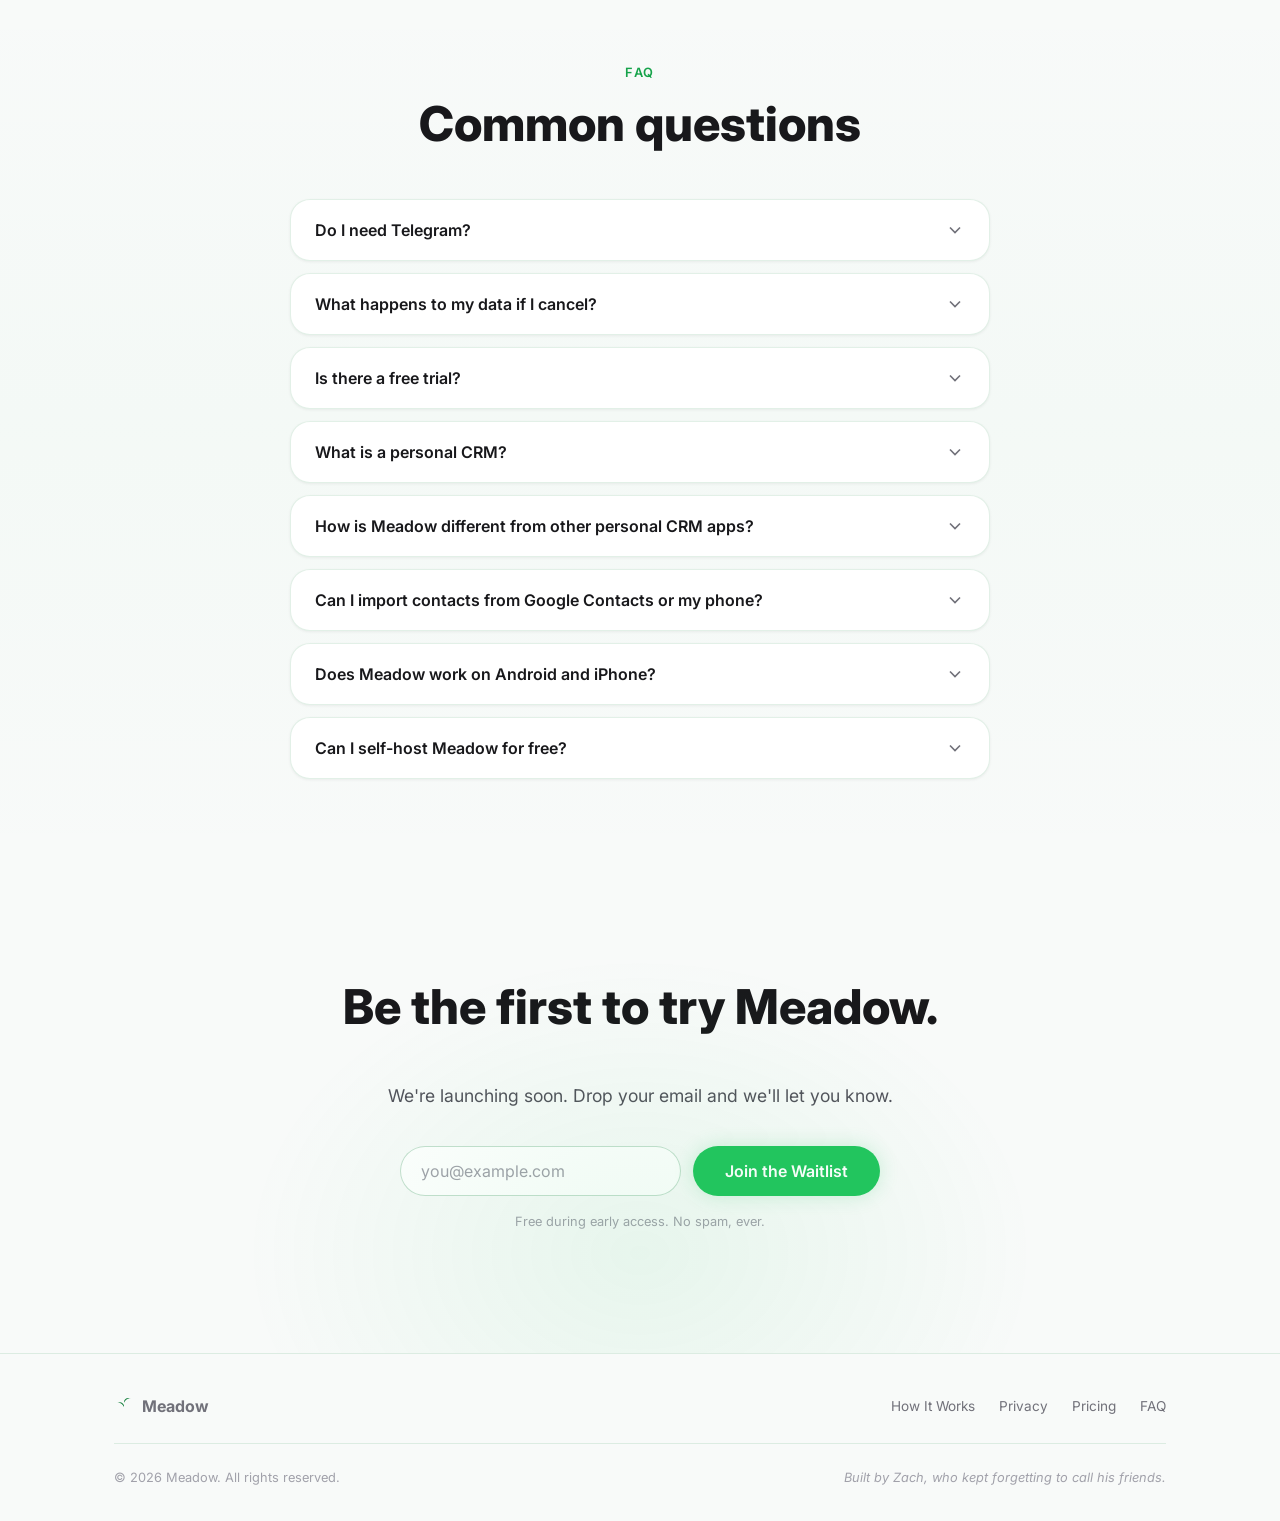
==== commit 77548d85: "Update landing page" ====
--- a/index.html
+++ b/index.html
@@ -3,41 +3,41 @@
 <head>
   <meta charset="UTF-8" />
   <meta name="viewport" content="width=device-width, initial-scale=1.0" />
-  <title>Juniper | Personal CRM to Stay in Touch with Friends</title>
-  <meta name="description" content="Juniper is a personal CRM that lives in Telegram. Track friendships, get birthday reminders, and weekly briefs on who to reach out to and what to say. Free during beta." />
-  <link rel="canonical" href="https://zachmeditates.github.io/juniper-site/" />
+  <title>Meadow | Personal CRM to Stay in Touch with Friends</title>
+  <meta name="description" content="Meadow is a personal CRM that lives in Telegram. Track friendships, get birthday reminders, and weekly briefs on who to reach out to and what to say. Free during beta." />
+  <link rel="canonical" href="https://zachmeditates.github.io/meadow-site/" />
   <meta name="theme-color" content="#22c55e" />
 
   <!-- Open Graph -->
-  <meta property="og:title" content="Juniper | Personal CRM to Stay in Touch with Friends" />
-  <meta property="og:description" content="Juniper is a personal CRM that lives in Telegram. Track friendships, get birthday reminders, and weekly briefs on who to reach out to." />
-  <meta property="og:url" content="https://zachmeditates.github.io/juniper-site/" />
+  <meta property="og:title" content="Meadow | Personal CRM to Stay in Touch with Friends" />
+  <meta property="og:description" content="Meadow is a personal CRM that lives in Telegram. Track friendships, get birthday reminders, and weekly briefs on who to reach out to." />
+  <meta property="og:url" content="https://zachmeditates.github.io/meadow-site/" />
   <meta property="og:type" content="website" />
-  <meta property="og:site_name" content="Juniper" />
-  <meta property="og:image" content="https://zachmeditates.github.io/juniper-site/og-image.png" />
+  <meta property="og:site_name" content="Meadow" />
+  <meta property="og:image" content="https://zachmeditates.github.io/meadow-site/og-image.png" />
 
   <!-- Twitter Card -->
   <meta name="twitter:card" content="summary_large_image" />
-  <meta name="twitter:title" content="Juniper | Personal CRM to Stay in Touch with Friends" />
-  <meta name="twitter:description" content="Juniper is a personal CRM that lives in Telegram. Track friendships, get birthday reminders, and weekly briefs on who to reach out to." />
-  <meta name="twitter:image" content="https://zachmeditates.github.io/juniper-site/og-image.png" />
+  <meta name="twitter:title" content="Meadow | Personal CRM to Stay in Touch with Friends" />
+  <meta name="twitter:description" content="Meadow is a personal CRM that lives in Telegram. Track friendships, get birthday reminders, and weekly briefs on who to reach out to." />
+  <meta name="twitter:image" content="https://zachmeditates.github.io/meadow-site/og-image.png" />
 
   <link rel="icon" type="image/svg+xml" href="favicon.svg" />
   <link rel="preconnect" href="https://fonts.googleapis.com" />
   <link rel="preconnect" href="https://fonts.gstatic.com" crossorigin />
   <link href="https://fonts.googleapis.com/css2?family=Inter:wght@400;500;600;700;800&display=swap" rel="stylesheet" />
-  <link rel="stylesheet" href="style.css?v=11" />
+  <link rel="stylesheet" href="style.css?v=14" />
 
   <!-- Structured Data -->
   <script type="application/ld+json">
   {
     "@context": "https://schema.org",
     "@type": "SoftwareApplication",
-    "name": "Juniper",
-    "description": "A personal CRM and relationship manager that lives in Telegram. Text naturally about your friends, and Juniper remembers everything. It nudges you when someone is overdue and sends weekly briefs with draft messages.",
+    "name": "Meadow",
+    "description": "A personal CRM and relationship manager that lives in Telegram. Text naturally about your friends, and Meadow remembers everything. It nudges you when someone is overdue and sends weekly briefs with draft messages.",
     "applicationCategory": "LifestyleApplication",
     "operatingSystem": "Web, Telegram",
-    "url": "https://zachmeditates.github.io/juniper-site/",
+    "url": "https://zachmeditates.github.io/meadow-site/",
     "offers": [
       {
         "@type": "Offer",
@@ -72,10 +72,10 @@
     "mainEntity": [
       {
         "@type": "Question",
-        "name": "Do I need Telegram to use Juniper?",
+        "name": "Do I need Telegram to use Meadow?",
         "acceptedAnswer": {
           "@type": "Answer",
-          "text": "Yes, Juniper works through Telegram today. If you don't have it, it's a free download that takes under a minute to set up. We chose Telegram because it allows rich interactions without needing you to install a separate app. SMS and more platforms are coming soon."
+          "text": "Yes, Meadow works through Telegram today. If you don't have it, it's a free download that takes under a minute to set up. We chose Telegram because it allows rich interactions without needing you to install a separate app. SMS and more platforms are coming soon."
         }
       },
       {
@@ -99,15 +99,15 @@
         "name": "What is a personal CRM?",
         "acceptedAnswer": {
           "@type": "Answer",
-          "text": "A personal CRM (customer relationship manager) is a tool for keeping track of the people in your life. Unlike business CRMs built for sales teams, a personal CRM helps you remember birthdays, life updates, and when you last talked to someone. Juniper is a personal CRM designed specifically for friendships."
+          "text": "A personal CRM (customer relationship manager) is a tool for keeping track of the people in your life. Unlike business CRMs built for sales teams, a personal CRM helps you remember birthdays, life updates, and when you last talked to someone. Meadow is a personal CRM designed specifically for friendships."
         }
       },
       {
         "@type": "Question",
-        "name": "How does Juniper compare to Monica, Dex, or Clay?",
+        "name": "How is Meadow different from other personal CRM apps?",
         "acceptedAnswer": {
           "@type": "Answer",
-          "text": "Most personal CRMs require you to fill out forms and manually enter data. Juniper is conversational: you text it naturally, like talking to a friend, and it extracts the details automatically. It also lives in Telegram so there is no new app to install, and it generates AI-drafted messages in your weekly brief."
+          "text": "Most personal CRM apps require you to open a web app and fill out forms. Meadow is conversational: you text it naturally and it extracts the details automatically. It also lives in Telegram so there is no new app to install, it notices when you are losing touch with someone, and it writes the first message for you in your weekly brief."
         }
       },
       {
@@ -115,23 +115,23 @@
         "name": "Can I import contacts from Google Contacts or my phone?",
         "acceptedAnswer": {
           "@type": "Answer",
-          "text": "Yes. Juniper supports importing contacts from Google Contacts CSV exports. You can also add contacts one at a time by texting Juniper naturally, like 'add my friend Sarah Kim, works at Figma, birthday April 22.'"
+          "text": "Yes. Meadow supports importing contacts from Google Contacts CSV exports. You can also add contacts one at a time by texting Meadow naturally, like 'add my friend Sarah Kim, works at Figma, birthday April 22.'"
         }
       },
       {
         "@type": "Question",
-        "name": "Does Juniper work on Android and iPhone?",
+        "name": "Does Meadow work on Android and iPhone?",
         "acceptedAnswer": {
           "@type": "Answer",
-          "text": "Yes. Since Juniper works through Telegram, it runs on any device where Telegram is available: Android, iPhone, iPad, desktop, and web. The web dashboard also works on any browser."
+          "text": "Yes. Since Meadow works through Telegram, it runs on any device where Telegram is available: Android, iPhone, iPad, desktop, and web. The web dashboard also works on any browser."
         }
       },
       {
         "@type": "Question",
-        "name": "Can I self-host Juniper for free?",
+        "name": "Can I self-host Meadow for free?",
         "acceptedAnswer": {
           "@type": "Answer",
-          "text": "Yes. Juniper offers a free self-hosted option using Docker. You bring your own Anthropic API key and run it on your own server. You get every feature in the hosted plan with full control over your data."
+          "text": "Yes. Meadow offers a free self-hosted option using Docker. You bring your own Anthropic API key and run it on your own server. You get every feature in the hosted plan with full control over your data."
         }
       }
     ]
@@ -141,19 +141,19 @@
   {
     "@context": "https://schema.org",
     "@type": "HowTo",
-    "name": "How to use Juniper to stay in touch with friends",
-    "description": "Set up Juniper as your personal friendship manager in three simple steps.",
+    "name": "How to use Meadow to stay in touch with friends",
+    "description": "Set up Meadow as your personal friendship manager in three simple steps.",
     "step": [
       {
         "@type": "HowToStep",
         "position": 1,
-        "name": "Tell Juniper about your life",
-        "text": "Text Juniper naturally in Telegram. No forms or menus. Just say things like 'Had lunch with Marcus, he and Dana are expecting in October' and Juniper extracts the names, details, and context automatically."
+        "name": "Tell Meadow about your life",
+        "text": "Text Meadow naturally in Telegram. No forms or menus. Just say things like 'Had lunch with Marcus, he and Dana are expecting in October' and Meadow extracts the names, details, and context automatically."
       },
       {
         "@type": "HowToStep",
         "position": 2,
-        "name": "Juniper remembers everything",
+        "name": "Meadow remembers everything",
         "text": "Every person gets a living profile with jobs, birthdays, life updates, how you met, and what you talked about. Everything is searchable from the web dashboard."
       },
       {
@@ -169,8 +169,8 @@
   {
     "@context": "https://schema.org",
     "@type": "Organization",
-    "name": "Juniper Friends",
-    "url": "https://zachmeditates.github.io/juniper-site/",
+    "name": "Meadow",
+    "url": "https://zachmeditates.github.io/meadow-site/",
     "founder": {
       "@type": "Person",
       "name": "Zach"
@@ -184,8 +184,8 @@
   <nav class="nav">
     <div class="nav__inner">
       <a href="#" class="nav__logo">
-        <svg class="nav__icon" viewBox="0 0 24 24" fill="currentColor" role="img" aria-label="Juniper logo"><path d="M12 2L7.5 9h2L5 16h14l-4.5-7h2L12 2z"/><rect x="10.5" y="16" width="3" height="4" rx=".5"/></svg>
-        Juniper
+        <svg class="nav__icon" viewBox="0 0 24 24" fill="currentColor" role="img" aria-label="Meadow logo"><path d="M12 22v-9m0-1c-1-3-5-6-8-5 4-2 7 0 8 3m0-3c1-3 5-6 8-5-4-2-7 0-8 3m0-5c-.5-3-2-6-4-7 3 0 4 3 4 5m0-5c.5-3 2-6 4-7-3 0-4 3-4 5"/></svg>
+        Meadow
       </a>
       <div class="nav__links">
         <a href="#how-it-works">How It Works</a>
@@ -214,13 +214,13 @@
     <div class="container hero__split">
       <div class="hero__text">
         <h1 class="hero__title">Never forget to check in on the people you care about.</h1>
-        <p class="hero__sub">Text Juniper about your friends and it remembers everything. Birthdays, life updates, who you haven't talked to in a while. Every week, it tells you who to reach out to and what to say.</p>
+        <p class="hero__sub">Text Meadow about your friends and it remembers everything. Birthdays, life updates, who you haven't talked to in a while. It notices when you're losing touch and writes the first message for you.</p>
         <div class="hero__cta">
           <a href="#signup" class="btn btn--lg">Get Early Access</a>
         </div>
         <p class="hero__trust">Free during early access. No spam.</p>
       </div>
-      <div class="hero__phone" aria-label="Demo of Juniper chat showing a conversation about logging a coffee meetup with a friend">
+      <div class="hero__phone" aria-label="Demo of Meadow chat showing a conversation about logging a coffee meetup with a friend">
         <div class="phone-mockup">
           <div class="phone-mockup__notch"></div>
           <div class="phone-mockup__screen">
@@ -229,7 +229,7 @@
                 <div class="chat__bubble">Grabbed coffee with Sarah. She got the promotion!</div>
               </div>
               <div class="chat__msg chat__msg--agent">
-                <div class="chat__name">Juniper</div>
+                <div class="chat__name">Meadow</div>
                 <div class="chat__bubble">Nice! Logged coffee with Sarah. Updated: she got promoted. I'll remind you to congratulate her next week.</div>
               </div>
             </div>
@@ -244,6 +244,57 @@
   <section class="problem">
     <div class="container">
       <p class="problem__text">You said you'd call them back. That was three weeks ago. You forgot your college roommate's kid's name. Again. You meant to check in after their surgery but life got in the way. It's not that you don't care. It's that nobody can keep track of 50 relationships in their head.</p>
+    </div>
+  </section>
+
+
+  <!-- COMPARISON: Old Way vs Meadow -->
+  <section class="compare" id="compare">
+    <div class="container">
+      <div class="compare__grid">
+        <div class="compare__col compare__col--old">
+          <h3 class="compare__heading">The old way</h3>
+          <ul class="compare__list">
+            <li>
+              <svg viewBox="0 0 20 20" fill="currentColor"><path fill-rule="evenodd" d="M4.293 4.293a1 1 0 011.414 0L10 8.586l4.293-4.293a1 1 0 111.414 1.414L11.414 10l4.293 4.293a1 1 0 01-1.414 1.414L10 11.414l-4.293 4.293a1 1 0 01-1.414-1.414L8.586 10 4.293 5.707a1 1 0 010-1.414z" clip-rule="evenodd"/></svg>
+              Open an app, fill out forms
+            </li>
+            <li>
+              <svg viewBox="0 0 20 20" fill="currentColor"><path fill-rule="evenodd" d="M4.293 4.293a1 1 0 011.414 0L10 8.586l4.293-4.293a1 1 0 111.414 1.414L11.414 10l4.293 4.293a1 1 0 01-1.414 1.414L10 11.414l-4.293 4.293a1 1 0 01-1.414-1.414L8.586 10 4.293 5.707a1 1 0 010-1.414z" clip-rule="evenodd"/></svg>
+              Remember to check it yourself
+            </li>
+            <li>
+              <svg viewBox="0 0 20 20" fill="currentColor"><path fill-rule="evenodd" d="M4.293 4.293a1 1 0 011.414 0L10 8.586l4.293-4.293a1 1 0 111.414 1.414L11.414 10l4.293 4.293a1 1 0 01-1.414 1.414L10 11.414l-4.293 4.293a1 1 0 01-1.414-1.414L8.586 10 4.293 5.707a1 1 0 010-1.414z" clip-rule="evenodd"/></svg>
+              Stores data, but never acts on it
+            </li>
+            <li>
+              <svg viewBox="0 0 20 20" fill="currentColor"><path fill-rule="evenodd" d="M4.293 4.293a1 1 0 011.414 0L10 8.586l4.293-4.293a1 1 0 111.414 1.414L11.414 10l4.293 4.293a1 1 0 01-1.414 1.414L10 11.414l-4.293 4.293a1 1 0 01-1.414-1.414L8.586 10 4.293 5.707a1 1 0 010-1.414z" clip-rule="evenodd"/></svg>
+              You still forget to reach out
+            </li>
+          </ul>
+        </div>
+        <div class="compare__col compare__col--new">
+          <h3 class="compare__heading">The Meadow way</h3>
+          <ul class="compare__list">
+            <li>
+              <svg viewBox="0 0 20 20" fill="currentColor"><path fill-rule="evenodd" d="M16.707 5.293a1 1 0 010 1.414l-8 8a1 1 0 01-1.414 0l-4-4a1 1 0 011.414-1.414L8 12.586l7.293-7.293a1 1 0 011.414 0z" clip-rule="evenodd"/></svg>
+              Text naturally, Meadow extracts the details
+            </li>
+            <li>
+              <svg viewBox="0 0 20 20" fill="currentColor"><path fill-rule="evenodd" d="M16.707 5.293a1 1 0 010 1.414l-8 8a1 1 0 01-1.414 0l-4-4a1 1 0 011.414-1.414L8 12.586l7.293-7.293a1 1 0 011.414 0z" clip-rule="evenodd"/></svg>
+              Meadow notices when you're losing touch
+            </li>
+            <li>
+              <svg viewBox="0 0 20 20" fill="currentColor"><path fill-rule="evenodd" d="M16.707 5.293a1 1 0 010 1.414l-8 8a1 1 0 01-1.414 0l-4-4a1 1 0 011.414-1.414L8 12.586l7.293-7.293a1 1 0 011.414 0z" clip-rule="evenodd"/></svg>
+              Weekly brief with who to call and what to say
+            </li>
+            <li>
+              <svg viewBox="0 0 20 20" fill="currentColor"><path fill-rule="evenodd" d="M16.707 5.293a1 1 0 010 1.414l-8 8a1 1 0 01-1.414 0l-4-4a1 1 0 011.414-1.414L8 12.586l7.293-7.293a1 1 0 011.414 0z" clip-rule="evenodd"/></svg>
+              Writes the first message for you
+            </li>
+          </ul>
+        </div>
+      </div>
     </div>
   </section>
 
@@ -265,7 +316,7 @@
                   <div class="chat__bubble">Had lunch with Marcus yesterday. He and Dana are expecting in October.</div>
                 </div>
                 <div class="chat__msg chat__msg--agent">
-                  <div class="chat__name">Juniper</div>
+                  <div class="chat__name">Meadow</div>
                   <div class="chat__bubble">Got it. Logged lunch with Marcus yesterday. Life updates noted: expecting a baby with Dana in October. Big news.</div>
                 </div>
               </div>
@@ -274,8 +325,8 @@
         </div>
         <div class="how__text">
           <div class="how__step-num">01</div>
-          <h3>Tell Juniper about your life</h3>
-          <p>No forms, no menus. Just text like you're talking to a friend. Juniper pulls out the names, the details, and the context automatically.</p>
+          <h3>Tell Meadow about your life</h3>
+          <p>No forms, no menus. Just text like you're talking to a friend. Meadow pulls out the names, the details, and the context automatically.</p>
         </div>
       </div>
 
@@ -316,7 +367,7 @@
         </div>
         <div class="how__text">
           <div class="how__step-num">02</div>
-          <h3>Juniper remembers everything</h3>
+          <h3>Meadow remembers everything</h3>
           <p>Every person gets a living profile. Jobs, birthdays, life updates, how you met, what you talked about. It's all searchable from the web dashboard.</p>
         </div>
       </div>
@@ -363,7 +414,7 @@
     <div class="container">
       <div class="section-label">Try It</div>
       <h2 class="section-title">See how it feels.</h2>
-      <p class="demo__sub">Click a message to see how Juniper responds. No signup needed.</p>
+      <p class="demo__sub">Click a message to see how Meadow responds. No signup needed.</p>
       <div class="demo__phone">
         <div class="phone-mockup phone-mockup--demo">
           <div class="phone-mockup__notch"></div>
@@ -374,7 +425,7 @@
         </div>
       </div>
       <div class="demo__final" id="demo-final">
-        <p>That's Juniper. Ready to try it for real?</p>
+        <p>That's Meadow. Ready to try it for real?</p>
         <a href="#signup" class="btn btn--lg">Get Early Access</a>
       </div>
     </div>
@@ -502,7 +553,7 @@
             <svg class="faq__chevron" viewBox="0 0 24 24" fill="none" stroke="currentColor" stroke-width="2"><polyline points="6 9 12 15 18 9"/></svg>
           </button>
           <div class="faq__answer">
-            <p>Yes, Juniper works through Telegram today. If you don't have it, it's a free download that takes under a minute to set up. We chose Telegram because it allows rich interactions without needing you to install a separate app.</p>
+            <p>Yes, Meadow works through Telegram today. If you don't have it, it's a free download that takes under a minute to set up. We chose Telegram because it allows rich interactions without needing you to install a separate app.</p>
           </div>
         </div>
 
@@ -532,17 +583,17 @@
             <svg class="faq__chevron" viewBox="0 0 24 24" fill="none" stroke="currentColor" stroke-width="2"><polyline points="6 9 12 15 18 9"/></svg>
           </button>
           <div class="faq__answer">
-            <p>A personal CRM (customer relationship manager) is a tool for keeping track of the people in your life. Unlike business CRMs built for sales teams, a personal CRM helps you remember birthdays, life updates, and when you last talked to someone. Juniper is a personal CRM designed specifically for friendships.</p>
+            <p>A personal CRM (customer relationship manager) is a tool for keeping track of the people in your life. Unlike business CRMs built for sales teams, a personal CRM helps you remember birthdays, life updates, and when you last talked to someone. Meadow is a personal CRM designed specifically for friendships.</p>
           </div>
         </div>
 
         <div class="faq__item">
           <button class="faq__question" aria-expanded="false">
-            <span>How does Juniper compare to Monica, Dex, or Clay?</span>
+            <span>How is Meadow different from other personal CRM apps?</span>
             <svg class="faq__chevron" viewBox="0 0 24 24" fill="none" stroke="currentColor" stroke-width="2"><polyline points="6 9 12 15 18 9"/></svg>
           </button>
           <div class="faq__answer">
-            <p>Most personal CRMs require you to fill out forms and manually enter data. Juniper is conversational: you text it naturally, like talking to a friend, and it extracts the details automatically. It also lives in Telegram so there is no new app to install, and it generates AI-drafted messages in your weekly brief.</p>
+            <p>Most personal CRM apps require you to open a web app and fill out forms. Meadow is conversational: you text it naturally, like talking to a friend, and it extracts the details automatically. It lives in Telegram so there is no new app to install. And instead of just storing data, Meadow notices when you're losing touch with someone and writes the first message for you.</p>
           </div>
         </div>
 
@@ -552,27 +603,27 @@
             <svg class="faq__chevron" viewBox="0 0 24 24" fill="none" stroke="currentColor" stroke-width="2"><polyline points="6 9 12 15 18 9"/></svg>
           </button>
           <div class="faq__answer">
-            <p>Yes. Juniper supports importing contacts from Google Contacts CSV exports. You can also add contacts one at a time by texting Juniper naturally, like "add my friend Sarah Kim, works at Figma, birthday April 22."</p>
+            <p>Yes. Meadow supports importing contacts from Google Contacts CSV exports. You can also add contacts one at a time by texting Meadow naturally, like "add my friend Sarah Kim, works at Figma, birthday April 22."</p>
           </div>
         </div>
 
         <div class="faq__item">
           <button class="faq__question" aria-expanded="false">
-            <span>Does Juniper work on Android and iPhone?</span>
+            <span>Does Meadow work on Android and iPhone?</span>
             <svg class="faq__chevron" viewBox="0 0 24 24" fill="none" stroke="currentColor" stroke-width="2"><polyline points="6 9 12 15 18 9"/></svg>
           </button>
           <div class="faq__answer">
-            <p>Yes. Since Juniper works through Telegram, it runs on any device where Telegram is available: Android, iPhone, iPad, desktop, and web. The web dashboard also works on any browser.</p>
+            <p>Yes. Since Meadow works through Telegram, it runs on any device where Telegram is available: Android, iPhone, iPad, desktop, and web. The web dashboard also works on any browser.</p>
           </div>
         </div>
 
         <div class="faq__item">
           <button class="faq__question" aria-expanded="false">
-            <span>Can I self-host Juniper for free?</span>
+            <span>Can I self-host Meadow for free?</span>
             <svg class="faq__chevron" viewBox="0 0 24 24" fill="none" stroke="currentColor" stroke-width="2"><polyline points="6 9 12 15 18 9"/></svg>
           </button>
           <div class="faq__answer">
-            <p>Yes. Juniper offers a free self-hosted option using Docker. You bring your own Anthropic API key and run it on your own server. You get every feature in the hosted plan with full control over your data.</p>
+            <p>Yes. Meadow offers a free self-hosted option using Docker. You bring your own Anthropic API key and run it on your own server. You get every feature in the hosted plan with full control over your data.</p>
           </div>
         </div>
 
@@ -585,7 +636,7 @@
   <section class="cta" id="signup">
     <div class="container">
       <div class="cta__glow"></div>
-      <h2 class="section-title">Be the first to try Juniper.</h2>
+      <h2 class="section-title">Be the first to try Meadow.</h2>
       <p class="cta__sub">We're launching soon. Drop your email and we'll let you know.</p>
       <form class="cta__form" id="signup-form">
         <input type="email" placeholder="you@example.com" required class="cta__input" />
@@ -605,8 +656,8 @@
     <div class="container">
       <div class="footer__top">
         <div class="footer__brand">
-          <svg class="footer__icon" viewBox="0 0 24 24" fill="currentColor"><path d="M12 2L7.5 9h2L5 16h14l-4.5-7h2L12 2z"/><rect x="10.5" y="16" width="3" height="4" rx=".5"/></svg>
-          Juniper
+          <svg class="footer__icon" viewBox="0 0 24 24" fill="currentColor"><path d="M12 22v-9m0-1c-1-3-5-6-8-5 4-2 7 0 8 3m0-3c1-3 5-6 8-5-4-2-7 0-8 3m0-5c-.5-3-2-6-4-7 3 0 4 3 4 5m0-5c.5-3 2-6 4-7-3 0-4 3-4 5"/></svg>
+          Meadow
         </div>
         <nav class="footer__links" aria-label="Footer navigation">
           <a href="#how-it-works">How It Works</a>
@@ -616,7 +667,7 @@
         </nav>
       </div>
       <div class="footer__bottom">
-        <div class="footer__copy">&copy; 2026 Juniper Friends. All rights reserved.</div>
+        <div class="footer__copy">&copy; 2026 Meadow. All rights reserved.</div>
         <div class="footer__made">Built by Zach, who kept forgetting to call his friends.</div>
       </div>
     </div>
@@ -629,12 +680,12 @@
       var current = html.getAttribute('data-theme');
       var next = current === 'light' ? 'dark' : 'light';
       html.setAttribute('data-theme', next);
-      localStorage.setItem('juniper-theme', next);
+      localStorage.setItem('meadow-theme', next);
     }
 
     // Apply saved theme on load
     (function() {
-      var saved = localStorage.getItem('juniper-theme');
+      var saved = localStorage.getItem('meadow-theme');
       if (saved) {
         document.documentElement.setAttribute('data-theme', saved);
       }
@@ -668,7 +719,7 @@
           headers: { 'Content-Type': 'application/json', 'Accept': 'application/json' },
           body: JSON.stringify({
             email: email,
-            _subject: 'Juniper Waitlist Signup',
+            _subject: 'Meadow Waitlist Signup',
             _captcha: 'false',
             _template: 'box',
           }),
@@ -790,7 +841,7 @@
           var agentMsg = document.createElement('div');
           agentMsg.className = 'chat__msg chat__msg--agent';
           var responseHtml = escapeHtml(step.response).replace(/\n/g, '<br>');
-          agentMsg.innerHTML = '<div class="chat__name">Juniper</div><div class="chat__bubble">' + responseHtml + '</div>';
+          agentMsg.innerHTML = '<div class="chat__name">Meadow</div><div class="chat__bubble">' + responseHtml + '</div>';
           chatEl.appendChild(agentMsg);
           scrollChat();
 
--- a/style.css
+++ b/style.css
@@ -1,5 +1,5 @@
 /* ============================================
-   JUNIPER LANDING PAGE
+   MEADOW LANDING PAGE
    Green-themed, modern, single-page
    ============================================ */
 
@@ -520,6 +520,99 @@
 }
 
 
+/* ---- COMPARE: Old Way vs Meadow ---- */
+.compare {
+  padding: 0 0 80px;
+}
+
+.compare__grid {
+  display: grid;
+  grid-template-columns: repeat(2, 1fr);
+  gap: 24px;
+  max-width: 760px;
+  margin: 0 auto;
+}
+
+.compare__col {
+  background: var(--bg-card);
+  border: 1px solid var(--border);
+  border-radius: var(--radius-lg);
+  padding: 32px 28px;
+}
+
+.compare__col--new {
+  border-color: var(--green-500);
+  border-width: 2px;
+}
+
+.compare__heading {
+  font-size: 1rem;
+  font-weight: 700;
+  color: var(--text-primary);
+  margin-bottom: 20px;
+}
+
+.compare__col--old .compare__heading {
+  color: var(--text-muted);
+}
+
+.compare__list {
+  list-style: none;
+  display: flex;
+  flex-direction: column;
+  gap: 14px;
+}
+
+.compare__list li {
+  display: flex;
+  align-items: flex-start;
+  gap: 10px;
+  font-size: 0.92rem;
+  line-height: 1.5;
+}
+
+.compare__col--old .compare__list li {
+  color: var(--text-faint);
+}
+
+.compare__col--new .compare__list li {
+  color: var(--text-secondary);
+}
+
+.compare__list svg {
+  width: 18px;
+  height: 18px;
+  flex-shrink: 0;
+  margin-top: 2px;
+}
+
+.compare__col--old .compare__list svg {
+  color: var(--text-dim);
+}
+
+.compare__col--new .compare__list svg {
+  color: var(--green-400);
+}
+
+[data-theme="light"] .compare__col {
+  box-shadow: 0 1px 3px rgba(0, 0, 0, 0.06);
+}
+
+[data-theme="light"] .compare__col--new .compare__list svg {
+  color: var(--green-600);
+}
+
+@media (max-width: 640px) {
+  .compare__grid {
+    grid-template-columns: 1fr;
+  }
+
+  .compare__col {
+    padding: 24px 20px;
+  }
+}
+
+
 /* ---- HOW IT WORKS: Alternating Horizontal Steps ---- */
 .how {
   padding: 100px 0 120px;
@@ -1322,6 +1415,462 @@
 }
 
 
+/* ---- VS-MONICA PAGE ---- */
+.vs-hero {
+  text-align: center;
+  padding: 160px 0 60px;
+}
+
+.vs-hero__title {
+  font-size: clamp(2.2rem, 5vw, 3.5rem);
+  font-weight: 800;
+  color: var(--text-primary);
+  line-height: 1.15;
+  margin-bottom: 20px;
+  letter-spacing: -0.02em;
+}
+
+.vs-hero__sub {
+  font-size: 1.1rem;
+  color: var(--text-muted);
+  line-height: 1.7;
+  max-width: 600px;
+  margin: 0 auto 32px;
+}
+
+.vs-respect {
+  padding: 0 0 60px;
+}
+
+.vs-respect__text {
+  max-width: 640px;
+  margin: 0 auto;
+  text-align: center;
+  font-size: 0.92rem;
+  color: var(--text-faint);
+  line-height: 1.7;
+  font-style: italic;
+}
+
+/* Feature comparison table */
+.vs-table-section {
+  padding: 60px 0 80px;
+}
+
+.vs-table-wrap {
+  overflow-x: auto;
+  -webkit-overflow-scrolling: touch;
+}
+
+.vs-table {
+  width: 100%;
+  max-width: 760px;
+  margin: 0 auto;
+  border-collapse: collapse;
+  font-size: 0.92rem;
+}
+
+.vs-table th {
+  padding: 14px 20px;
+  text-align: left;
+  font-weight: 700;
+  font-size: 1rem;
+  color: var(--text-primary);
+  border-bottom: 2px solid var(--border-bright);
+}
+
+.vs-table th.vs-table__meadow {
+  color: var(--green-500);
+}
+
+.vs-table td {
+  padding: 12px 20px;
+  border-bottom: 1px solid var(--border);
+  color: var(--text-secondary);
+  vertical-align: middle;
+}
+
+.vs-table td.vs-table__feature {
+  font-weight: 600;
+  color: var(--text-primary);
+}
+
+.vs-table td.vs-table__meadow {
+  color: var(--text-secondary);
+}
+
+.vs-table tbody tr:hover {
+  background: var(--bg-card-hover);
+}
+
+.vs-check {
+  display: inline-block;
+  width: 8px;
+  height: 8px;
+  border-radius: 50%;
+  margin-right: 8px;
+  vertical-align: middle;
+}
+
+.vs-check--yes { background: var(--green-500); }
+.vs-check--no { background: #ef4444; }
+.vs-check--neutral { background: var(--gray-400); }
+
+/* Key differences cards */
+.vs-diffs {
+  padding: 80px 0;
+}
+
+.vs-diffs__grid {
+  display: grid;
+  grid-template-columns: repeat(2, 1fr);
+  gap: 24px;
+  max-width: 800px;
+  margin: 0 auto;
+}
+
+.vs-diffs__card {
+  background: var(--bg-card);
+  border: 1px solid var(--border);
+  border-radius: var(--radius-lg);
+  padding: 28px 24px;
+  transition: all 0.3s ease;
+}
+
+.vs-diffs__card:hover {
+  border-color: var(--border-bright);
+  transform: translateY(-2px);
+}
+
+.vs-diffs__icon {
+  width: 40px;
+  height: 40px;
+  display: flex;
+  align-items: center;
+  justify-content: center;
+  background: rgba(34, 197, 94, 0.1);
+  border-radius: 10px;
+  margin-bottom: 16px;
+}
+
+.vs-diffs__icon svg {
+  width: 20px;
+  height: 20px;
+  color: var(--green-400);
+}
+
+.vs-diffs__card h3 {
+  font-size: 1rem;
+  font-weight: 700;
+  color: var(--text-primary);
+  margin-bottom: 8px;
+}
+
+.vs-diffs__card p {
+  font-size: 0.88rem;
+  color: var(--text-muted);
+  line-height: 1.65;
+}
+
+/* Honest section */
+.vs-honest {
+  padding: 80px 0;
+  background: linear-gradient(180deg, transparent 0%, rgba(34, 197, 94, 0.02) 50%, transparent 100%);
+}
+
+.vs-honest__sub {
+  text-align: center;
+  font-size: 1rem;
+  color: var(--text-muted);
+  margin-top: -32px;
+  margin-bottom: 48px;
+}
+
+.vs-honest__grid {
+  display: grid;
+  grid-template-columns: repeat(2, 1fr);
+  gap: 20px;
+  max-width: 700px;
+  margin: 0 auto;
+}
+
+.vs-honest__item {
+  padding: 20px;
+  background: var(--bg-card);
+  border: 1px solid var(--border);
+  border-radius: var(--radius);
+}
+
+.vs-honest__item strong {
+  display: block;
+  font-size: 0.92rem;
+  color: var(--text-primary);
+  margin-bottom: 6px;
+}
+
+.vs-honest__item p {
+  font-size: 0.85rem;
+  color: var(--text-muted);
+  line-height: 1.6;
+}
+
+.vs-faq {
+  padding: 80px 0;
+}
+
+[data-theme="light"] .vs-diffs__card {
+  box-shadow: 0 1px 3px rgba(0, 0, 0, 0.06);
+}
+
+[data-theme="light"] .vs-diffs__card:hover {
+  box-shadow: 0 4px 12px rgba(0, 0, 0, 0.08);
+}
+
+[data-theme="light"] .vs-diffs__icon {
+  background: rgba(34, 197, 94, 0.08);
+}
+
+[data-theme="light"] .vs-diffs__icon svg {
+  color: var(--green-600);
+}
+
+[data-theme="light"] .vs-honest__item {
+  box-shadow: 0 1px 3px rgba(0, 0, 0, 0.06);
+}
+
+@media (max-width: 640px) {
+  .vs-diffs__grid {
+    grid-template-columns: 1fr;
+  }
+
+  .vs-honest__grid {
+    grid-template-columns: 1fr;
+  }
+
+  .vs-table {
+    font-size: 0.82rem;
+  }
+
+  .vs-table th,
+  .vs-table td {
+    padding: 10px 12px;
+  }
+}
+
+
+/* ---- ARTICLE / LONG-FORM CONTENT ---- */
+.article-hero {
+  text-align: center;
+  padding: 160px 0 60px;
+}
+
+.article-hero__title {
+  font-size: clamp(2rem, 4.5vw, 3rem);
+  font-weight: 800;
+  color: var(--text-primary);
+  line-height: 1.2;
+  margin-bottom: 16px;
+  letter-spacing: -0.02em;
+}
+
+.article-hero__sub {
+  font-size: 1.05rem;
+  color: var(--text-muted);
+  line-height: 1.7;
+  max-width: 600px;
+  margin: 0 auto;
+}
+
+.article {
+  padding: 40px 0 80px;
+}
+
+.article__body {
+  max-width: 680px;
+  margin: 0 auto;
+}
+
+.article__body h2 {
+  font-size: 1.5rem;
+  font-weight: 700;
+  color: var(--text-primary);
+  margin: 48px 0 16px;
+  line-height: 1.3;
+}
+
+.article__body h3 {
+  font-size: 1.15rem;
+  font-weight: 700;
+  color: var(--text-primary);
+  margin: 32px 0 12px;
+  line-height: 1.3;
+}
+
+.article__body p {
+  font-size: 1rem;
+  color: var(--text-secondary);
+  line-height: 1.8;
+  margin-bottom: 20px;
+}
+
+.article__body ul,
+.article__body ol {
+  margin: 0 0 20px 24px;
+  color: var(--text-secondary);
+  line-height: 1.8;
+}
+
+.article__body li {
+  margin-bottom: 8px;
+  font-size: 1rem;
+}
+
+.article__body strong {
+  color: var(--text-primary);
+  font-weight: 600;
+}
+
+.article__body a {
+  color: var(--green-400);
+  text-decoration: underline;
+  text-decoration-thickness: 1px;
+  text-underline-offset: 2px;
+}
+
+.article__body a:hover {
+  color: var(--green-300);
+}
+
+[data-theme="light"] .article__body a {
+  color: var(--green-600);
+}
+
+[data-theme="light"] .article__body a:hover {
+  color: var(--green-700);
+}
+
+.article__cta {
+  text-align: center;
+  padding: 48px 0;
+  margin: 48px 0;
+  border-top: 1px solid var(--border);
+  border-bottom: 1px solid var(--border);
+}
+
+.article__cta p {
+  font-size: 1.1rem;
+  color: var(--text-secondary);
+  margin-bottom: 20px;
+  font-weight: 500;
+}
+
+/* Listicle tool cards */
+.tool-card {
+  background: var(--bg-card);
+  border: 1px solid var(--border);
+  border-radius: var(--radius-lg);
+  padding: 28px 24px;
+  margin-bottom: 24px;
+  transition: all 0.3s ease;
+}
+
+.tool-card:hover {
+  border-color: var(--border-bright);
+}
+
+.tool-card--featured {
+  border-color: var(--green-500);
+  border-width: 2px;
+}
+
+.tool-card__header {
+  display: flex;
+  align-items: baseline;
+  justify-content: space-between;
+  margin-bottom: 12px;
+  flex-wrap: wrap;
+  gap: 8px;
+}
+
+.tool-card__name {
+  font-size: 1.15rem;
+  font-weight: 700;
+  color: var(--text-primary);
+}
+
+.tool-card__price {
+  font-size: 0.85rem;
+  font-weight: 600;
+  color: var(--text-muted);
+}
+
+.tool-card__best {
+  font-size: 0.82rem;
+  font-weight: 600;
+  color: var(--green-400);
+  margin-bottom: 12px;
+}
+
+[data-theme="light"] .tool-card__best {
+  color: var(--green-600);
+}
+
+.tool-card__desc {
+  font-size: 0.92rem;
+  color: var(--text-secondary);
+  line-height: 1.65;
+  margin-bottom: 12px;
+}
+
+.tool-card__pros-cons {
+  display: grid;
+  grid-template-columns: 1fr 1fr;
+  gap: 12px;
+  font-size: 0.85rem;
+}
+
+.tool-card__pros-cons ul {
+  list-style: none;
+  margin: 0;
+  padding: 0;
+}
+
+.tool-card__pros-cons li {
+  padding: 3px 0;
+  color: var(--text-muted);
+}
+
+.tool-card__pros-cons li::before {
+  margin-right: 6px;
+}
+
+.tool-card__pros li::before {
+  content: "+";
+  color: var(--green-400);
+  font-weight: 700;
+}
+
+.tool-card__cons li::before {
+  content: "-";
+  color: var(--text-dim);
+  font-weight: 700;
+}
+
+[data-theme="light"] .tool-card {
+  box-shadow: 0 1px 3px rgba(0, 0, 0, 0.06);
+}
+
+[data-theme="light"] .tool-card:hover {
+  box-shadow: 0 4px 12px rgba(0, 0, 0, 0.08);
+}
+
+@media (max-width: 640px) {
+  .tool-card__pros-cons {
+    grid-template-columns: 1fr;
+  }
+}
+
+
 /* ---- EASTER EGG ---- */
 .pi-egg {
   position: fixed;
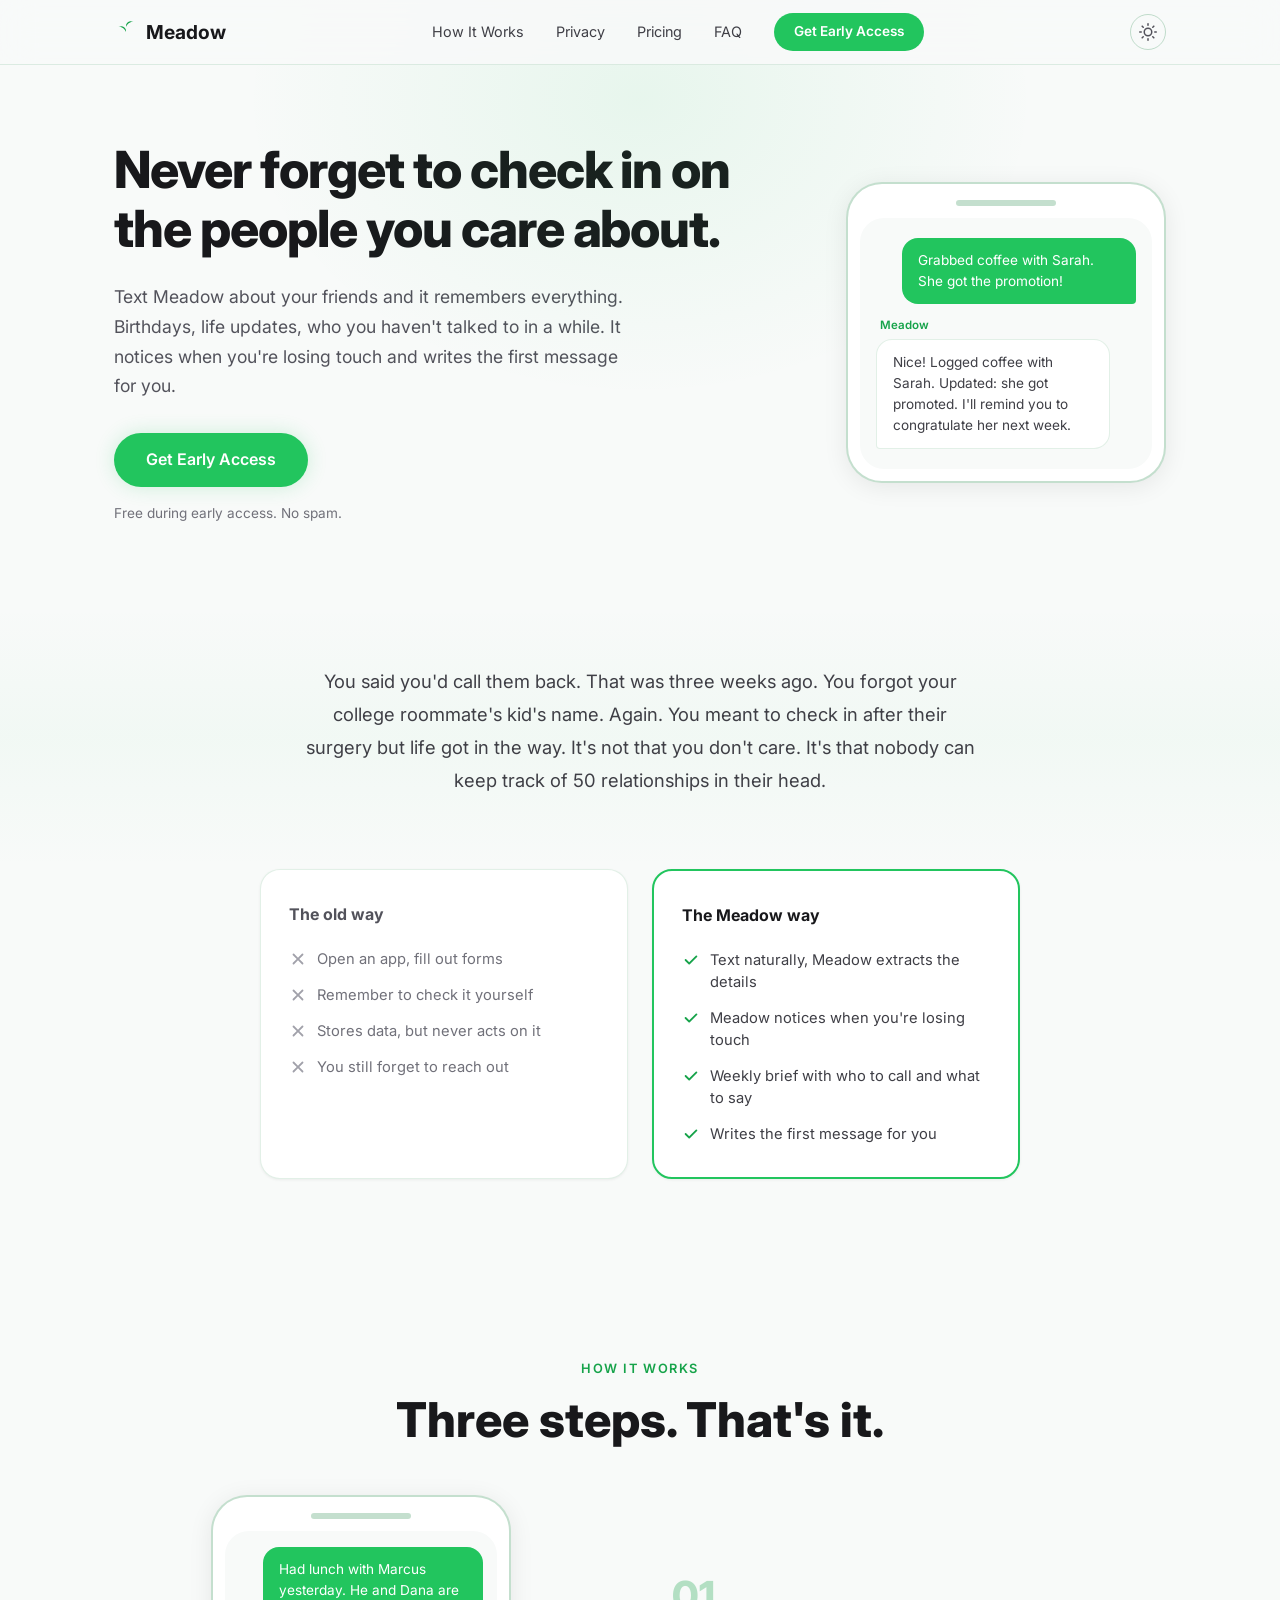
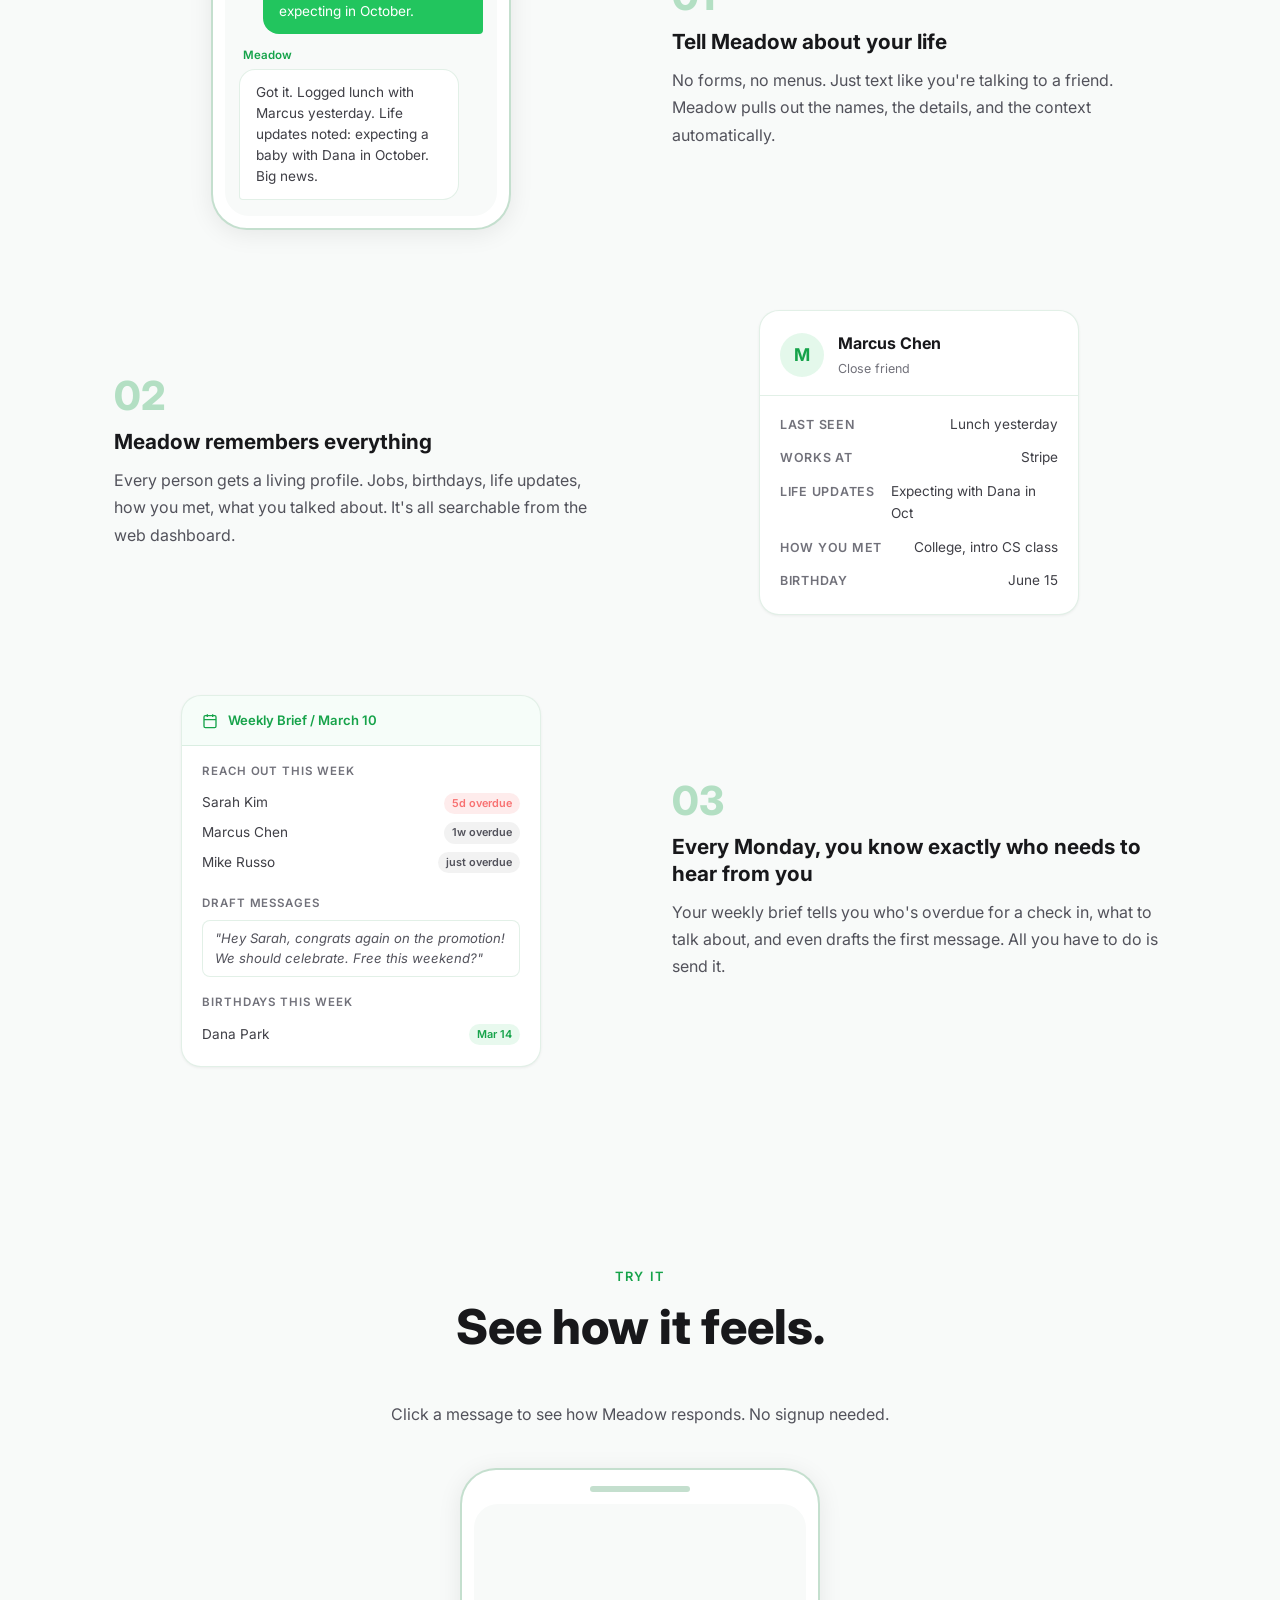
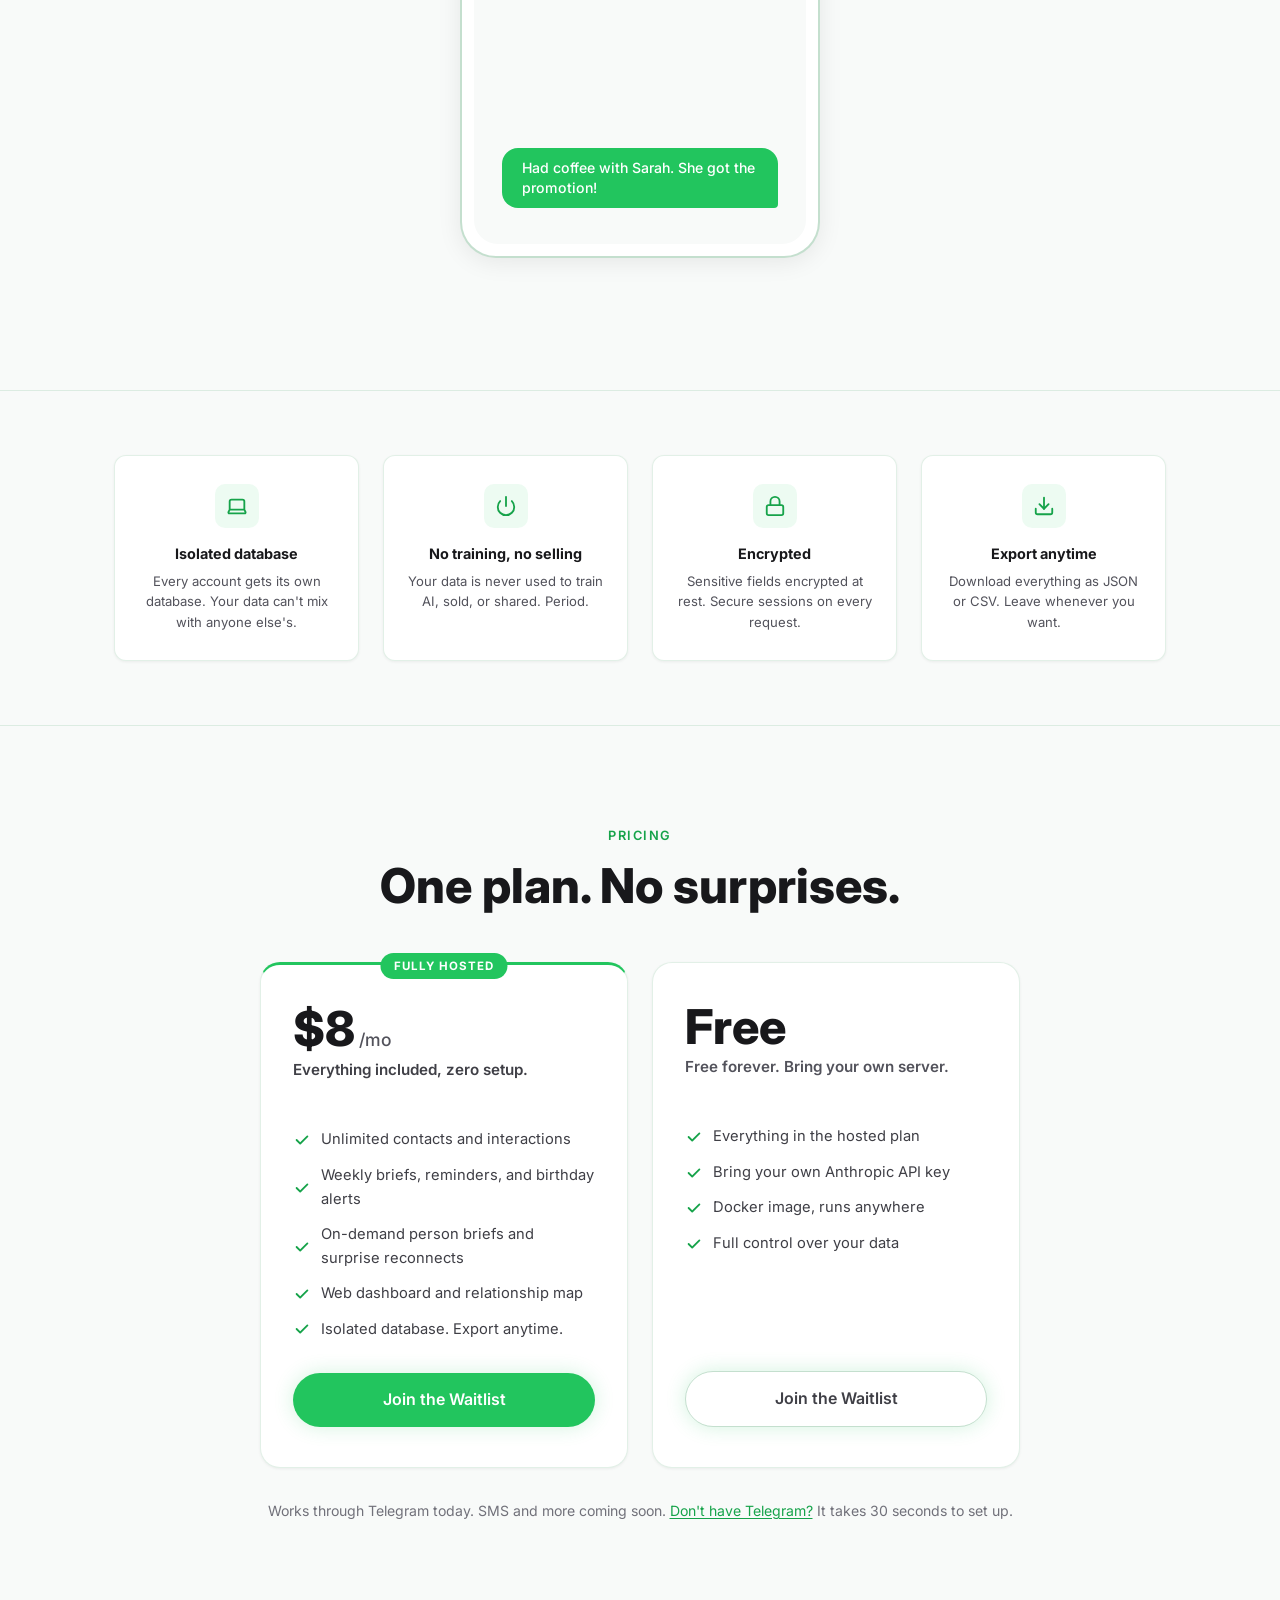
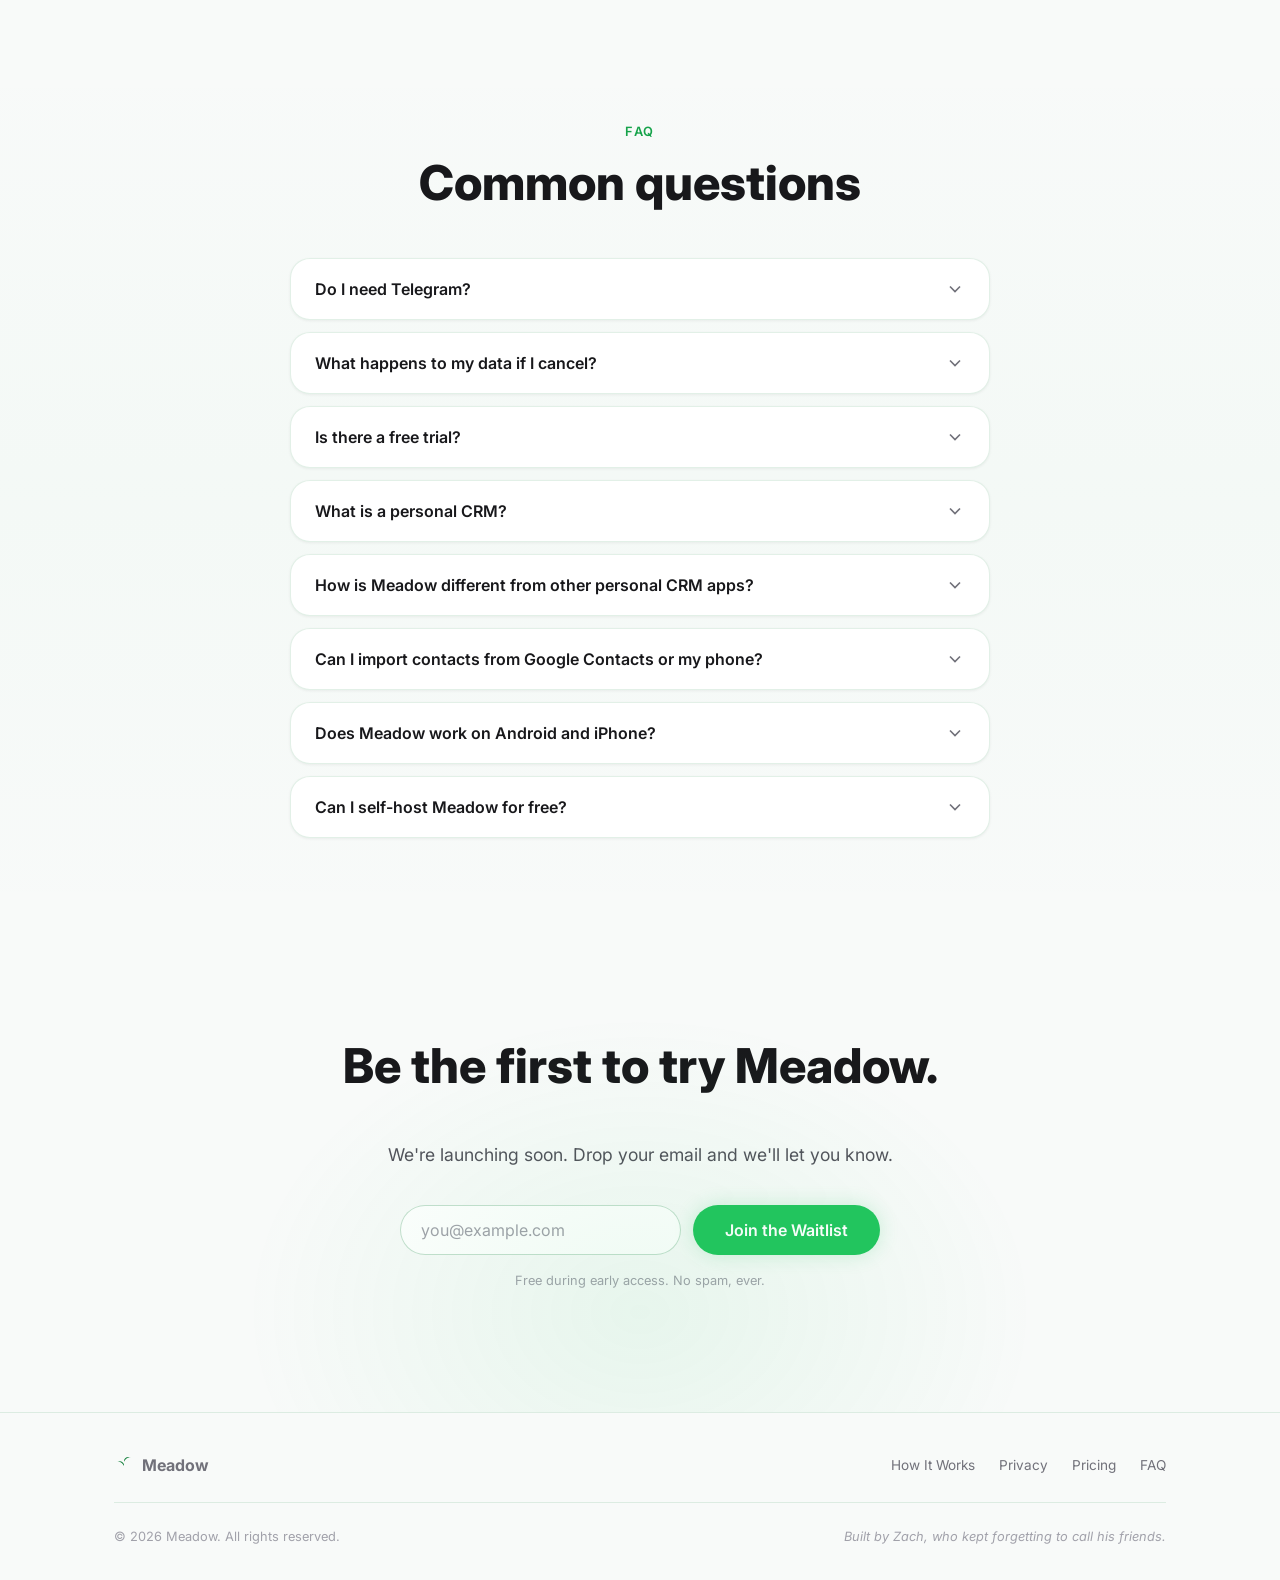
==== commit c166dce4: "Update landing page" ====
--- a/index.html
+++ b/index.html
@@ -59,6 +59,8 @@
       "Smart reminders",
       "Relationship tiers with overdue nudges",
       "Weekly briefs with draft messages",
+      "On-demand person briefs before meetups",
+      "Surprise reconnect suggestions",
       "Web dashboard with relationship map",
       "Field-level encryption",
       "Data export (JSON, CSV)"
@@ -496,6 +498,10 @@
             </li>
             <li>
               <svg viewBox="0 0 20 20" fill="currentColor"><path fill-rule="evenodd" d="M16.707 5.293a1 1 0 010 1.414l-8 8a1 1 0 01-1.414 0l-4-4a1 1 0 011.414-1.414L8 12.586l7.293-7.293a1 1 0 011.414 0z" clip-rule="evenodd"/></svg>
+              On-demand person briefs and surprise reconnects
+            </li>
+            <li>
+              <svg viewBox="0 0 20 20" fill="currentColor"><path fill-rule="evenodd" d="M16.707 5.293a1 1 0 010 1.414l-8 8a1 1 0 01-1.414 0l-4-4a1 1 0 011.414-1.414L8 12.586l7.293-7.293a1 1 0 011.414 0z" clip-rule="evenodd"/></svg>
               Web dashboard and relationship map
             </li>
             <li>
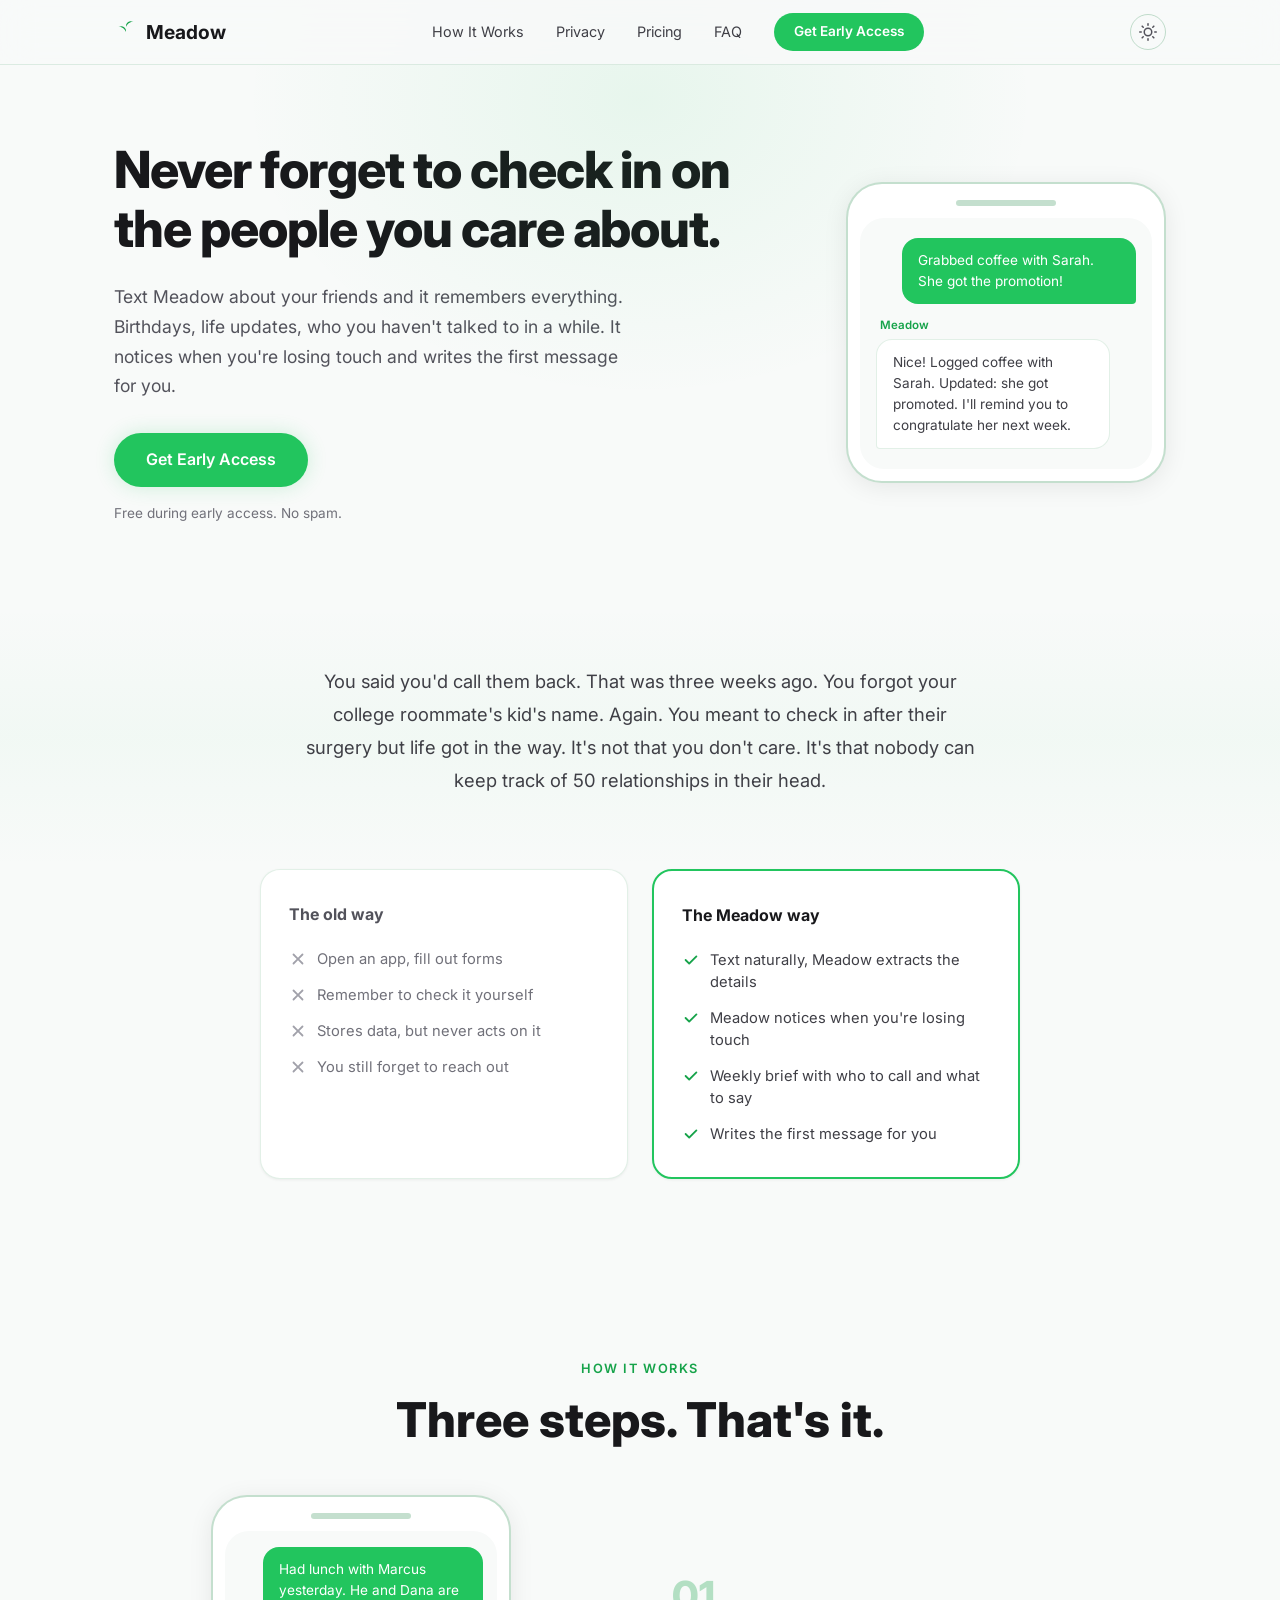
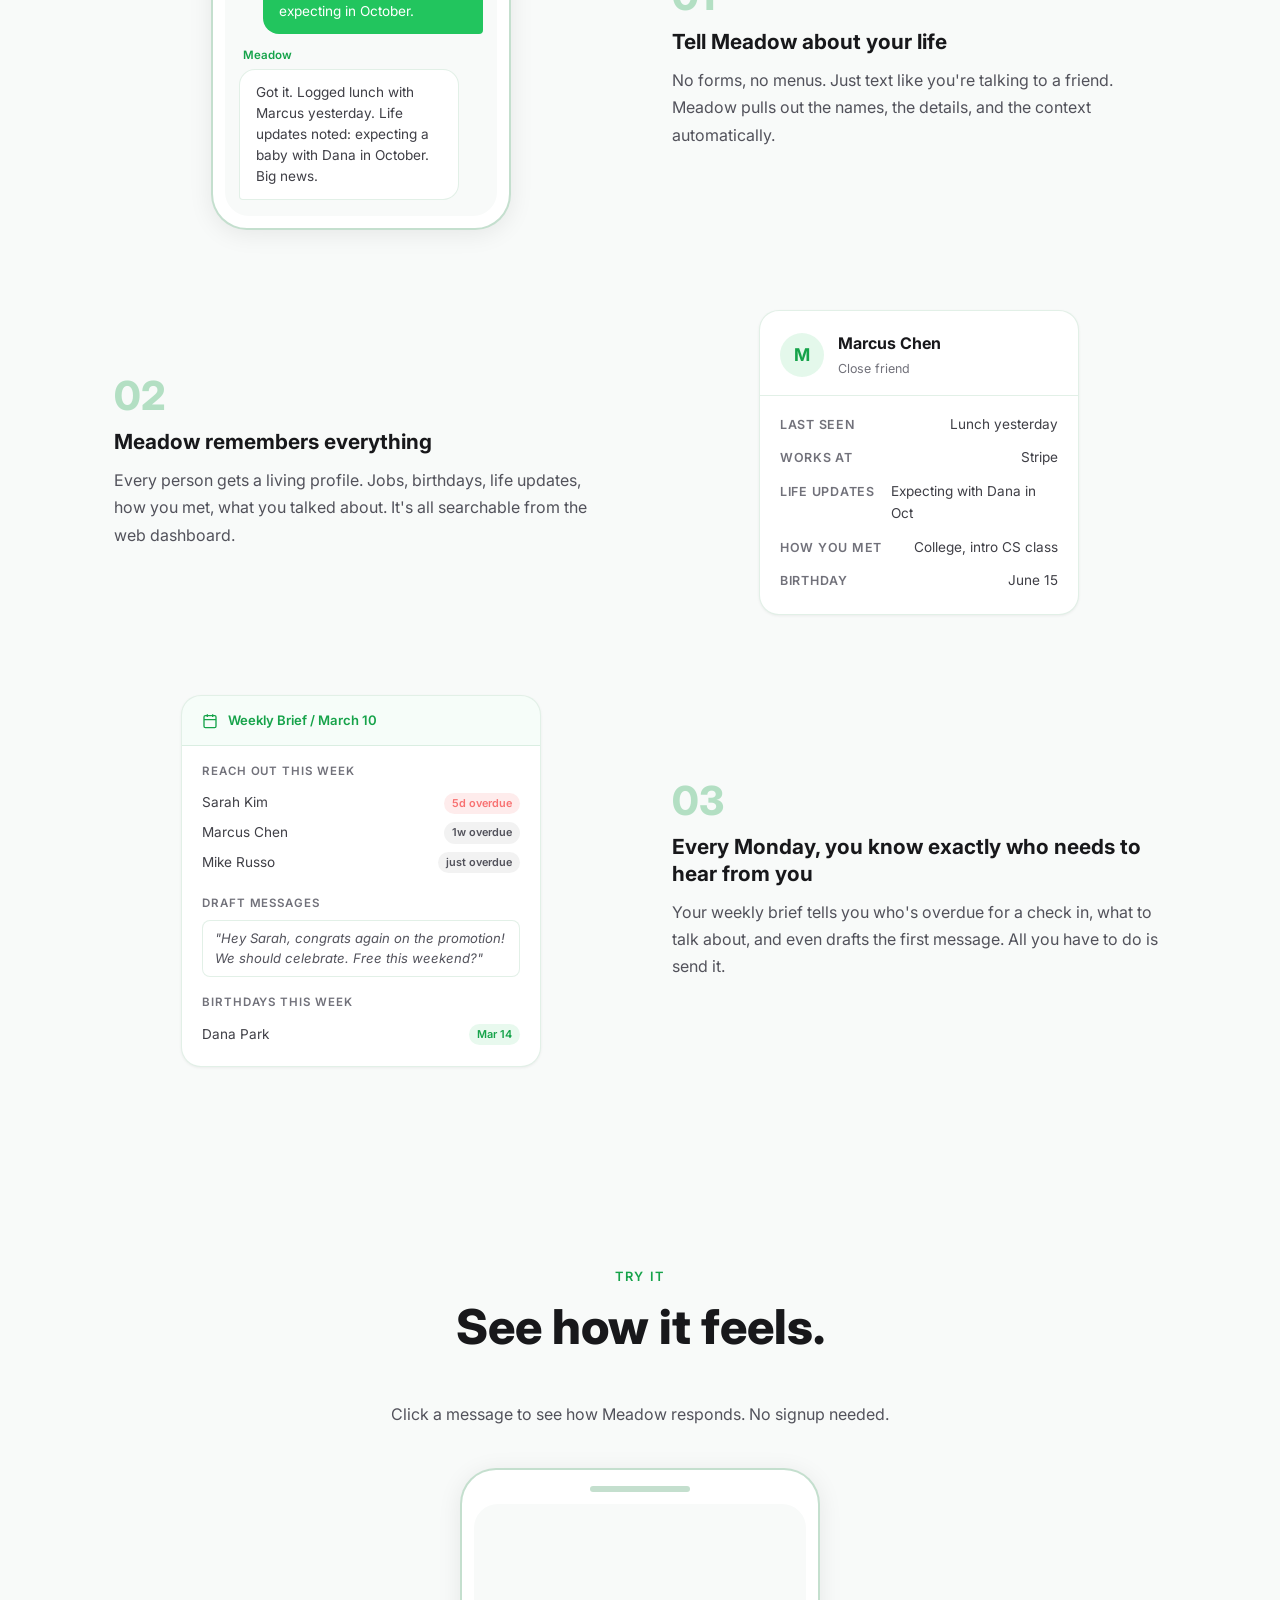
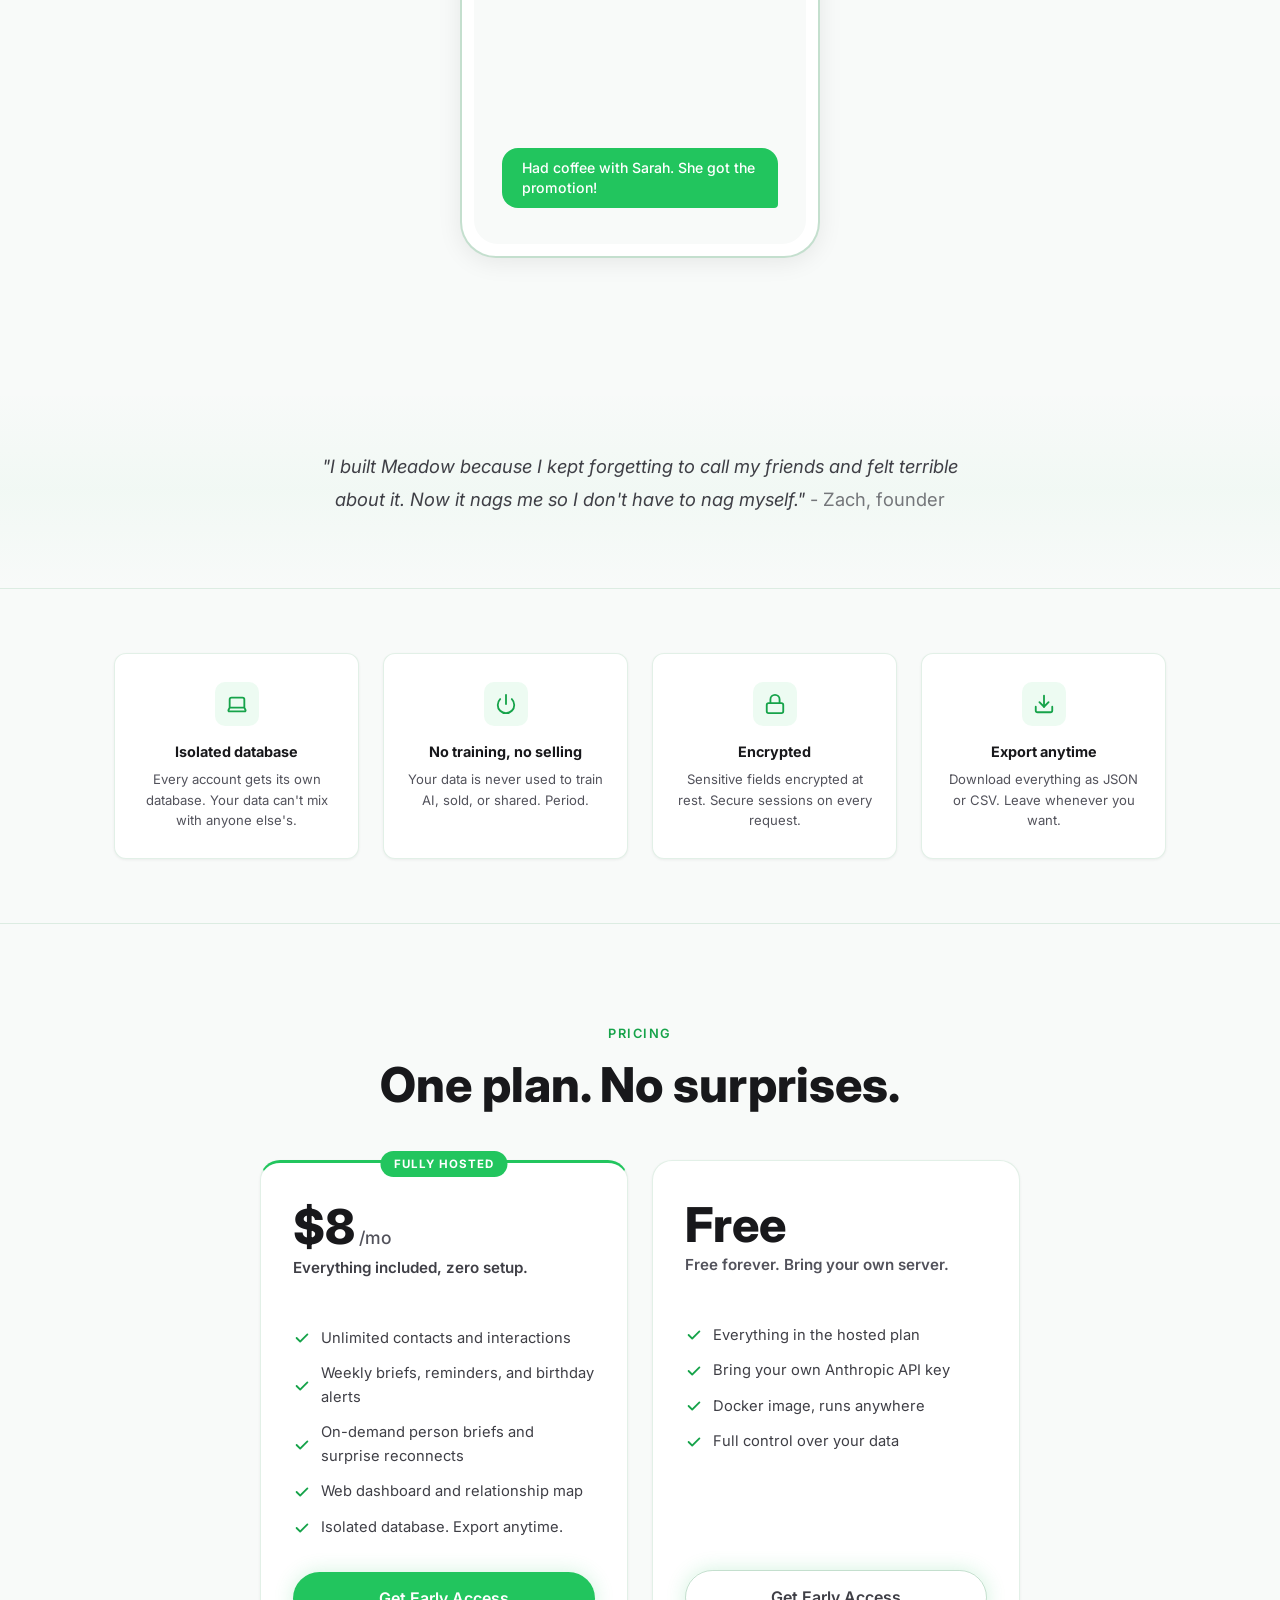
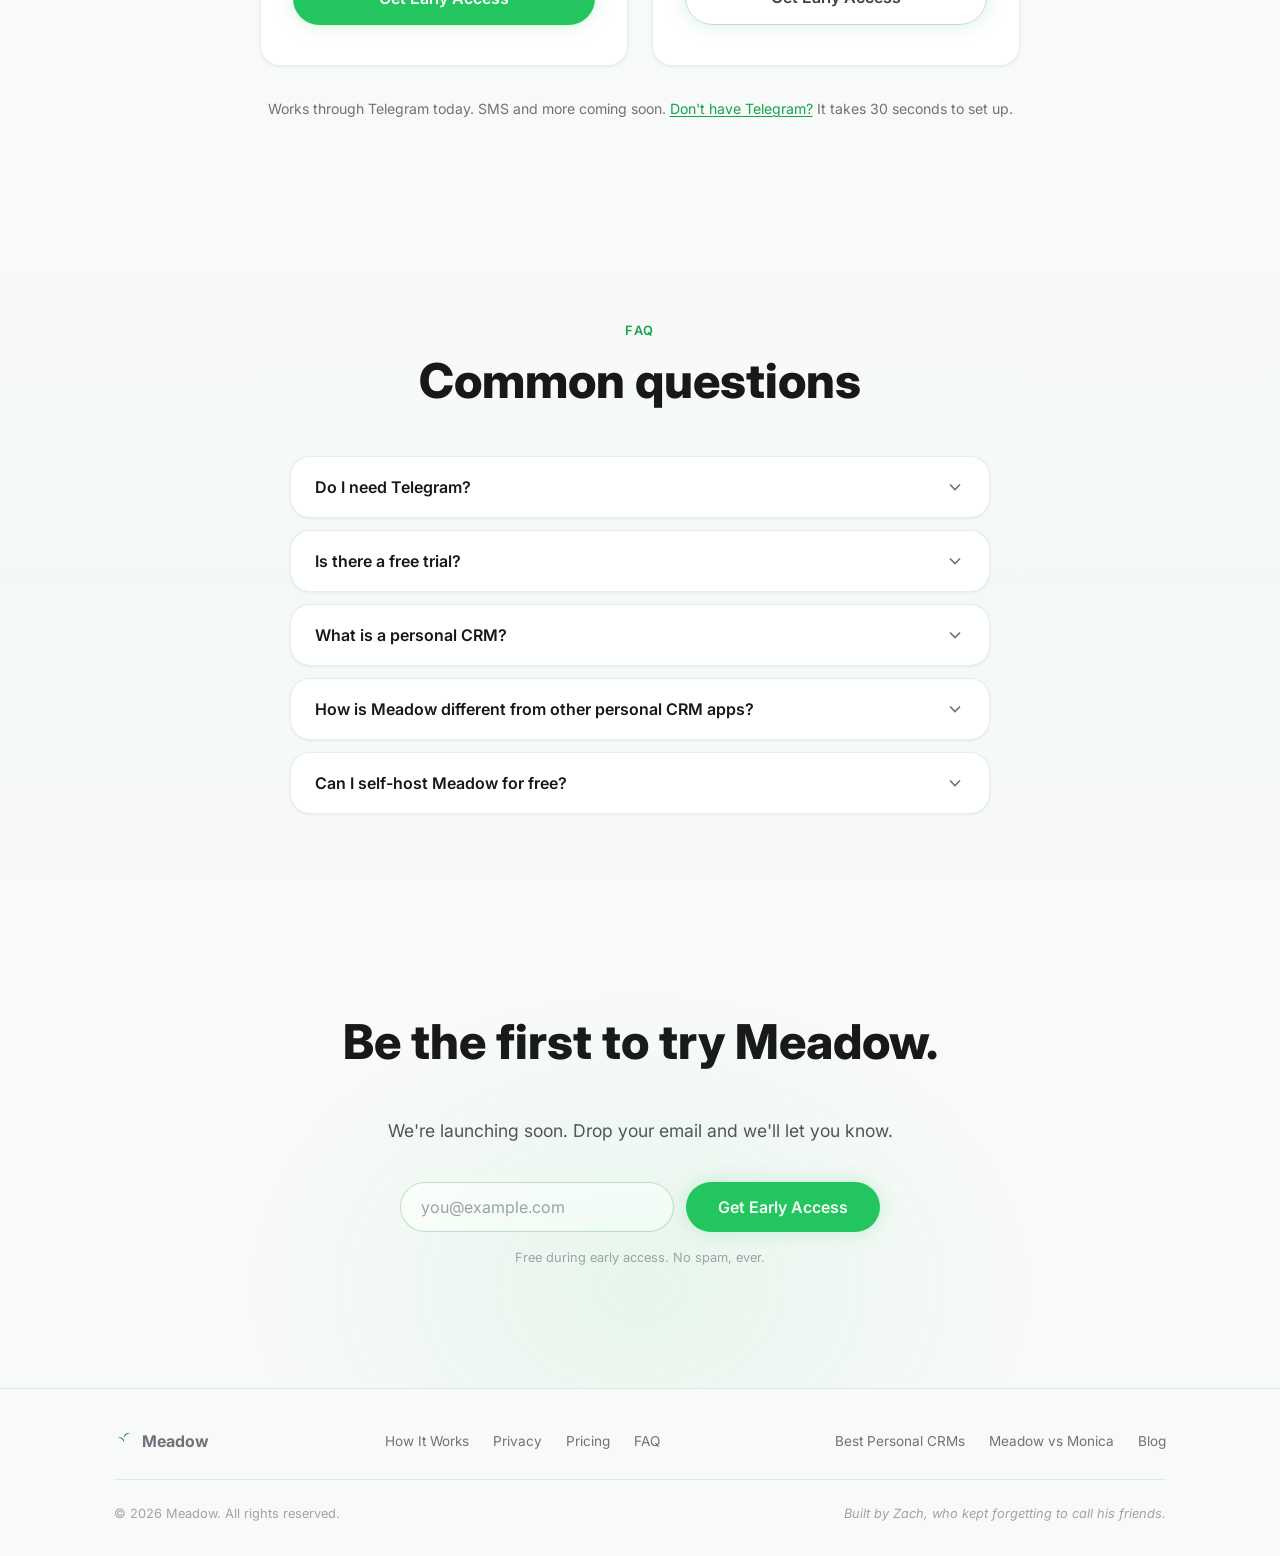
==== commit 0df5c664: "Update landing page" ====
--- a/index.html
+++ b/index.html
@@ -4,7 +4,7 @@
   <meta charset="UTF-8" />
   <meta name="viewport" content="width=device-width, initial-scale=1.0" />
   <title>Meadow | Personal CRM to Stay in Touch with Friends</title>
-  <meta name="description" content="Meadow is a personal CRM that lives in Telegram. Track friendships, get birthday reminders, and weekly briefs on who to reach out to and what to say. Free during beta." />
+  <meta name="description" content="Meadow is a personal CRM that lives in Telegram. Track friendships, get birthday reminders, and weekly briefs on who to reach out to and what to say. Free during early access." />
   <link rel="canonical" href="https://zachmeditates.github.io/meadow-site/" />
   <meta name="theme-color" content="#22c55e" />
 
@@ -14,13 +14,13 @@
   <meta property="og:url" content="https://zachmeditates.github.io/meadow-site/" />
   <meta property="og:type" content="website" />
   <meta property="og:site_name" content="Meadow" />
-  <meta property="og:image" content="https://zachmeditates.github.io/meadow-site/og-image.png" />
+  <meta property="og:image" content="https://zachmeditates.github.io/meadow-site/og-image.jpg" />
 
   <!-- Twitter Card -->
   <meta name="twitter:card" content="summary_large_image" />
   <meta name="twitter:title" content="Meadow | Personal CRM to Stay in Touch with Friends" />
   <meta name="twitter:description" content="Meadow is a personal CRM that lives in Telegram. Track friendships, get birthday reminders, and weekly briefs on who to reach out to." />
-  <meta name="twitter:image" content="https://zachmeditates.github.io/meadow-site/og-image.png" />
+  <meta name="twitter:image" content="https://zachmeditates.github.io/meadow-site/og-image.jpg" />
 
   <link rel="icon" type="image/svg+xml" href="favicon.svg" />
   <link rel="preconnect" href="https://fonts.googleapis.com" />
@@ -57,7 +57,7 @@
     "featureList": [
       "Natural language interaction logging",
       "Smart reminders",
-      "Relationship tiers with overdue nudges",
+      "Relationship circles with overdue nudges",
       "Weekly briefs with draft messages",
       "On-demand person briefs before meetups",
       "Surprise reconnect suggestions",
@@ -82,14 +82,6 @@
       },
       {
         "@type": "Question",
-        "name": "What happens to my data if I cancel?",
-        "acceptedAnswer": {
-          "@type": "Answer",
-          "text": "You can export everything before you cancel. After cancellation, your data is deleted within 30 days. No lock in."
-        }
-      },
-      {
-        "@type": "Question",
         "name": "Is there a free trial?",
         "acceptedAnswer": {
           "@type": "Answer",
@@ -110,22 +102,6 @@
         "acceptedAnswer": {
           "@type": "Answer",
           "text": "Most personal CRM apps require you to open a web app and fill out forms. Meadow is conversational: you text it naturally and it extracts the details automatically. It also lives in Telegram so there is no new app to install, it notices when you are losing touch with someone, and it writes the first message for you in your weekly brief."
-        }
-      },
-      {
-        "@type": "Question",
-        "name": "Can I import contacts from Google Contacts or my phone?",
-        "acceptedAnswer": {
-          "@type": "Answer",
-          "text": "Yes. Meadow supports importing contacts from Google Contacts CSV exports. You can also add contacts one at a time by texting Meadow naturally, like 'add my friend Sarah Kim, works at Figma, birthday April 22.'"
-        }
-      },
-      {
-        "@type": "Question",
-        "name": "Does Meadow work on Android and iPhone?",
-        "acceptedAnswer": {
-          "@type": "Answer",
-          "text": "Yes. Since Meadow works through Telegram, it runs on any device where Telegram is available: Android, iPhone, iPad, desktop, and web. The web dashboard also works on any browser."
         }
       },
       {
@@ -173,10 +149,25 @@
     "@type": "Organization",
     "name": "Meadow",
     "url": "https://zachmeditates.github.io/meadow-site/",
+    "logo": "https://zachmeditates.github.io/meadow-site/favicon.svg",
     "founder": {
       "@type": "Person",
       "name": "Zach"
     }
+  }
+  </script>
+  <script type="application/ld+json">
+  {
+    "@context": "https://schema.org",
+    "@type": "BreadcrumbList",
+    "itemListElement": [
+      {
+        "@type": "ListItem",
+        "position": 1,
+        "name": "Meadow",
+        "item": "https://zachmeditates.github.io/meadow-site/"
+      }
+    ]
   }
   </script>
 </head>
@@ -434,6 +425,14 @@
   </section>
 
 
+  <!-- SOCIAL PROOF -->
+  <section class="problem">
+    <div class="container">
+      <p class="problem__text" style="font-style: italic; text-align: center;">"I built Meadow because I kept forgetting to call my friends and felt terrible about it. Now it nags me so I don't have to nag myself." <span style="font-style: normal; opacity: 0.7;">- Zach, founder</span></p>
+    </div>
+  </section>
+
+
   <!-- TRUST BAR -->
   <section class="trust" id="privacy">
     <div class="container">
@@ -509,7 +508,7 @@
               Isolated database. Export anytime.
             </li>
           </ul>
-          <a href="#signup" class="btn btn--lg pricing__cta">Join the Waitlist</a>
+          <a href="#signup" class="btn btn--lg pricing__cta">Get Early Access</a>
         </div>
 
         <div class="pricing__card">
@@ -536,7 +535,7 @@
               Full control over your data
             </li>
           </ul>
-          <a href="#signup" class="btn btn--lg btn--ghost pricing__cta">Join the Waitlist</a>
+          <a href="#signup" class="btn btn--lg btn--ghost pricing__cta">Get Early Access</a>
         </div>
 
       </div>
@@ -565,16 +564,6 @@
 
         <div class="faq__item">
           <button class="faq__question" aria-expanded="false">
-            <span>What happens to my data if I cancel?</span>
-            <svg class="faq__chevron" viewBox="0 0 24 24" fill="none" stroke="currentColor" stroke-width="2"><polyline points="6 9 12 15 18 9"/></svg>
-          </button>
-          <div class="faq__answer">
-            <p>You can export everything before you cancel. After cancellation, your data is deleted within 30 days. No lock in, no hostage taking.</p>
-          </div>
-        </div>
-
-        <div class="faq__item">
-          <button class="faq__question" aria-expanded="false">
             <span>Is there a free trial?</span>
             <svg class="faq__chevron" viewBox="0 0 24 24" fill="none" stroke="currentColor" stroke-width="2"><polyline points="6 9 12 15 18 9"/></svg>
           </button>
@@ -605,26 +594,6 @@
 
         <div class="faq__item">
           <button class="faq__question" aria-expanded="false">
-            <span>Can I import contacts from Google Contacts or my phone?</span>
-            <svg class="faq__chevron" viewBox="0 0 24 24" fill="none" stroke="currentColor" stroke-width="2"><polyline points="6 9 12 15 18 9"/></svg>
-          </button>
-          <div class="faq__answer">
-            <p>Yes. Meadow supports importing contacts from Google Contacts CSV exports. You can also add contacts one at a time by texting Meadow naturally, like "add my friend Sarah Kim, works at Figma, birthday April 22."</p>
-          </div>
-        </div>
-
-        <div class="faq__item">
-          <button class="faq__question" aria-expanded="false">
-            <span>Does Meadow work on Android and iPhone?</span>
-            <svg class="faq__chevron" viewBox="0 0 24 24" fill="none" stroke="currentColor" stroke-width="2"><polyline points="6 9 12 15 18 9"/></svg>
-          </button>
-          <div class="faq__answer">
-            <p>Yes. Since Meadow works through Telegram, it runs on any device where Telegram is available: Android, iPhone, iPad, desktop, and web. The web dashboard also works on any browser.</p>
-          </div>
-        </div>
-
-        <div class="faq__item">
-          <button class="faq__question" aria-expanded="false">
             <span>Can I self-host Meadow for free?</span>
             <svg class="faq__chevron" viewBox="0 0 24 24" fill="none" stroke="currentColor" stroke-width="2"><polyline points="6 9 12 15 18 9"/></svg>
           </button>
@@ -646,7 +615,7 @@
       <p class="cta__sub">We're launching soon. Drop your email and we'll let you know.</p>
       <form class="cta__form" id="signup-form">
         <input type="email" placeholder="you@example.com" required class="cta__input" />
-        <button type="submit" class="btn btn--lg">Join the Waitlist</button>
+        <button type="submit" class="btn btn--lg">Get Early Access</button>
       </form>
       <p class="cta__fine">Free during early access. No spam, ever.</p>
       <div class="cta__success" id="cta-success">
@@ -670,6 +639,11 @@
           <a href="#privacy">Privacy</a>
           <a href="#pricing">Pricing</a>
           <a href="#faq">FAQ</a>
+        </nav>
+        <nav class="footer__links" aria-label="Content pages">
+          <a href="best-personal-crm.html">Best Personal CRMs</a>
+          <a href="vs-monica.html">Meadow vs Monica</a>
+          <a href="blog/">Blog</a>
         </nav>
       </div>
       <div class="footer__bottom">
@@ -745,7 +719,7 @@
         success.style.display = 'block';
       } catch (err) {
         btn.disabled = false;
-        btn.textContent = 'Join the Waitlist';
+        btn.textContent = 'Get Early Access';
         if (!errorEl) {
           var p = document.createElement('p');
           p.id = 'cta-error';
